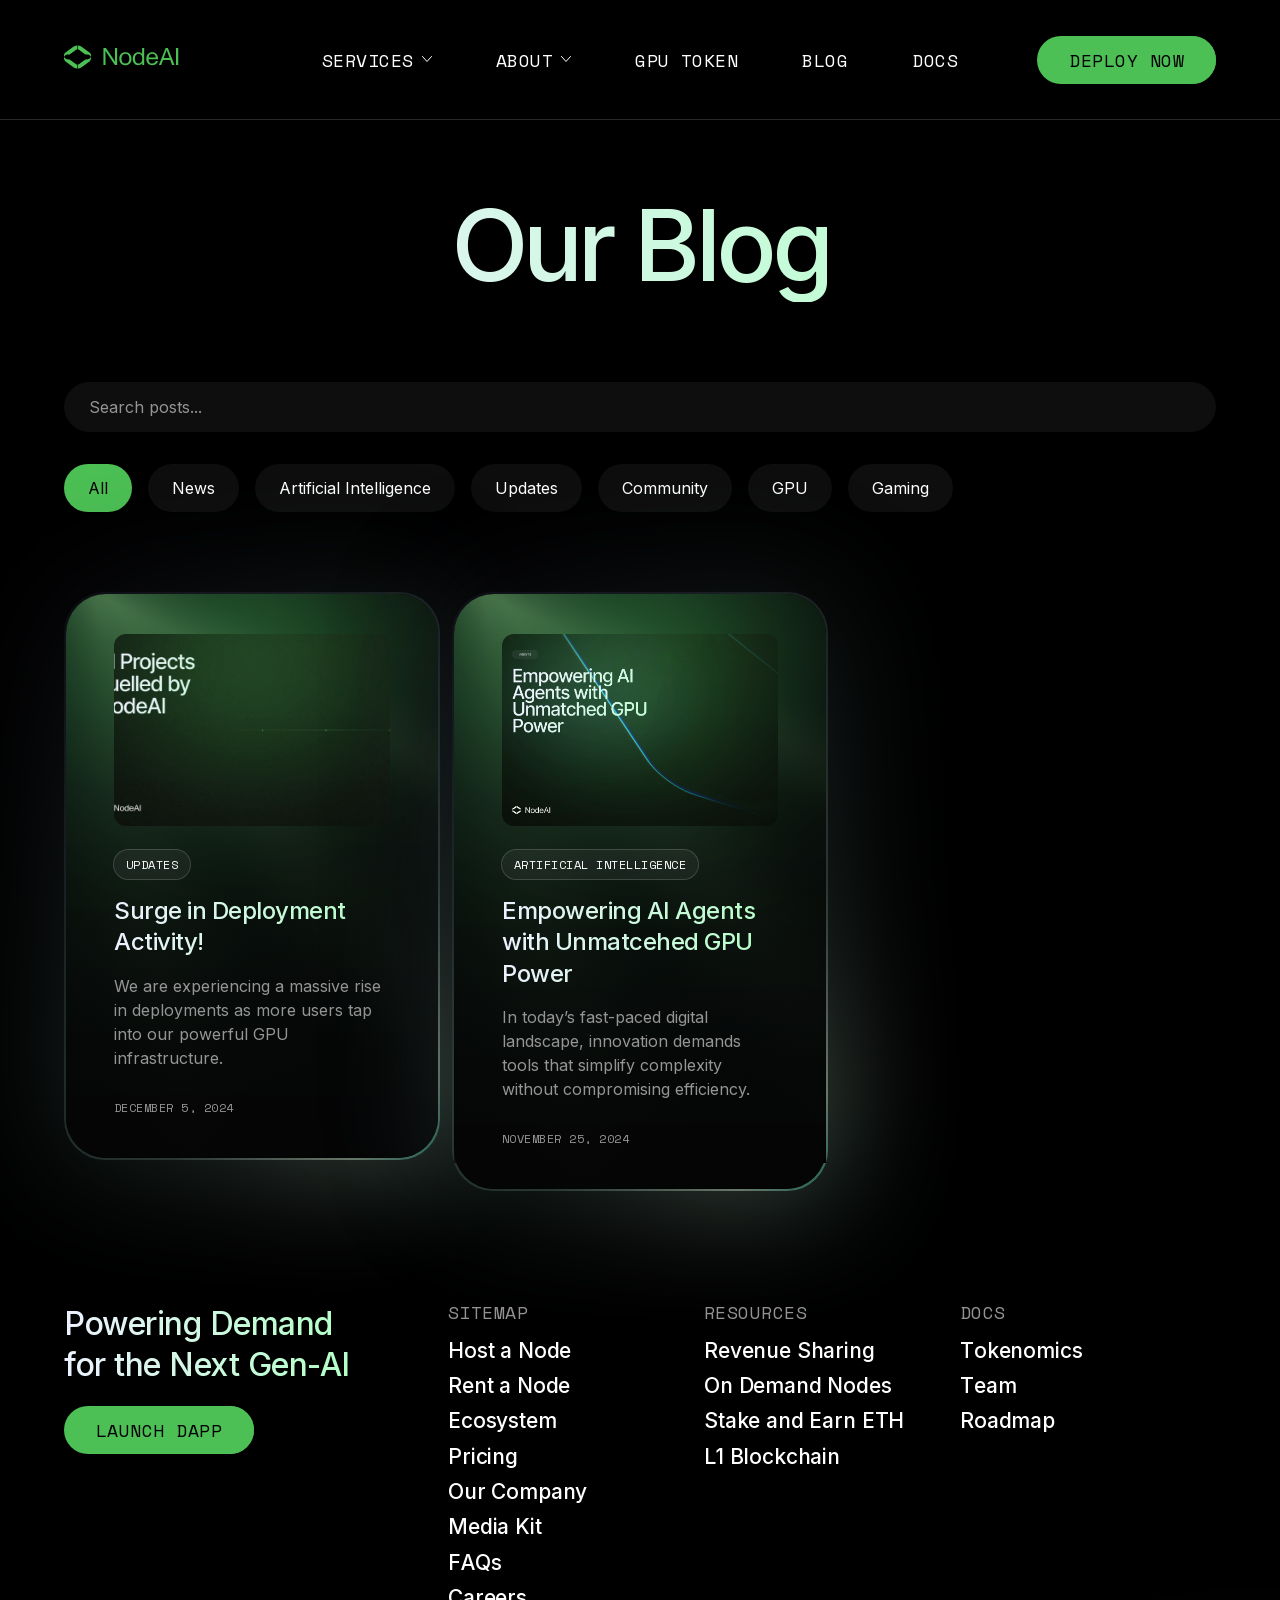
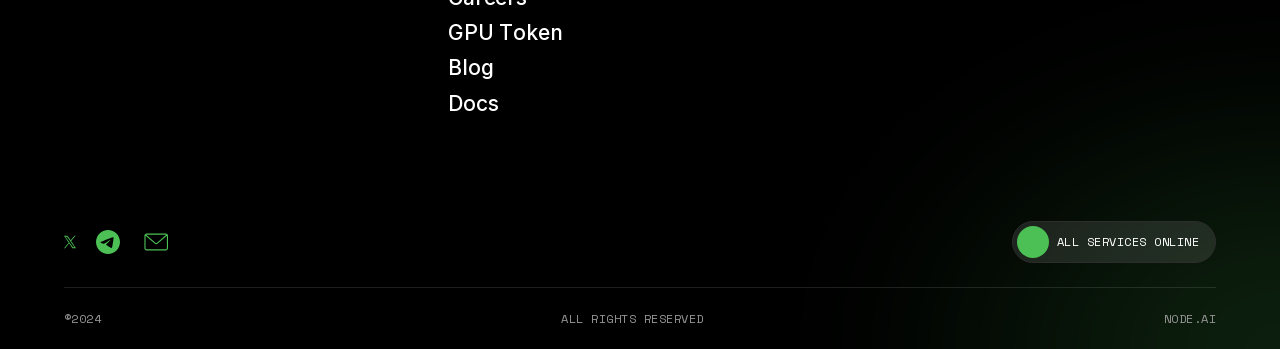
==== blog.html @ 06a589c4 "Initial commit" ====
<!DOCTYPE html><html><head><meta charset="utf-8"><meta name="download_date" content="2026-09-14T11:50:08.577Z"/><meta name="viewport" content="width=device-width, initial-scale=1" class="jsx-3494634195"><meta property="og:image" content="/images/open-graph.png" class="jsx-3494634195"><link rel="apple-touch-icon" sizes="180x180" href="https://www.nodes.ai/images/favicon/apple-touch-icon.png" class="jsx-3494634195"><link rel="icon" type="image/png" sizes="32x32" href="https://www.nodes.ai/images/favicon/favicon-32x32.png" class="jsx-3494634195"><link rel="icon" type="image/png" sizes="16x16" href="https://www.nodes.ai/images/favicon/favicon-16x16.png" class="jsx-3494634195"><link rel="manifest" href="https://www.nodes.ai/nodeai.webmanifest" class="jsx-3494634195"><link rel="mask-icon" href="https://www.nodes.ai/images/favicon/safari-pinned-tab.svg" color="#4CC054" class="jsx-3494634195"><meta name="msapplication-TileColor" content="#ffffff" class="jsx-3494634195"><meta name="theme-color" content="#ffffff" class="jsx-3494634195"><link rel="preload" href="images/light-leak.svg" as="image" class="jsx-3494634195"><script class="jsx-3494634195">
              !function(e,t,n,s,u,a){e.twq||(s=e.twq=function(){s.exe?s.exe.apply(s,arguments):s.queue.push(arguments);
              },s.version='1.1',s.queue=[],u=t.createElement(n),u.async=!0,u.src='https://static.ads-twitter.com/uwt.js',
              a=t.getElementsByTagName(n)[0],a.parentNode.insertBefore(u,a))}(window,document,'script');
              twq('config','opnoc');
            </script><script async="" src="https://www.googletagmanager.com/gtag/js" class="jsx-3494634195"></script><script class="jsx-3494634195">
              window.dataLayer = window.dataLayer || [];
              function gtag(){dataLayer.push(arguments);}
              gtag('js', new Date());
              gtag('config', 'AW-16757973957');
            </script><title>Node AI | Blog</title><link rel="preload" as="image" imagesrcset="/_next/image?url=https%3A%2F%2Fcdn.sanity.io%2Fimages%2F70v0mvvz%2Fproduction%2Fec5d711bbe32bbffa337812f289ac130c83552e4-115x24.svg%3Fh%3D100%26auto%3Dformat&amp;w=256&amp;q=75 1x, /_next/image?url=https%3A%2F%2Fcdn.sanity.io%2Fimages%2F70v0mvvz%2Fproduction%2Fec5d711bbe32bbffa337812f289ac130c83552e4-115x24.svg%3Fh%3D100%26auto%3Dformat&amp;w=640&amp;q=75 2x" fetchpriority="high"><meta name="next-head-count" content="16"><link rel="icon" href="https://www.nodes.ai/images/favicon/favicon.ico"><link rel="preconnect" href="https://fonts.googleapis.com/"><link rel="preconnect" href="https://fonts.gstatic.com/"><meta name="description" content="NodeAI is an advanced platform that effortlessly integrates cutting-edge technology with user-focused design. Our platform simplifies the complexity of AI deployment, allowing clients to launch nodes in minutes and easily access a global network of AI nodes."><meta property="og:title" content="Node AI"><meta property="og:description" content="NodeAI is an advanced platform that effortlessly integrates cutting-edge technology with user-focused design. Our platform simplifies the complexity of AI deployment, allowing clients to launch nodes in minutes and easily access a global network of AI nodes."><meta property="og:type" content="website"><meta property="og:image" content="/og-image.jpg"><meta name="twitter:card" content="summary_large_image"><meta name="twitter:creator" content="@NodeAIETH"><meta name="twitter:title" content="Node AI"><meta name="twitter:description" content="NodeAI is an advanced platform that effortlessly integrates cutting-edge technology with user-focused design. Our platform simplifies the complexity of AI deployment, allowing clients to launch nodes in minutes and easily access a global network of AI nodes."><meta name="twitter:image" content="/twitter-og-image.jpg"><link rel="preconnect" href="https://fonts.gstatic.com/" crossorigin=""><link rel="preload" href="_next/static/media/fc727f226c737876-s.p.woff2" as="font" type="font/woff2" data-next-font="size-adjust"><link rel="preload" href="_next/static/media/e4af272ccee01ff0-s.p.woff2" as="font" type="font/woff2" data-next-font="size-adjust"><link rel="preload" href="_next/static/css/c33d1c57a1c0d06e.css" as="style"><link rel="stylesheet" href="_next/static/css/c33d1c57a1c0d06e.css" data-n-g=""><noscript data-n-css=""></noscript><script defer="" nomodule="" src="_next/static/chunks/polyfills-c67a75d1b6f99dc8.js"></script><script src="_next/static/chunks/webpack-83b232bcb188aac8.js" defer=""></script><script src="_next/static/chunks/framework-4a30a7841eb414dc.js" defer=""></script><script src="_next/static/chunks/main-e6d278d576e3680b.js" defer=""></script><script src="_next/static/chunks/pages/app-843b3c879b2cf89c-fvbk62.js" defer=""></script><script src="_next/static/chunks/94726e6d-e4040d01e1fd6b2f.js" defer=""></script><script src="_next/static/chunks/8316-5490521a69c9c3af.js" defer=""></script><script src="_next/static/chunks/8060-98b98983b8e1f0e6.js" defer=""></script><script src="_next/static/chunks/1524-cde4c5fca5a0aa24.js" defer=""></script><script src="_next/static/chunks/5011-eb1ac08d6658ba29.js" defer=""></script><script src="_next/static/chunks/pages/blog-8db5f6a9a41643f4.js" defer=""></script><script src="_next/static/4eioCv7aw1Ep0ua4uWzWT/buildManifest-1ydslxf.js" defer=""></script><script src="_next/static/4eioCv7aw1Ep0ua4uWzWT/ssgManifest-4pxh3m.js" defer=""></script><style id="__jsx-3494634195">html: {scrollbar-gutter:stable;background-color:#040404}body: {background-color:#040404}:root{--font-family-sans:'__Inter_a13d3b', '__Inter_Fallback_a13d3b';--font-family-mono:'__Space_Mono_33c22e', '__Space_Mono_Fallback_33c22e'}</style><style data-href="https://fonts.googleapis.com/css2?family=Inter:wght@500;700;800&amp;family=Space+Mono&amp;display=swap">@font-face{font-family:'Inter';font-style:normal;font-weight:500;font-display:swap;src:url(https://fonts.gstatic.com/s/inter/v20/UcCO3FwrK3iLTeHuS_nVMrMxCp50SjIw2boKoduKmMEVuI6fMZs.woff) format('woff')}@font-face{font-family:'Inter';font-style:normal;font-weight:700;font-display:swap;src:url(https://fonts.gstatic.com/s/inter/v20/UcCO3FwrK3iLTeHuS_nVMrMxCp50SjIw2boKoduKmMEVuFuYMZs.woff) format('woff')}@font-face{font-family:'Inter';font-style:normal;font-weight:800;font-display:swap;src:url(https://fonts.gstatic.com/s/inter/v20/UcCO3FwrK3iLTeHuS_nVMrMxCp50SjIw2boKoduKmMEVuDyYMZs.woff) format('woff')}@font-face{font-family:'Space Mono';font-style:normal;font-weight:400;font-display:swap;src:url(https://fonts.gstatic.com/s/spacemono/v17/i7dPIFZifjKcF5UAWdDRUEU.woff) format('woff')}@font-face{font-family:'Inter';font-style:normal;font-weight:500;font-display:swap;src:url(https://fonts.gstatic.com/s/inter/v20/UcC73FwrK3iLTeHuS_nVMrMxCp50SjIa2JL7W0Q5n-wU.woff2) format('woff2');unicode-range:U+0460-052F,U+1C80-1C8A,U+20B4,U+2DE0-2DFF,U+A640-A69F,U+FE2E-FE2F}@font-face{font-family:'Inter';font-style:normal;font-weight:500;font-display:swap;src:url(https://fonts.gstatic.com/s/inter/v20/UcC73FwrK3iLTeHuS_nVMrMxCp50SjIa0ZL7W0Q5n-wU.woff2) format('woff2');unicode-range:U+0301,U+0400-045F,U+0490-0491,U+04B0-04B1,U+2116}@font-face{font-family:'Inter';font-style:normal;font-weight:500;font-display:swap;src:url(https://fonts.gstatic.com/s/inter/v20/UcC73FwrK3iLTeHuS_nVMrMxCp50SjIa2ZL7W0Q5n-wU.woff2) format('woff2');unicode-range:U+1F00-1FFF}@font-face{font-family:'Inter';font-style:normal;font-weight:500;font-display:swap;src:url(https://fonts.gstatic.com/s/inter/v20/UcC73FwrK3iLTeHuS_nVMrMxCp50SjIa1pL7W0Q5n-wU.woff2) format('woff2');unicode-range:U+0370-0377,U+037A-037F,U+0384-038A,U+038C,U+038E-03A1,U+03A3-03FF}@font-face{font-family:'Inter';font-style:normal;font-weight:500;font-display:swap;src:url(https://fonts.gstatic.com/s/inter/v20/UcC73FwrK3iLTeHuS_nVMrMxCp50SjIa2pL7W0Q5n-wU.woff2) format('woff2');unicode-range:U+0102-0103,U+0110-0111,U+0128-0129,U+0168-0169,U+01A0-01A1,U+01AF-01B0,U+0300-0301,U+0303-0304,U+0308-0309,U+0323,U+0329,U+1EA0-1EF9,U+20AB}@font-face{font-family:'Inter';font-style:normal;font-weight:500;font-display:swap;src:url(https://fonts.gstatic.com/s/inter/v20/UcC73FwrK3iLTeHuS_nVMrMxCp50SjIa25L7W0Q5n-wU.woff2) format('woff2');unicode-range:U+0100-02BA,U+02BD-02C5,U+02C7-02CC,U+02CE-02D7,U+02DD-02FF,U+0304,U+0308,U+0329,U+1D00-1DBF,U+1E00-1E9F,U+1EF2-1EFF,U+2020,U+20A0-20AB,U+20AD-20C0,U+2113,U+2C60-2C7F,U+A720-A7FF}@font-face{font-family:'Inter';font-style:normal;font-weight:500;font-display:swap;src:url(https://fonts.gstatic.com/s/inter/v20/UcC73FwrK3iLTeHuS_nVMrMxCp50SjIa1ZL7W0Q5nw.woff2) format('woff2');unicode-range:U+0000-00FF,U+0131,U+0152-0153,U+02BB-02BC,U+02C6,U+02DA,U+02DC,U+0304,U+0308,U+0329,U+2000-206F,U+20AC,U+2122,U+2191,U+2193,U+2212,U+2215,U+FEFF,U+FFFD}@font-face{font-family:'Inter';font-style:normal;font-weight:700;font-display:swap;src:url(https://fonts.gstatic.com/s/inter/v20/UcC73FwrK3iLTeHuS_nVMrMxCp50SjIa2JL7W0Q5n-wU.woff2) format('woff2');unicode-range:U+0460-052F,U+1C80-1C8A,U+20B4,U+2DE0-2DFF,U+A640-A69F,U+FE2E-FE2F}@font-face{font-family:'Inter';font-style:normal;font-weight:700;font-display:swap;src:url(https://fonts.gstatic.com/s/inter/v20/UcC73FwrK3iLTeHuS_nVMrMxCp50SjIa0ZL7W0Q5n-wU.woff2) format('woff2');unicode-range:U+0301,U+0400-045F,U+0490-0491,U+04B0-04B1,U+2116}@font-face{font-family:'Inter';font-style:normal;font-weight:700;font-display:swap;src:url(https://fonts.gstatic.com/s/inter/v20/UcC73FwrK3iLTeHuS_nVMrMxCp50SjIa2ZL7W0Q5n-wU.woff2) format('woff2');unicode-range:U+1F00-1FFF}@font-face{font-family:'Inter';font-style:normal;font-weight:700;font-display:swap;src:url(https://fonts.gstatic.com/s/inter/v20/UcC73FwrK3iLTeHuS_nVMrMxCp50SjIa1pL7W0Q5n-wU.woff2) format('woff2');unicode-range:U+0370-0377,U+037A-037F,U+0384-038A,U+038C,U+038E-03A1,U+03A3-03FF}@font-face{font-family:'Inter';font-style:normal;font-weight:700;font-display:swap;src:url(https://fonts.gstatic.com/s/inter/v20/UcC73FwrK3iLTeHuS_nVMrMxCp50SjIa2pL7W0Q5n-wU.woff2) format('woff2');unicode-range:U+0102-0103,U+0110-0111,U+0128-0129,U+0168-0169,U+01A0-01A1,U+01AF-01B0,U+0300-0301,U+0303-0304,U+0308-0309,U+0323,U+0329,U+1EA0-1EF9,U+20AB}@font-face{font-family:'Inter';font-style:normal;font-weight:700;font-display:swap;src:url(https://fonts.gstatic.com/s/inter/v20/UcC73FwrK3iLTeHuS_nVMrMxCp50SjIa25L7W0Q5n-wU.woff2) format('woff2');unicode-range:U+0100-02BA,U+02BD-02C5,U+02C7-02CC,U+02CE-02D7,U+02DD-02FF,U+0304,U+0308,U+0329,U+1D00-1DBF,U+1E00-1E9F,U+1EF2-1EFF,U+2020,U+20A0-20AB,U+20AD-20C0,U+2113,U+2C60-2C7F,U+A720-A7FF}@font-face{font-family:'Inter';font-style:normal;font-weight:700;font-display:swap;src:url(https://fonts.gstatic.com/s/inter/v20/UcC73FwrK3iLTeHuS_nVMrMxCp50SjIa1ZL7W0Q5nw.woff2) format('woff2');unicode-range:U+0000-00FF,U+0131,U+0152-0153,U+02BB-02BC,U+02C6,U+02DA,U+02DC,U+0304,U+0308,U+0329,U+2000-206F,U+20AC,U+2122,U+2191,U+2193,U+2212,U+2215,U+FEFF,U+FFFD}@font-face{font-family:'Inter';font-style:normal;font-weight:800;font-display:swap;src:url(https://fonts.gstatic.com/s/inter/v20/UcC73FwrK3iLTeHuS_nVMrMxCp50SjIa2JL7W0Q5n-wU.woff2) format('woff2');unicode-range:U+0460-052F,U+1C80-1C8A,U+20B4,U+2DE0-2DFF,U+A640-A69F,U+FE2E-FE2F}@font-face{font-family:'Inter';font-style:normal;font-weight:800;font-display:swap;src:url(https://fonts.gstatic.com/s/inter/v20/UcC73FwrK3iLTeHuS_nVMrMxCp50SjIa0ZL7W0Q5n-wU.woff2) format('woff2');unicode-range:U+0301,U+0400-045F,U+0490-0491,U+04B0-04B1,U+2116}@font-face{font-family:'Inter';font-style:normal;font-weight:800;font-display:swap;src:url(https://fonts.gstatic.com/s/inter/v20/UcC73FwrK3iLTeHuS_nVMrMxCp50SjIa2ZL7W0Q5n-wU.woff2) format('woff2');unicode-range:U+1F00-1FFF}@font-face{font-family:'Inter';font-style:normal;font-weight:800;font-display:swap;src:url(https://fonts.gstatic.com/s/inter/v20/UcC73FwrK3iLTeHuS_nVMrMxCp50SjIa1pL7W0Q5n-wU.woff2) format('woff2');unicode-range:U+0370-0377,U+037A-037F,U+0384-038A,U+038C,U+038E-03A1,U+03A3-03FF}@font-face{font-family:'Inter';font-style:normal;font-weight:800;font-display:swap;src:url(https://fonts.gstatic.com/s/inter/v20/UcC73FwrK3iLTeHuS_nVMrMxCp50SjIa2pL7W0Q5n-wU.woff2) format('woff2');unicode-range:U+0102-0103,U+0110-0111,U+0128-0129,U+0168-0169,U+01A0-01A1,U+01AF-01B0,U+0300-0301,U+0303-0304,U+0308-0309,U+0323,U+0329,U+1EA0-1EF9,U+20AB}@font-face{font-family:'Inter';font-style:normal;font-weight:800;font-display:swap;src:url(https://fonts.gstatic.com/s/inter/v20/UcC73FwrK3iLTeHuS_nVMrMxCp50SjIa25L7W0Q5n-wU.woff2) format('woff2');unicode-range:U+0100-02BA,U+02BD-02C5,U+02C7-02CC,U+02CE-02D7,U+02DD-02FF,U+0304,U+0308,U+0329,U+1D00-1DBF,U+1E00-1E9F,U+1EF2-1EFF,U+2020,U+20A0-20AB,U+20AD-20C0,U+2113,U+2C60-2C7F,U+A720-A7FF}@font-face{font-family:'Inter';font-style:normal;font-weight:800;font-display:swap;src:url(https://fonts.gstatic.com/s/inter/v20/UcC73FwrK3iLTeHuS_nVMrMxCp50SjIa1ZL7W0Q5nw.woff2) format('woff2');unicode-range:U+0000-00FF,U+0131,U+0152-0153,U+02BB-02BC,U+02C6,U+02DA,U+02DC,U+0304,U+0308,U+0329,U+2000-206F,U+20AC,U+2122,U+2191,U+2193,U+2212,U+2215,U+FEFF,U+FFFD}@font-face{font-family:'Space Mono';font-style:normal;font-weight:400;font-display:swap;src:url(https://fonts.gstatic.com/s/spacemono/v17/i7dPIFZifjKcF5UAWdDRYE58RXi4EwSsbg.woff2) format('woff2');unicode-range:U+0102-0103,U+0110-0111,U+0128-0129,U+0168-0169,U+01A0-01A1,U+01AF-01B0,U+0300-0301,U+0303-0304,U+0308-0309,U+0323,U+0329,U+1EA0-1EF9,U+20AB}@font-face{font-family:'Space Mono';font-style:normal;font-weight:400;font-display:swap;src:url(https://fonts.gstatic.com/s/spacemono/v17/i7dPIFZifjKcF5UAWdDRYE98RXi4EwSsbg.woff2) format('woff2');unicode-range:U+0100-02BA,U+02BD-02C5,U+02C7-02CC,U+02CE-02D7,U+02DD-02FF,U+0304,U+0308,U+0329,U+1D00-1DBF,U+1E00-1E9F,U+1EF2-1EFF,U+2020,U+20A0-20AB,U+20AD-20C0,U+2113,U+2C60-2C7F,U+A720-A7FF}@font-face{font-family:'Space Mono';font-style:normal;font-weight:400;font-display:swap;src:url(https://fonts.gstatic.com/s/spacemono/v17/i7dPIFZifjKcF5UAWdDRYEF8RXi4EwQ.woff2) format('woff2');unicode-range:U+0000-00FF,U+0131,U+0152-0153,U+02BB-02BC,U+02C6,U+02DA,U+02DC,U+0304,U+0308,U+0329,U+2000-206F,U+20AC,U+2122,U+2191,U+2193,U+2212,U+2215,U+FEFF,U+FFFD}</style></head><body class="z-10 bg-black text-off-white min-h-screen antialiased"><div id="__next"><div class="jsx-3494634195 relative z-1"><div class="z-50 min-h-screen flex flex-col w-full h-full relative"><header class="fixed top-0 z-20 flex w-full h-header md:h-header-lg pointer-events-auto border-b border-grey-100 backdrop-blur-xl"><div id="header-overlay" class="absolute top-0 left-0 z-10 w-full h-full 
                bg-opacity-70 transition-opacity 
                  duration-200 backdrop-blur-xl"></div><div class="grid grid-cols-12 gap-3 w-full max-w-1920 m-auto px-4 md:px-16 w-full z-10"><div class="flex col-span-12 lg:items-center lg:justify-center"><a class="z-10 w-auto lg:flex-1" aria-label="Home" href="index.html"><h1 class="inline-flex items-center gap-2 h-full"><img alt="NodeAI" fetchpriority="high" width="200" height="200" decoding="async" data-nimg="1" class="w-auto h-5 sm:h-6 inline-block transition duration-200 delay-500" style="color:transparent" src="_next/image.url_https_3A_2F_2Fcdn.sanity.io_2Fimages_2F70v0mvvz_2Fproduction_2Fec5d711bbe32bbffa337812f289ac130c83552e4-115x24.svg_3Fh_3D100_26auto_3Dformat_w_640_q_75.svg"><span class="sr-only">NodeAI</span></h1></a><div id="mobile-nav-bg" class="fixed inset-0 w-full h-screen bg-mobile-nav pointer-events-none lg:hidden -translate-y-full"></div><nav style="opacity:0;pointer-events:none" class="fixed inset-0 z-20 flex items-start justify-center
                           lg:items-center lg:justify-center lg:static
                           text-black lg:text-white
                           transition lg:bg-transparent lg:flex-1 lg:flex 
                           px-4 md:px-16 lg:px-0 group/nav 
                           h-screen lg:h-auto
                          
                           " aria-label="Main navigation"><ul class="flex flex-col items-start justify-start w-full h-full lg:flex-row lg:items-center lg:justify-center  pt-header-lg lg:pt-0 gap-y-4 lg:gap-y-0 lg:gap-x-10  xl:gap-x-16"><li class="relative flex-shrink-0 z-20 
                                lg:pointer-events-auto overflow-hidden
                                lg:overflow-visible"><div class="relative group"><div class="nav-item h-10 lg:h-auto lg:group-hover/nav:text-grey  lg:group-hover:text-white
                                        text-black lg:text-white
                                      "><div class="flex items-center gap-2 text-38 mono-large 
                                        lg:text-sm transition-colors duration-300 ease-out-expo
                                        lg:group-hover/link:text-white" aria-label="Services"><div class="overflow-hidden relative h-full"><span class="sr-only">Services</span><div class="flex"><span class="inline-block transition-transform duration-200 transform translate-y-0" style="transition-delay:0ms">S</span><span class="inline-block transition-transform duration-200 transform translate-y-0" style="transition-delay:10ms">e</span><span class="inline-block transition-transform duration-200 transform translate-y-0" style="transition-delay:20ms">r</span><span class="inline-block transition-transform duration-200 transform translate-y-0" style="transition-delay:30ms">v</span><span class="inline-block transition-transform duration-200 transform translate-y-0" style="transition-delay:40ms">i</span><span class="inline-block transition-transform duration-200 transform translate-y-0" style="transition-delay:50ms">c</span><span class="inline-block transition-transform duration-200 transform translate-y-0" style="transition-delay:60ms">e</span><span class="inline-block transition-transform duration-200 transform translate-y-0" style="transition-delay:70ms">s</span></div><div class="flex absolute top-full"><span class="inline-block transition-transform duration-200 transform translate-y-0" style="transition-delay:0ms">S</span><span class="inline-block transition-transform duration-200 transform translate-y-0" style="transition-delay:10ms">e</span><span class="inline-block transition-transform duration-200 transform translate-y-0" style="transition-delay:20ms">r</span><span class="inline-block transition-transform duration-200 transform translate-y-0" style="transition-delay:30ms">v</span><span class="inline-block transition-transform duration-200 transform translate-y-0" style="transition-delay:40ms">i</span><span class="inline-block transition-transform duration-200 transform translate-y-0" style="transition-delay:50ms">c</span><span class="inline-block transition-transform duration-200 transform translate-y-0" style="transition-delay:60ms">e</span><span class="inline-block transition-transform duration-200 transform translate-y-0" style="transition-delay:70ms">s</span></div></div><svg width="10" height="7" viewBox="0 0 10 7" fill="none" xmlns="http://www.w3.org/2000/svg" class="transform transition-transform
                                                      duration-300 
                                                      md:group-hover:rotate-180 
                                                      lg:group-hover/link:text-white 
                                                      rotate-0"><path d="M0.5 0.5L5 5.5L9.5 0.5" stroke="currentColor" stroke-linecap="round"></path></svg></div></div><div class="lg:absolute lg:top-0 lg:left-0 
                                                lg:py-10 lg:pointer-events-none 
                                                lg:group-hover:pointer-events-auto 
                                                static overflow-hidden lg:overflow-visible 
                                                pointer-events-none z-30 
                                                " style="height:0px"><ul class="flex flex-col items-start justify-center 
                                          h-auto gap-4 lg:bg-black bg-opacity-10 
                                          p-4 lg:p-5 pt-3 lg:opacity-0 
                                          lg:group-hover:opacity-100 
                                          transition-opacity lg:duration-300 
                                          transform border-grey-100 
                                          lg:border rounded-lg backdrop-blur-xl 
                                          opacity-0 delay-0 duration-0"><li class="relative transition-colors  duration-300 overflow-hidden"><a class="flex transition duration-700 
                                                  ease-out-expo transform 
                                                  lg:translate-y-0 
                                                  mono-large text-21 lg:text-sm 
                                                  whitespace-nowrap 
                                                  lg:hover:text-white 
                                                  translate-y-full" aria-label="Host a Node" style="transition-delay:250ms" href="host.html"><div class="overflow-hidden relative h-full"><span class="sr-only">Host a Node</span><div class="flex"><span class="inline-block transition-transform duration-200 transform translate-y-0" style="transition-delay:0ms">H</span><span class="inline-block transition-transform duration-200 transform translate-y-0" style="transition-delay:10ms">o</span><span class="inline-block transition-transform duration-200 transform translate-y-0" style="transition-delay:20ms">s</span><span class="inline-block transition-transform duration-200 transform translate-y-0" style="transition-delay:30ms">t</span><span class="inline-block transition-transform duration-200 transform translate-y-0" style="transition-delay:40ms">&nbsp;</span><span class="inline-block transition-transform duration-200 transform translate-y-0" style="transition-delay:50ms">a</span><span class="inline-block transition-transform duration-200 transform translate-y-0" style="transition-delay:60ms">&nbsp;</span><span class="inline-block transition-transform duration-200 transform translate-y-0" style="transition-delay:70ms">N</span><span class="inline-block transition-transform duration-200 transform translate-y-0" style="transition-delay:80ms">o</span><span class="inline-block transition-transform duration-200 transform translate-y-0" style="transition-delay:90ms">d</span><span class="inline-block transition-transform duration-200 transform translate-y-0" style="transition-delay:100ms">e</span></div><div class="flex absolute top-full"><span class="inline-block transition-transform duration-200 transform translate-y-0" style="transition-delay:0ms">H</span><span class="inline-block transition-transform duration-200 transform translate-y-0" style="transition-delay:10ms">o</span><span class="inline-block transition-transform duration-200 transform translate-y-0" style="transition-delay:20ms">s</span><span class="inline-block transition-transform duration-200 transform translate-y-0" style="transition-delay:30ms">t</span><span class="inline-block transition-transform duration-200 transform translate-y-0" style="transition-delay:40ms">&nbsp;</span><span class="inline-block transition-transform duration-200 transform translate-y-0" style="transition-delay:50ms">a</span><span class="inline-block transition-transform duration-200 transform translate-y-0" style="transition-delay:60ms">&nbsp;</span><span class="inline-block transition-transform duration-200 transform translate-y-0" style="transition-delay:70ms">N</span><span class="inline-block transition-transform duration-200 transform translate-y-0" style="transition-delay:80ms">o</span><span class="inline-block transition-transform duration-200 transform translate-y-0" style="transition-delay:90ms">d</span><span class="inline-block transition-transform duration-200 transform translate-y-0" style="transition-delay:100ms">e</span></div></div></a></li><li class="relative transition-colors  duration-300 overflow-hidden"><a class="flex transition duration-700 
                                                  ease-out-expo transform 
                                                  lg:translate-y-0 
                                                  mono-large text-21 lg:text-sm 
                                                  whitespace-nowrap 
                                                  lg:hover:text-white 
                                                  translate-y-full" aria-label="Rent a Node" style="transition-delay:200ms" href="rent.html"><div class="overflow-hidden relative h-full"><span class="sr-only">Rent a Node</span><div class="flex"><span class="inline-block transition-transform duration-200 transform translate-y-0" style="transition-delay:0ms">R</span><span class="inline-block transition-transform duration-200 transform translate-y-0" style="transition-delay:10ms">e</span><span class="inline-block transition-transform duration-200 transform translate-y-0" style="transition-delay:20ms">n</span><span class="inline-block transition-transform duration-200 transform translate-y-0" style="transition-delay:30ms">t</span><span class="inline-block transition-transform duration-200 transform translate-y-0" style="transition-delay:40ms">&nbsp;</span><span class="inline-block transition-transform duration-200 transform translate-y-0" style="transition-delay:50ms">a</span><span class="inline-block transition-transform duration-200 transform translate-y-0" style="transition-delay:60ms">&nbsp;</span><span class="inline-block transition-transform duration-200 transform translate-y-0" style="transition-delay:70ms">N</span><span class="inline-block transition-transform duration-200 transform translate-y-0" style="transition-delay:80ms">o</span><span class="inline-block transition-transform duration-200 transform translate-y-0" style="transition-delay:90ms">d</span><span class="inline-block transition-transform duration-200 transform translate-y-0" style="transition-delay:100ms">e</span></div><div class="flex absolute top-full"><span class="inline-block transition-transform duration-200 transform translate-y-0" style="transition-delay:0ms">R</span><span class="inline-block transition-transform duration-200 transform translate-y-0" style="transition-delay:10ms">e</span><span class="inline-block transition-transform duration-200 transform translate-y-0" style="transition-delay:20ms">n</span><span class="inline-block transition-transform duration-200 transform translate-y-0" style="transition-delay:30ms">t</span><span class="inline-block transition-transform duration-200 transform translate-y-0" style="transition-delay:40ms">&nbsp;</span><span class="inline-block transition-transform duration-200 transform translate-y-0" style="transition-delay:50ms">a</span><span class="inline-block transition-transform duration-200 transform translate-y-0" style="transition-delay:60ms">&nbsp;</span><span class="inline-block transition-transform duration-200 transform translate-y-0" style="transition-delay:70ms">N</span><span class="inline-block transition-transform duration-200 transform translate-y-0" style="transition-delay:80ms">o</span><span class="inline-block transition-transform duration-200 transform translate-y-0" style="transition-delay:90ms">d</span><span class="inline-block transition-transform duration-200 transform translate-y-0" style="transition-delay:100ms">e</span></div></div></a></li><li class="relative transition-colors  duration-300 overflow-hidden"><a class="flex transition duration-700 
                                                  ease-out-expo transform 
                                                  lg:translate-y-0 
                                                  mono-large text-21 lg:text-sm 
                                                  whitespace-nowrap 
                                                  lg:hover:text-white 
                                                  translate-y-full" aria-label="Ecosystem" style="transition-delay:150ms" href="ecosystem.html"><div class="overflow-hidden relative h-full"><span class="sr-only">Ecosystem</span><div class="flex"><span class="inline-block transition-transform duration-200 transform translate-y-0" style="transition-delay:0ms">E</span><span class="inline-block transition-transform duration-200 transform translate-y-0" style="transition-delay:10ms">c</span><span class="inline-block transition-transform duration-200 transform translate-y-0" style="transition-delay:20ms">o</span><span class="inline-block transition-transform duration-200 transform translate-y-0" style="transition-delay:30ms">s</span><span class="inline-block transition-transform duration-200 transform translate-y-0" style="transition-delay:40ms">y</span><span class="inline-block transition-transform duration-200 transform translate-y-0" style="transition-delay:50ms">s</span><span class="inline-block transition-transform duration-200 transform translate-y-0" style="transition-delay:60ms">t</span><span class="inline-block transition-transform duration-200 transform translate-y-0" style="transition-delay:70ms">e</span><span class="inline-block transition-transform duration-200 transform translate-y-0" style="transition-delay:80ms">m</span></div><div class="flex absolute top-full"><span class="inline-block transition-transform duration-200 transform translate-y-0" style="transition-delay:0ms">E</span><span class="inline-block transition-transform duration-200 transform translate-y-0" style="transition-delay:10ms">c</span><span class="inline-block transition-transform duration-200 transform translate-y-0" style="transition-delay:20ms">o</span><span class="inline-block transition-transform duration-200 transform translate-y-0" style="transition-delay:30ms">s</span><span class="inline-block transition-transform duration-200 transform translate-y-0" style="transition-delay:40ms">y</span><span class="inline-block transition-transform duration-200 transform translate-y-0" style="transition-delay:50ms">s</span><span class="inline-block transition-transform duration-200 transform translate-y-0" style="transition-delay:60ms">t</span><span class="inline-block transition-transform duration-200 transform translate-y-0" style="transition-delay:70ms">e</span><span class="inline-block transition-transform duration-200 transform translate-y-0" style="transition-delay:80ms">m</span></div></div></a></li><li class="relative transition-colors  duration-300 overflow-hidden"><a class="flex transition duration-700 
                                                  ease-out-expo transform 
                                                  lg:translate-y-0 
                                                  mono-large text-21 lg:text-sm 
                                                  whitespace-nowrap 
                                                  lg:hover:text-white 
                                                  translate-y-full" aria-label="Pricing" style="transition-delay:100ms" href="pricing.html"><div class="overflow-hidden relative h-full"><span class="sr-only">Pricing</span><div class="flex"><span class="inline-block transition-transform duration-200 transform translate-y-0" style="transition-delay:0ms">P</span><span class="inline-block transition-transform duration-200 transform translate-y-0" style="transition-delay:10ms">r</span><span class="inline-block transition-transform duration-200 transform translate-y-0" style="transition-delay:20ms">i</span><span class="inline-block transition-transform duration-200 transform translate-y-0" style="transition-delay:30ms">c</span><span class="inline-block transition-transform duration-200 transform translate-y-0" style="transition-delay:40ms">i</span><span class="inline-block transition-transform duration-200 transform translate-y-0" style="transition-delay:50ms">n</span><span class="inline-block transition-transform duration-200 transform translate-y-0" style="transition-delay:60ms">g</span></div><div class="flex absolute top-full"><span class="inline-block transition-transform duration-200 transform translate-y-0" style="transition-delay:0ms">P</span><span class="inline-block transition-transform duration-200 transform translate-y-0" style="transition-delay:10ms">r</span><span class="inline-block transition-transform duration-200 transform translate-y-0" style="transition-delay:20ms">i</span><span class="inline-block transition-transform duration-200 transform translate-y-0" style="transition-delay:30ms">c</span><span class="inline-block transition-transform duration-200 transform translate-y-0" style="transition-delay:40ms">i</span><span class="inline-block transition-transform duration-200 transform translate-y-0" style="transition-delay:50ms">n</span><span class="inline-block transition-transform duration-200 transform translate-y-0" style="transition-delay:60ms">g</span></div></div></a></li></ul></div></div></li><li class="relative flex-shrink-0 z-20 
                                lg:pointer-events-auto overflow-hidden
                                lg:overflow-visible"><div class="relative group"><div class="nav-item h-10 lg:h-auto lg:group-hover/nav:text-grey  lg:group-hover:text-white
                                        text-black lg:text-white
                                      "><div class="flex items-center gap-2 text-38 mono-large 
                                        lg:text-sm transition-colors duration-300 ease-out-expo
                                        lg:group-hover/link:text-white" aria-label="About"><div class="overflow-hidden relative h-full"><span class="sr-only">About</span><div class="flex"><span class="inline-block transition-transform duration-200 transform translate-y-0" style="transition-delay:0ms">A</span><span class="inline-block transition-transform duration-200 transform translate-y-0" style="transition-delay:10ms">b</span><span class="inline-block transition-transform duration-200 transform translate-y-0" style="transition-delay:20ms">o</span><span class="inline-block transition-transform duration-200 transform translate-y-0" style="transition-delay:30ms">u</span><span class="inline-block transition-transform duration-200 transform translate-y-0" style="transition-delay:40ms">t</span></div><div class="flex absolute top-full"><span class="inline-block transition-transform duration-200 transform translate-y-0" style="transition-delay:0ms">A</span><span class="inline-block transition-transform duration-200 transform translate-y-0" style="transition-delay:10ms">b</span><span class="inline-block transition-transform duration-200 transform translate-y-0" style="transition-delay:20ms">o</span><span class="inline-block transition-transform duration-200 transform translate-y-0" style="transition-delay:30ms">u</span><span class="inline-block transition-transform duration-200 transform translate-y-0" style="transition-delay:40ms">t</span></div></div><svg width="10" height="7" viewBox="0 0 10 7" fill="none" xmlns="http://www.w3.org/2000/svg" class="transform transition-transform
                                                      duration-300 
                                                      md:group-hover:rotate-180 
                                                      lg:group-hover/link:text-white 
                                                      rotate-0"><path d="M0.5 0.5L5 5.5L9.5 0.5" stroke="currentColor" stroke-linecap="round"></path></svg></div></div><div class="lg:absolute lg:top-0 lg:left-0 
                                                lg:py-10 lg:pointer-events-none 
                                                lg:group-hover:pointer-events-auto 
                                                static overflow-hidden lg:overflow-visible 
                                                pointer-events-none z-30 
                                                " style="height:0px"><ul class="flex flex-col items-start justify-center 
                                          h-auto gap-4 lg:bg-black bg-opacity-10 
                                          p-4 lg:p-5 pt-3 lg:opacity-0 
                                          lg:group-hover:opacity-100 
                                          transition-opacity lg:duration-300 
                                          transform border-grey-100 
                                          lg:border rounded-lg backdrop-blur-xl 
                                          opacity-0 delay-0 duration-0"><li class="relative transition-colors  duration-300 overflow-hidden"><a class="flex transition duration-700 
                                                  ease-out-expo transform 
                                                  lg:translate-y-0 
                                                  mono-large text-21 lg:text-sm 
                                                  whitespace-nowrap 
                                                  lg:hover:text-white 
                                                  translate-y-full" aria-label="Our Company" style="transition-delay:250ms" href="https://docs.nodes.ai/docs/intro/overview"><div class="overflow-hidden relative h-full"><span class="sr-only">Our Company</span><div class="flex"><span class="inline-block transition-transform duration-200 transform translate-y-0" style="transition-delay:0ms">O</span><span class="inline-block transition-transform duration-200 transform translate-y-0" style="transition-delay:10ms">u</span><span class="inline-block transition-transform duration-200 transform translate-y-0" style="transition-delay:20ms">r</span><span class="inline-block transition-transform duration-200 transform translate-y-0" style="transition-delay:30ms">&nbsp;</span><span class="inline-block transition-transform duration-200 transform translate-y-0" style="transition-delay:40ms">C</span><span class="inline-block transition-transform duration-200 transform translate-y-0" style="transition-delay:50ms">o</span><span class="inline-block transition-transform duration-200 transform translate-y-0" style="transition-delay:60ms">m</span><span class="inline-block transition-transform duration-200 transform translate-y-0" style="transition-delay:70ms">p</span><span class="inline-block transition-transform duration-200 transform translate-y-0" style="transition-delay:80ms">a</span><span class="inline-block transition-transform duration-200 transform translate-y-0" style="transition-delay:90ms">n</span><span class="inline-block transition-transform duration-200 transform translate-y-0" style="transition-delay:100ms">y</span></div><div class="flex absolute top-full"><span class="inline-block transition-transform duration-200 transform translate-y-0" style="transition-delay:0ms">O</span><span class="inline-block transition-transform duration-200 transform translate-y-0" style="transition-delay:10ms">u</span><span class="inline-block transition-transform duration-200 transform translate-y-0" style="transition-delay:20ms">r</span><span class="inline-block transition-transform duration-200 transform translate-y-0" style="transition-delay:30ms">&nbsp;</span><span class="inline-block transition-transform duration-200 transform translate-y-0" style="transition-delay:40ms">C</span><span class="inline-block transition-transform duration-200 transform translate-y-0" style="transition-delay:50ms">o</span><span class="inline-block transition-transform duration-200 transform translate-y-0" style="transition-delay:60ms">m</span><span class="inline-block transition-transform duration-200 transform translate-y-0" style="transition-delay:70ms">p</span><span class="inline-block transition-transform duration-200 transform translate-y-0" style="transition-delay:80ms">a</span><span class="inline-block transition-transform duration-200 transform translate-y-0" style="transition-delay:90ms">n</span><span class="inline-block transition-transform duration-200 transform translate-y-0" style="transition-delay:100ms">y</span></div></div></a></li><li class="relative transition-colors  duration-300 overflow-hidden"><a class="flex transition duration-700 
                                                  ease-out-expo transform 
                                                  lg:translate-y-0 
                                                  mono-large text-21 lg:text-sm 
                                                  whitespace-nowrap 
                                                  lg:hover:text-white 
                                                  translate-y-full" aria-label="Media Kit" style="transition-delay:200ms" href="brand.html"><div class="overflow-hidden relative h-full"><span class="sr-only">Media Kit</span><div class="flex"><span class="inline-block transition-transform duration-200 transform translate-y-0" style="transition-delay:0ms">M</span><span class="inline-block transition-transform duration-200 transform translate-y-0" style="transition-delay:10ms">e</span><span class="inline-block transition-transform duration-200 transform translate-y-0" style="transition-delay:20ms">d</span><span class="inline-block transition-transform duration-200 transform translate-y-0" style="transition-delay:30ms">i</span><span class="inline-block transition-transform duration-200 transform translate-y-0" style="transition-delay:40ms">a</span><span class="inline-block transition-transform duration-200 transform translate-y-0" style="transition-delay:50ms">&nbsp;</span><span class="inline-block transition-transform duration-200 transform translate-y-0" style="transition-delay:60ms">K</span><span class="inline-block transition-transform duration-200 transform translate-y-0" style="transition-delay:70ms">i</span><span class="inline-block transition-transform duration-200 transform translate-y-0" style="transition-delay:80ms">t</span></div><div class="flex absolute top-full"><span class="inline-block transition-transform duration-200 transform translate-y-0" style="transition-delay:0ms">M</span><span class="inline-block transition-transform duration-200 transform translate-y-0" style="transition-delay:10ms">e</span><span class="inline-block transition-transform duration-200 transform translate-y-0" style="transition-delay:20ms">d</span><span class="inline-block transition-transform duration-200 transform translate-y-0" style="transition-delay:30ms">i</span><span class="inline-block transition-transform duration-200 transform translate-y-0" style="transition-delay:40ms">a</span><span class="inline-block transition-transform duration-200 transform translate-y-0" style="transition-delay:50ms">&nbsp;</span><span class="inline-block transition-transform duration-200 transform translate-y-0" style="transition-delay:60ms">K</span><span class="inline-block transition-transform duration-200 transform translate-y-0" style="transition-delay:70ms">i</span><span class="inline-block transition-transform duration-200 transform translate-y-0" style="transition-delay:80ms">t</span></div></div></a></li><li class="relative transition-colors  duration-300 overflow-hidden"><a class="flex transition duration-700 
                                                  ease-out-expo transform 
                                                  lg:translate-y-0 
                                                  mono-large text-21 lg:text-sm 
                                                  whitespace-nowrap 
                                                  lg:hover:text-white 
                                                  translate-y-full" aria-label="FAQs" style="transition-delay:150ms" href="faqs.html"><div class="overflow-hidden relative h-full"><span class="sr-only">FAQs</span><div class="flex"><span class="inline-block transition-transform duration-200 transform translate-y-0" style="transition-delay:0ms">F</span><span class="inline-block transition-transform duration-200 transform translate-y-0" style="transition-delay:10ms">A</span><span class="inline-block transition-transform duration-200 transform translate-y-0" style="transition-delay:20ms">Q</span><span class="inline-block transition-transform duration-200 transform translate-y-0" style="transition-delay:30ms">s</span></div><div class="flex absolute top-full"><span class="inline-block transition-transform duration-200 transform translate-y-0" style="transition-delay:0ms">F</span><span class="inline-block transition-transform duration-200 transform translate-y-0" style="transition-delay:10ms">A</span><span class="inline-block transition-transform duration-200 transform translate-y-0" style="transition-delay:20ms">Q</span><span class="inline-block transition-transform duration-200 transform translate-y-0" style="transition-delay:30ms">s</span></div></div></a></li><li class="relative transition-colors  duration-300 overflow-hidden"><a class="flex transition duration-700 
                                                  ease-out-expo transform 
                                                  lg:translate-y-0 
                                                  mono-large text-21 lg:text-sm 
                                                  whitespace-nowrap 
                                                  lg:hover:text-white 
                                                  translate-y-full" aria-label="Careers" style="transition-delay:100ms" href="careers.html"><div class="overflow-hidden relative h-full"><span class="sr-only">Careers</span><div class="flex"><span class="inline-block transition-transform duration-200 transform translate-y-0" style="transition-delay:0ms">C</span><span class="inline-block transition-transform duration-200 transform translate-y-0" style="transition-delay:10ms">a</span><span class="inline-block transition-transform duration-200 transform translate-y-0" style="transition-delay:20ms">r</span><span class="inline-block transition-transform duration-200 transform translate-y-0" style="transition-delay:30ms">e</span><span class="inline-block transition-transform duration-200 transform translate-y-0" style="transition-delay:40ms">e</span><span class="inline-block transition-transform duration-200 transform translate-y-0" style="transition-delay:50ms">r</span><span class="inline-block transition-transform duration-200 transform translate-y-0" style="transition-delay:60ms">s</span></div><div class="flex absolute top-full"><span class="inline-block transition-transform duration-200 transform translate-y-0" style="transition-delay:0ms">C</span><span class="inline-block transition-transform duration-200 transform translate-y-0" style="transition-delay:10ms">a</span><span class="inline-block transition-transform duration-200 transform translate-y-0" style="transition-delay:20ms">r</span><span class="inline-block transition-transform duration-200 transform translate-y-0" style="transition-delay:30ms">e</span><span class="inline-block transition-transform duration-200 transform translate-y-0" style="transition-delay:40ms">e</span><span class="inline-block transition-transform duration-200 transform translate-y-0" style="transition-delay:50ms">r</span><span class="inline-block transition-transform duration-200 transform translate-y-0" style="transition-delay:60ms">s</span></div></div></a></li></ul></div></div></li><li class="relative flex-shrink-0 z-20 
                                lg:pointer-events-auto overflow-hidden
                                lg:overflow-visible"><div class="h-10 lg:h-auto lg:group-hover/nav:text-grey transition duration-300 ease-out-expo"><a class="nav-item block
                                      text-38 mono-large lg:text-sm
                                      lg:hover:text-white" aria-label="GPU Token" href="gpu-token.html"><div class="overflow-hidden relative h-full"><span class="sr-only">GPU Token</span><div class="flex"><span class="inline-block transition-transform duration-200 transform translate-y-0" style="transition-delay:0ms">G</span><span class="inline-block transition-transform duration-200 transform translate-y-0" style="transition-delay:10ms">P</span><span class="inline-block transition-transform duration-200 transform translate-y-0" style="transition-delay:20ms">U</span><span class="inline-block transition-transform duration-200 transform translate-y-0" style="transition-delay:30ms">&nbsp;</span><span class="inline-block transition-transform duration-200 transform translate-y-0" style="transition-delay:40ms">T</span><span class="inline-block transition-transform duration-200 transform translate-y-0" style="transition-delay:50ms">o</span><span class="inline-block transition-transform duration-200 transform translate-y-0" style="transition-delay:60ms">k</span><span class="inline-block transition-transform duration-200 transform translate-y-0" style="transition-delay:70ms">e</span><span class="inline-block transition-transform duration-200 transform translate-y-0" style="transition-delay:80ms">n</span></div><div class="flex absolute top-full"><span class="inline-block transition-transform duration-200 transform translate-y-0" style="transition-delay:0ms">G</span><span class="inline-block transition-transform duration-200 transform translate-y-0" style="transition-delay:10ms">P</span><span class="inline-block transition-transform duration-200 transform translate-y-0" style="transition-delay:20ms">U</span><span class="inline-block transition-transform duration-200 transform translate-y-0" style="transition-delay:30ms">&nbsp;</span><span class="inline-block transition-transform duration-200 transform translate-y-0" style="transition-delay:40ms">T</span><span class="inline-block transition-transform duration-200 transform translate-y-0" style="transition-delay:50ms">o</span><span class="inline-block transition-transform duration-200 transform translate-y-0" style="transition-delay:60ms">k</span><span class="inline-block transition-transform duration-200 transform translate-y-0" style="transition-delay:70ms">e</span><span class="inline-block transition-transform duration-200 transform translate-y-0" style="transition-delay:80ms">n</span></div></div></a></div></li><li class="relative flex-shrink-0 z-20 
                                lg:pointer-events-auto overflow-hidden
                                lg:overflow-visible"><div class="h-10 lg:h-auto lg:group-hover/nav:text-grey transition duration-300 ease-out-expo"><a class="nav-item block
                                      text-38 mono-large lg:text-sm
                                      lg:hover:text-white" aria-label="Blog" href="."><div class="overflow-hidden relative h-full"><span class="sr-only">Blog</span><div class="flex"><span class="inline-block transition-transform duration-200 transform translate-y-0" style="transition-delay:0ms">B</span><span class="inline-block transition-transform duration-200 transform translate-y-0" style="transition-delay:10ms">l</span><span class="inline-block transition-transform duration-200 transform translate-y-0" style="transition-delay:20ms">o</span><span class="inline-block transition-transform duration-200 transform translate-y-0" style="transition-delay:30ms">g</span></div><div class="flex absolute top-full"><span class="inline-block transition-transform duration-200 transform translate-y-0" style="transition-delay:0ms">B</span><span class="inline-block transition-transform duration-200 transform translate-y-0" style="transition-delay:10ms">l</span><span class="inline-block transition-transform duration-200 transform translate-y-0" style="transition-delay:20ms">o</span><span class="inline-block transition-transform duration-200 transform translate-y-0" style="transition-delay:30ms">g</span></div></div></a></div></li><li class="relative flex-shrink-0 z-20 
                                lg:pointer-events-auto overflow-hidden
                                lg:overflow-visible"><div class="h-10 lg:h-auto lg:group-hover/nav:text-grey transition duration-300 ease-out-expo"><a class="nav-item block
                                      text-38 mono-large lg:text-sm
                                      lg:hover:text-white" aria-label="Docs" href="https://docs.nodes.ai/"><div class="overflow-hidden relative h-full"><span class="sr-only">Docs</span><div class="flex"><span class="inline-block transition-transform duration-200 transform translate-y-0" style="transition-delay:0ms">D</span><span class="inline-block transition-transform duration-200 transform translate-y-0" style="transition-delay:10ms">o</span><span class="inline-block transition-transform duration-200 transform translate-y-0" style="transition-delay:20ms">c</span><span class="inline-block transition-transform duration-200 transform translate-y-0" style="transition-delay:30ms">s</span></div><div class="flex absolute top-full"><span class="inline-block transition-transform duration-200 transform translate-y-0" style="transition-delay:0ms">D</span><span class="inline-block transition-transform duration-200 transform translate-y-0" style="transition-delay:10ms">o</span><span class="inline-block transition-transform duration-200 transform translate-y-0" style="transition-delay:20ms">c</span><span class="inline-block transition-transform duration-200 transform translate-y-0" style="transition-delay:30ms">s</span></div></div></a></div></li><li class="flex-shrink-0 relative mt-6 z-50 overflow-hidden lg:hidden"><div class="nav-item h-full"><a class="group " href="https://manage.nodes.ai/"><div class="relative text-green flex"><div class="
          relative flex flex-row items-center justify-center 
          px-4 md:px-8 h-10 md:h-12 gap-4 
          bg-black rounded-full 
          mono-large text-14 md:text-sm
          transition-transform duration-500
          
      "><div class="overflow-hidden relative undefined"><span class="sr-only">Deploy now</span><div class="flex"><span class="inline-block transition-transform duration-200 transform translate-y-0" style="transition-delay:0ms">D</span><span class="inline-block transition-transform duration-200 transform translate-y-0" style="transition-delay:10ms">e</span><span class="inline-block transition-transform duration-200 transform translate-y-0" style="transition-delay:20ms">p</span><span class="inline-block transition-transform duration-200 transform translate-y-0" style="transition-delay:30ms">l</span><span class="inline-block transition-transform duration-200 transform translate-y-0" style="transition-delay:40ms">o</span><span class="inline-block transition-transform duration-200 transform translate-y-0" style="transition-delay:50ms">y</span><span class="inline-block transition-transform duration-200 transform translate-y-0" style="transition-delay:60ms">&nbsp;</span><span class="inline-block transition-transform duration-200 transform translate-y-0" style="transition-delay:70ms">n</span><span class="inline-block transition-transform duration-200 transform translate-y-0" style="transition-delay:80ms">o</span><span class="inline-block transition-transform duration-200 transform translate-y-0" style="transition-delay:90ms">w</span></div><div class="flex absolute top-full"><span class="inline-block transition-transform duration-200 transform translate-y-0" style="transition-delay:0ms">D</span><span class="inline-block transition-transform duration-200 transform translate-y-0" style="transition-delay:10ms">e</span><span class="inline-block transition-transform duration-200 transform translate-y-0" style="transition-delay:20ms">p</span><span class="inline-block transition-transform duration-200 transform translate-y-0" style="transition-delay:30ms">l</span><span class="inline-block transition-transform duration-200 transform translate-y-0" style="transition-delay:40ms">o</span><span class="inline-block transition-transform duration-200 transform translate-y-0" style="transition-delay:50ms">y</span><span class="inline-block transition-transform duration-200 transform translate-y-0" style="transition-delay:60ms">&nbsp;</span><span class="inline-block transition-transform duration-200 transform translate-y-0" style="transition-delay:70ms">n</span><span class="inline-block transition-transform duration-200 transform translate-y-0" style="transition-delay:80ms">o</span><span class="inline-block transition-transform duration-200 transform translate-y-0" style="transition-delay:90ms">w</span></div></div></div><div class="
            md:absolute right-0 md:group-hover:translate-x-12 block top-0
            transform
            -z-20
            transition-transform duration-500
          "><div class="
              flex items-center justify-center 
              w-10 h-10
              md:w-12 md:h-12
              p-3 md:p-0
              bg-black rounded-full
            "><svg width="18" height="18" viewBox="0 0 18 18" fill="none" xmlns="http://www.w3.org/2000/svg"><path d="M10 1L15.2714 7.02449C16.2611 8.15557 16.2611 9.84444 15.2714 10.9755L10 17" stroke="currentColor" stroke-width="2"></path><path d="M17 9H0" stroke="currentColor" stroke-width="2"></path></svg></div></div></div></a></div></li><li class="nav-item-social flex flex-col items-start justify-end w-full 
                             pb-6 gap-y-3 mt-auto h-full lg:hidden"><div class="flex items-center justify-center gap-x-3 text-black"><a class="transition duration-300 h-5 hover:opacity-50" aria-label="Twitter" href="https://twitter.com/NodeAIETH"><svg class="h-full" width="12" height="12.27" viewBox="0 0 1200 1227" fill="none" xmlns="http://www.w3.org/2000/svg"><path d="M714.163 519.284L1160.89 0H1055.03L667.137 450.887L357.328 0H0L468.492 681.821L0 1226.37H105.866L515.491 750.218L842.672 1226.37H1200L714.137 519.284H714.163ZM569.165 687.828L521.697 619.934L144.011 79.6944H306.615L611.412 515.685L658.88 583.579L1055.08 1150.3H892.476L569.165 687.854V687.828Z" fill="currentColor"></path></svg></a><a class="transition duration-300 h-6 hover:opacity-50" aria-label="Telegram" href="https://t.me/nodeaieth"><svg width="21" height="21" viewBox="0 0 21 21" fill="none" xmlns="http://www.w3.org/2000/svg" class="h-full w-full"><path d="M3.80981 10.2036C6.97307 8.82572 9.08192 7.91726 10.1363 7.47837C13.1504 6.2251 13.7759 6.00744 14.1845 6.00006C14.2743 5.99862 14.4743 6.02083 14.6049 6.12636C14.7134 6.21536 14.7439 6.33571 14.7591 6.42022C14.7727 6.50464 14.7913 6.69705 14.7761 6.84724C14.6133 8.56279 13.9064 12.7259 13.5471 14.6474C13.3962 15.4605 13.0961 15.7331 12.8062 15.7597C12.1756 15.8176 11.6976 15.3433 11.0873 14.9434C10.1329 14.3174 9.59382 13.9278 8.66662 13.317C7.59521 12.6112 8.29022 12.2231 8.90052 11.5891C9.05982 11.4232 11.8366 8.8981 11.8891 8.66908C11.8959 8.64043 11.9027 8.53363 11.8383 8.47735C11.7756 8.4209 11.6823 8.44023 11.6145 8.45548C11.5179 8.47718 9.99392 9.48545 7.03749 11.4803C6.60521 11.7776 6.21362 11.9226 5.86101 11.9149C5.47451 11.9066 4.72862 11.6959 4.17428 11.5159C3.4962 11.295 2.95543 11.1782 3.0029 10.8031C3.02663 10.6078 3.29617 10.4079 3.80981 10.2036Z" fill="currentColor"></path><circle cx="10.35" cy="10.35" r="9.85" stroke="currentColor"></circle></svg></a><a class="transition duration-300 h-6 hover:opacity-50" aria-label="Email" href="mailto:hello@nodes.ai"><svg width="32" height="32" viewBox="0 0 32 32" fill="none" xmlns="http://www.w3.org/2000/svg" class="h-full"><path d="M3.55478 4.77246C1.90892 4.77246 0.560547 6.12083 0.560547 7.76669V24.235C0.560547 25.8808 1.90892 27.2292 3.55478 27.2292H29.0058C30.6516 27.2292 32 25.8808 32 24.235V7.76669C32 6.12083 30.6516 4.77246 29.0058 4.77246H3.55478ZM3.55478 6.26958H29.0058C29.2164 6.26958 29.4107 6.31199 29.5906 6.38654L17.3563 17.0184C16.675 17.61 15.861 17.61 15.1808 17.0184L2.96997 6.38654C3.14981 6.31199 3.34419 6.26958 3.55478 6.26958ZM2.08106 7.60295L14.1983 18.1412C15.39 19.1779 17.1469 19.1763 18.3388 18.1412L30.4795 7.60295C30.4853 7.65797 30.5029 7.70982 30.5029 7.76669V24.235C30.5029 25.0773 29.8481 25.7321 29.0058 25.7321H3.55478C2.71243 25.7321 2.05766 25.0773 2.05766 24.235V7.76669C2.05766 7.70982 2.07522 7.65797 2.08106 7.60295Z" fill="currentColor"></path></svg></a></div><div class="text-left text-grey mono-small">©2024 All Rights Reserved</div></li></ul></nav><div class="hidden lg:flex lg:flex-1 lg:justify-end"><a class="group " href="https://manage.nodes.ai/"><div class="relative text-black flex"><div class="
          relative flex flex-row items-center justify-center 
          px-4 md:px-8 h-10 md:h-12 gap-4 
          bg-green rounded-full 
          mono-large text-14 md:text-sm
          transition-transform duration-500
          md:group-hover:-translate-x-12
      "><div class="overflow-hidden relative undefined"><span class="sr-only">Deploy now</span><div class="flex"><span class="inline-block transition-transform duration-200 transform translate-y-0" style="transition-delay:0ms">D</span><span class="inline-block transition-transform duration-200 transform translate-y-0" style="transition-delay:10ms">e</span><span class="inline-block transition-transform duration-200 transform translate-y-0" style="transition-delay:20ms">p</span><span class="inline-block transition-transform duration-200 transform translate-y-0" style="transition-delay:30ms">l</span><span class="inline-block transition-transform duration-200 transform translate-y-0" style="transition-delay:40ms">o</span><span class="inline-block transition-transform duration-200 transform translate-y-0" style="transition-delay:50ms">y</span><span class="inline-block transition-transform duration-200 transform translate-y-0" style="transition-delay:60ms">&nbsp;</span><span class="inline-block transition-transform duration-200 transform translate-y-0" style="transition-delay:70ms">n</span><span class="inline-block transition-transform duration-200 transform translate-y-0" style="transition-delay:80ms">o</span><span class="inline-block transition-transform duration-200 transform translate-y-0" style="transition-delay:90ms">w</span></div><div class="flex absolute top-full"><span class="inline-block transition-transform duration-200 transform translate-y-0" style="transition-delay:0ms">D</span><span class="inline-block transition-transform duration-200 transform translate-y-0" style="transition-delay:10ms">e</span><span class="inline-block transition-transform duration-200 transform translate-y-0" style="transition-delay:20ms">p</span><span class="inline-block transition-transform duration-200 transform translate-y-0" style="transition-delay:30ms">l</span><span class="inline-block transition-transform duration-200 transform translate-y-0" style="transition-delay:40ms">o</span><span class="inline-block transition-transform duration-200 transform translate-y-0" style="transition-delay:50ms">y</span><span class="inline-block transition-transform duration-200 transform translate-y-0" style="transition-delay:60ms">&nbsp;</span><span class="inline-block transition-transform duration-200 transform translate-y-0" style="transition-delay:70ms">n</span><span class="inline-block transition-transform duration-200 transform translate-y-0" style="transition-delay:80ms">o</span><span class="inline-block transition-transform duration-200 transform translate-y-0" style="transition-delay:90ms">w</span></div></div></div><div class="
            md:absolute right-0 block top-0
            transform
            -z-20
            transition-transform duration-500
          "><div class="
              flex items-center justify-center 
              w-10 h-10
              md:w-12 md:h-12
              p-3 md:p-0
              bg-green rounded-full
            "><svg width="18" height="18" viewBox="0 0 18 18" fill="none" xmlns="http://www.w3.org/2000/svg"><path d="M10 1L15.2714 7.02449C16.2611 8.15557 16.2611 9.84444 15.2714 10.9755L10 17" stroke="currentColor" stroke-width="2"></path><path d="M17 9H0" stroke="currentColor" stroke-width="2"></path></svg></div></div></div></a></div><div class="z-50 ml-auto h-full lg:hidden"><button class="p-2" aria-expanded="false" aria-label="Toggle menu"><div class="flex flex-col items-end justify-between h-2 
                              "><span class="block w-10 h-px transition duration-300 
                                bg-white delay-500 
                                origin-right"></span><span class="block w-10 h-px transition duration-300 
                                bg-white scale-x-75 delay-500 
                                origin-right"></span></div></button></div></div></div></header><main class="relative z-10"><div class="pt-header md:pt-header-lg"><div class="grid grid-cols-12 gap-3 w-full max-w-1920 m-auto px-4 md:px-16 "><div class="col-span-12 md:col-span-10 md:col-start-2"><div class="flex flex-col items-start justify-center z-10 w-full mt-4 md:mt-20"><div class="text-left xl:text-center w-full"><h1 class="h1 text-gradient m-auto text-pretty mb-4 xl:mb-20">Our Blog</h1></div></div></div></div><div class="grid grid-cols-12 gap-3 w-full max-w-1920 m-auto px-4 md:px-16 mb-8"><div class="col-span-12"><input type="text" placeholder="Search posts..." class="w-full px-6 py-3 rounded-full bg-grey-400 text-white placeholder-grey border border-grey-400 focus:border-green focus:outline-none transition-colors" value=""></div></div><div class="grid grid-cols-12 gap-3 w-full max-w-1920 m-auto px-4 md:px-16 mb-20"><div class="col-span-12"><div class="flex flex-row items-center justify-start w-full flex-grow gap-4 flex-wrap"><button class="px-6 py-3 rounded-full transition-all duration-300 bg-green text-black">All</button><button class="px-6 py-3 rounded-full transition-all duration-300 bg-grey-400 hover:bg-off-black text-white">News</button><button class="px-6 py-3 rounded-full transition-all duration-300 bg-grey-400 hover:bg-off-black text-white">Artificial Intelligence</button><button class="px-6 py-3 rounded-full transition-all duration-300 bg-grey-400 hover:bg-off-black text-white">Updates</button><button class="px-6 py-3 rounded-full transition-all duration-300 bg-grey-400 hover:bg-off-black text-white">Community</button><button class="px-6 py-3 rounded-full transition-all duration-300 bg-grey-400 hover:bg-off-black text-white">GPU</button><button class="px-6 py-3 rounded-full transition-all duration-300 bg-grey-400 hover:bg-off-black text-white">Gaming</button></div></div></div><div class="grid grid-cols-12 gap-3 w-full max-w-1920 m-auto px-4 md:px-16 "><div class="col-span-12 md:col-span-6 lg:col-span-4 mb-8"><div style="opacity:0;transform:translateY(20px)"><a href="blog/surge-in-deployment-activity!.html"><div class="hit-box group/card relative perspective-1600 preserve-3d h-full w-full flex-shrink-0 flex-grow-0 z-10 hover:z-50 "><div class="relative h-full w-full rounded-card-bg md:rounded-card-bg-lg
        opacity-0 translate-y-28
            transition duration-1000 ease-expo-out transform group-hover/card:-rotate-x-6 group-hover/card:scale-95
        "><div class="flex flex-col col-span-1 items-start justify-start p-px md:p-[2px] rounded-card-bg md:rounded-card-bg-lg w-full relative h-full hover:scale-[1.02] transition-transform duration-300 z-0
          transition duration-1000 ease-expo-out relative

          before:absolute before:content-[''] before:inset-0 before:z-0 before:pointer-events-none
          before:card-border-bg before:rounded-card-bg before:md:rounded-card-bg-lg before:opacity-40
          before:group-hover/card:opacity-60 before:transition before:duration-1000 before:ease-linear
          before:[animation-play-state:running] before:group-hover/card:[animation-play-state:running]
          
          md:after:absolute md:after:content-[''] md:after:inset-0 md:after:z-0 md:after:pointer-events-none
          md:after:card-border-bg md:after:rounded-card-bg md:after:md:rounded-card-bg-lg md:after:blur-3xl
          md:after:group-hover/card:opacity-40 md:after:transition md:after:duration-1000 md:after:ease-linear
          md:after:[animation-play-state:running] md:after:opacity-40 md:after:group-hover/card:[animation-play-state:running] 
        "><div class="h-full w-full flex flex-col items-center justify-start rounded-card md:rounded-card-lg overflow-hidden relative bg-black z-10"><div class="grid grid-pile relative w-full h-full transition ease-out-expo duration-1500 z-10 pointer-events-auto
                opacity-0 translate-y-4 delay-300
              "><div class="inset-0 bg-light-leak pointer-events-none z-0
              transition duration-2000 ease-out-expo
                 opacity-0 delay-300
              "></div><div class="hidden md:block inset-0 green-fade-out pointer-events-none z-20 opacity-[5%] group-hover/card:opacity-20 transition duration-1000 ease-out-expo mix-blend-screen"></div><div class="inset-0 pointer-events-none z-20 transition ease-out-expo duration-1500 mix-blend-screen blur-2xl opacity-50 origin-top-center
                scale-0 delay-100
              "><div class="inset-0 h-1/2 bg-gradient animate-card-spot-light"></div></div><div class="px-6 py-10 md:px-12 z-10"><div class="relative h-48 mb-6 rounded-lg overflow-hidden"><img alt="Surge in Deployment Activity!" loading="lazy" decoding="async" data-nimg="fill" class="object-cover rounded-xl" style="position:absolute;height:100%;width:100%;left:0;top:0;right:0;bottom:0;color:transparent" sizes="100vw" src="_next/image.url_https_3A_2F_2Fcdn.sanity.io_2Fimages_2F70v0mvvz_2Fproduction_2Fb18a1486772781b327ffbcb371ee31fb4b4aecd2-1600x900.jpg_3Fauto_3Dformat_w_3840_q_75.jpg"></div><div class="px-3 py-2 mono-small text-white rounded-full ring-1 ring-white-20 bg-white-05 max-w-fit backdrop-blur-sm">Updates</div><h2 class="h5 text-lg text-gradient my-4">Surge in Deployment Activity!</h2><p class="text-grey mb-6">We are experiencing a massive rise in deployments as more users tap into our powerful GPU infrastructure.</p><time class="mono-small text-grey">December 5, 2024</time></div></div></div></div></div></div></a></div></div><div class="col-span-12 md:col-span-6 lg:col-span-4 mb-8"><div style="opacity:0;transform:translateY(20px)"><a href="blog/empowering-ai-agents-with-unmatcehed-gpu-power.html"><div class="hit-box group/card relative perspective-1600 preserve-3d h-full w-full flex-shrink-0 flex-grow-0 z-10 hover:z-50 "><div class="relative h-full w-full rounded-card-bg md:rounded-card-bg-lg
        opacity-0 translate-y-28
            transition duration-1000 ease-expo-out transform group-hover/card:-rotate-x-6 group-hover/card:scale-95
        "><div class="flex flex-col col-span-1 items-start justify-start p-px md:p-[2px] rounded-card-bg md:rounded-card-bg-lg w-full relative h-full hover:scale-[1.02] transition-transform duration-300 z-0
          transition duration-1000 ease-expo-out relative

          before:absolute before:content-[''] before:inset-0 before:z-0 before:pointer-events-none
          before:card-border-bg before:rounded-card-bg before:md:rounded-card-bg-lg before:opacity-40
          before:group-hover/card:opacity-60 before:transition before:duration-1000 before:ease-linear
          before:[animation-play-state:running] before:group-hover/card:[animation-play-state:running]
          
          md:after:absolute md:after:content-[''] md:after:inset-0 md:after:z-0 md:after:pointer-events-none
          md:after:card-border-bg md:after:rounded-card-bg md:after:md:rounded-card-bg-lg md:after:blur-3xl
          md:after:group-hover/card:opacity-40 md:after:transition md:after:duration-1000 md:after:ease-linear
          md:after:[animation-play-state:running] md:after:opacity-40 md:after:group-hover/card:[animation-play-state:running] 
        "><div class="h-full w-full flex flex-col items-center justify-start rounded-card md:rounded-card-lg overflow-hidden relative bg-black z-10"><div class="grid grid-pile relative w-full h-full transition ease-out-expo duration-1500 z-10 pointer-events-auto
                opacity-0 translate-y-4 delay-300
              "><div class="inset-0 bg-light-leak pointer-events-none z-0
              transition duration-2000 ease-out-expo
                 opacity-0 delay-300
              "></div><div class="hidden md:block inset-0 green-fade-out pointer-events-none z-20 opacity-[5%] group-hover/card:opacity-20 transition duration-1000 ease-out-expo mix-blend-screen"></div><div class="inset-0 pointer-events-none z-20 transition ease-out-expo duration-1500 mix-blend-screen blur-2xl opacity-50 origin-top-center
                scale-0 delay-100
              "><div class="inset-0 h-1/2 bg-gradient animate-card-spot-light"></div></div><div class="px-6 py-10 md:px-12 z-10"><div class="relative h-48 mb-6 rounded-lg overflow-hidden"><img alt="Empowering AI Agents with Unmatcehed GPU Power" loading="lazy" decoding="async" data-nimg="fill" class="object-cover rounded-xl" style="position:absolute;height:100%;width:100%;left:0;top:0;right:0;bottom:0;color:transparent" sizes="100vw" src="_next/image.url_https_3A_2F_2Fcdn.sanity.io_2Fimages_2F70v0mvvz_2Fproduction_2F5134cfbfe7453774b8ac4eb53cb93806d2e26176-2160x1440.jpg_3Fauto_3Dformat_w_3840_q_75.webp"></div><div class="px-3 py-2 mono-small text-white rounded-full ring-1 ring-white-20 bg-white-05 max-w-fit backdrop-blur-sm">Artificial Intelligence</div><h2 class="h5 text-lg text-gradient my-4">Empowering AI Agents with Unmatcehed GPU Power</h2><p class="text-grey mb-6">In today’s fast-paced digital landscape, innovation demands tools that simplify complexity without compromising efficiency.</p><time class="mono-small text-grey">November 25, 2024</time></div></div></div></div></div></div></a></div></div></div></div><footer class="flex flex-col max-w-1920 m-auto gap-y-1 md:gap-y-6 pt-20 px-4 md:px-16 mt-auto mb-0 w-full"><div class="flex flex-col xl:flex-row w-full justify-between items-start text-grey mb-20"><div class="flex flex-col items-start gap-y-5 md:gap-y-5 mb-20 xl:mb-0 flex-shrink-0 mr-10"><div class="text-gradient h5"><p>Powering Demand<br>for the Next Gen-AI</p></div><a class="group " href="https://manage.nodes.ai/"><div class="relative text-black flex"><div class="
          relative flex flex-row items-center justify-center 
          px-4 md:px-8 h-10 md:h-12 gap-4 
          bg-green rounded-full 
          mono-large text-14 md:text-sm
          transition-transform duration-500
          
      "><div class="overflow-hidden relative undefined"><span class="sr-only">Launch DAPP</span><div class="flex"><span class="inline-block transition-transform duration-200 transform translate-y-0" style="transition-delay:0ms">L</span><span class="inline-block transition-transform duration-200 transform translate-y-0" style="transition-delay:10ms">a</span><span class="inline-block transition-transform duration-200 transform translate-y-0" style="transition-delay:20ms">u</span><span class="inline-block transition-transform duration-200 transform translate-y-0" style="transition-delay:30ms">n</span><span class="inline-block transition-transform duration-200 transform translate-y-0" style="transition-delay:40ms">c</span><span class="inline-block transition-transform duration-200 transform translate-y-0" style="transition-delay:50ms">h</span><span class="inline-block transition-transform duration-200 transform translate-y-0" style="transition-delay:60ms">&nbsp;</span><span class="inline-block transition-transform duration-200 transform translate-y-0" style="transition-delay:70ms">D</span><span class="inline-block transition-transform duration-200 transform translate-y-0" style="transition-delay:80ms">A</span><span class="inline-block transition-transform duration-200 transform translate-y-0" style="transition-delay:90ms">P</span><span class="inline-block transition-transform duration-200 transform translate-y-0" style="transition-delay:100ms">P</span></div><div class="flex absolute top-full"><span class="inline-block transition-transform duration-200 transform translate-y-0" style="transition-delay:0ms">L</span><span class="inline-block transition-transform duration-200 transform translate-y-0" style="transition-delay:10ms">a</span><span class="inline-block transition-transform duration-200 transform translate-y-0" style="transition-delay:20ms">u</span><span class="inline-block transition-transform duration-200 transform translate-y-0" style="transition-delay:30ms">n</span><span class="inline-block transition-transform duration-200 transform translate-y-0" style="transition-delay:40ms">c</span><span class="inline-block transition-transform duration-200 transform translate-y-0" style="transition-delay:50ms">h</span><span class="inline-block transition-transform duration-200 transform translate-y-0" style="transition-delay:60ms">&nbsp;</span><span class="inline-block transition-transform duration-200 transform translate-y-0" style="transition-delay:70ms">D</span><span class="inline-block transition-transform duration-200 transform translate-y-0" style="transition-delay:80ms">A</span><span class="inline-block transition-transform duration-200 transform translate-y-0" style="transition-delay:90ms">P</span><span class="inline-block transition-transform duration-200 transform translate-y-0" style="transition-delay:100ms">P</span></div></div></div><div class="
            md:absolute right-0 md:group-hover:translate-x-12 block top-0
            transform
            -z-20
            transition-transform duration-500
          "><div class="
              flex items-center justify-center 
              w-10 h-10
              md:w-12 md:h-12
              p-3 md:p-0
              bg-green rounded-full
            "><svg width="18" height="18" viewBox="0 0 18 18" fill="none" xmlns="http://www.w3.org/2000/svg"><path d="M10 1L15.2714 7.02449C16.2611 8.15557 16.2611 9.84444 15.2714 10.9755L10 17" stroke="currentColor" stroke-width="2"></path><path d="M17 9H0" stroke="currentColor" stroke-width="2"></path></svg></div></div></div></a></div><div class="grid grid-cols-2 lg:grid-cols-3 w-full xl:w-2/3 2xl:w-1/2 gap-y-10"><div class="flex flex-col gap-y-2 md:gap-y-2"><div class="mono-large mb-4 md:mb-2 text-14 md:text-sm">Sitemap</div><div><a class="footer-nav-item" href="host.html"><div class="overflow-hidden relative undefined"><span class="sr-only">Host a Node</span><div class="flex"><span class="inline-block transition-transform duration-200 transform translate-y-0" style="transition-delay:0ms">H</span><span class="inline-block transition-transform duration-200 transform translate-y-0" style="transition-delay:10ms">o</span><span class="inline-block transition-transform duration-200 transform translate-y-0" style="transition-delay:20ms">s</span><span class="inline-block transition-transform duration-200 transform translate-y-0" style="transition-delay:30ms">t</span><span class="inline-block transition-transform duration-200 transform translate-y-0" style="transition-delay:40ms">&nbsp;</span><span class="inline-block transition-transform duration-200 transform translate-y-0" style="transition-delay:50ms">a</span><span class="inline-block transition-transform duration-200 transform translate-y-0" style="transition-delay:60ms">&nbsp;</span><span class="inline-block transition-transform duration-200 transform translate-y-0" style="transition-delay:70ms">N</span><span class="inline-block transition-transform duration-200 transform translate-y-0" style="transition-delay:80ms">o</span><span class="inline-block transition-transform duration-200 transform translate-y-0" style="transition-delay:90ms">d</span><span class="inline-block transition-transform duration-200 transform translate-y-0" style="transition-delay:100ms">e</span></div><div class="flex absolute top-full"><span class="inline-block transition-transform duration-200 transform translate-y-0" style="transition-delay:0ms">H</span><span class="inline-block transition-transform duration-200 transform translate-y-0" style="transition-delay:10ms">o</span><span class="inline-block transition-transform duration-200 transform translate-y-0" style="transition-delay:20ms">s</span><span class="inline-block transition-transform duration-200 transform translate-y-0" style="transition-delay:30ms">t</span><span class="inline-block transition-transform duration-200 transform translate-y-0" style="transition-delay:40ms">&nbsp;</span><span class="inline-block transition-transform duration-200 transform translate-y-0" style="transition-delay:50ms">a</span><span class="inline-block transition-transform duration-200 transform translate-y-0" style="transition-delay:60ms">&nbsp;</span><span class="inline-block transition-transform duration-200 transform translate-y-0" style="transition-delay:70ms">N</span><span class="inline-block transition-transform duration-200 transform translate-y-0" style="transition-delay:80ms">o</span><span class="inline-block transition-transform duration-200 transform translate-y-0" style="transition-delay:90ms">d</span><span class="inline-block transition-transform duration-200 transform translate-y-0" style="transition-delay:100ms">e</span></div></div></a></div><div><a class="footer-nav-item" href="rent.html"><div class="overflow-hidden relative undefined"><span class="sr-only">Rent a Node</span><div class="flex"><span class="inline-block transition-transform duration-200 transform translate-y-0" style="transition-delay:0ms">R</span><span class="inline-block transition-transform duration-200 transform translate-y-0" style="transition-delay:10ms">e</span><span class="inline-block transition-transform duration-200 transform translate-y-0" style="transition-delay:20ms">n</span><span class="inline-block transition-transform duration-200 transform translate-y-0" style="transition-delay:30ms">t</span><span class="inline-block transition-transform duration-200 transform translate-y-0" style="transition-delay:40ms">&nbsp;</span><span class="inline-block transition-transform duration-200 transform translate-y-0" style="transition-delay:50ms">a</span><span class="inline-block transition-transform duration-200 transform translate-y-0" style="transition-delay:60ms">&nbsp;</span><span class="inline-block transition-transform duration-200 transform translate-y-0" style="transition-delay:70ms">N</span><span class="inline-block transition-transform duration-200 transform translate-y-0" style="transition-delay:80ms">o</span><span class="inline-block transition-transform duration-200 transform translate-y-0" style="transition-delay:90ms">d</span><span class="inline-block transition-transform duration-200 transform translate-y-0" style="transition-delay:100ms">e</span></div><div class="flex absolute top-full"><span class="inline-block transition-transform duration-200 transform translate-y-0" style="transition-delay:0ms">R</span><span class="inline-block transition-transform duration-200 transform translate-y-0" style="transition-delay:10ms">e</span><span class="inline-block transition-transform duration-200 transform translate-y-0" style="transition-delay:20ms">n</span><span class="inline-block transition-transform duration-200 transform translate-y-0" style="transition-delay:30ms">t</span><span class="inline-block transition-transform duration-200 transform translate-y-0" style="transition-delay:40ms">&nbsp;</span><span class="inline-block transition-transform duration-200 transform translate-y-0" style="transition-delay:50ms">a</span><span class="inline-block transition-transform duration-200 transform translate-y-0" style="transition-delay:60ms">&nbsp;</span><span class="inline-block transition-transform duration-200 transform translate-y-0" style="transition-delay:70ms">N</span><span class="inline-block transition-transform duration-200 transform translate-y-0" style="transition-delay:80ms">o</span><span class="inline-block transition-transform duration-200 transform translate-y-0" style="transition-delay:90ms">d</span><span class="inline-block transition-transform duration-200 transform translate-y-0" style="transition-delay:100ms">e</span></div></div></a></div><div><a class="footer-nav-item" href="ecosystem.html"><div class="overflow-hidden relative undefined"><span class="sr-only">Ecosystem</span><div class="flex"><span class="inline-block transition-transform duration-200 transform translate-y-0" style="transition-delay:0ms">E</span><span class="inline-block transition-transform duration-200 transform translate-y-0" style="transition-delay:10ms">c</span><span class="inline-block transition-transform duration-200 transform translate-y-0" style="transition-delay:20ms">o</span><span class="inline-block transition-transform duration-200 transform translate-y-0" style="transition-delay:30ms">s</span><span class="inline-block transition-transform duration-200 transform translate-y-0" style="transition-delay:40ms">y</span><span class="inline-block transition-transform duration-200 transform translate-y-0" style="transition-delay:50ms">s</span><span class="inline-block transition-transform duration-200 transform translate-y-0" style="transition-delay:60ms">t</span><span class="inline-block transition-transform duration-200 transform translate-y-0" style="transition-delay:70ms">e</span><span class="inline-block transition-transform duration-200 transform translate-y-0" style="transition-delay:80ms">m</span></div><div class="flex absolute top-full"><span class="inline-block transition-transform duration-200 transform translate-y-0" style="transition-delay:0ms">E</span><span class="inline-block transition-transform duration-200 transform translate-y-0" style="transition-delay:10ms">c</span><span class="inline-block transition-transform duration-200 transform translate-y-0" style="transition-delay:20ms">o</span><span class="inline-block transition-transform duration-200 transform translate-y-0" style="transition-delay:30ms">s</span><span class="inline-block transition-transform duration-200 transform translate-y-0" style="transition-delay:40ms">y</span><span class="inline-block transition-transform duration-200 transform translate-y-0" style="transition-delay:50ms">s</span><span class="inline-block transition-transform duration-200 transform translate-y-0" style="transition-delay:60ms">t</span><span class="inline-block transition-transform duration-200 transform translate-y-0" style="transition-delay:70ms">e</span><span class="inline-block transition-transform duration-200 transform translate-y-0" style="transition-delay:80ms">m</span></div></div></a></div><div><a class="footer-nav-item" href="pricing.html"><div class="overflow-hidden relative undefined"><span class="sr-only">Pricing</span><div class="flex"><span class="inline-block transition-transform duration-200 transform translate-y-0" style="transition-delay:0ms">P</span><span class="inline-block transition-transform duration-200 transform translate-y-0" style="transition-delay:10ms">r</span><span class="inline-block transition-transform duration-200 transform translate-y-0" style="transition-delay:20ms">i</span><span class="inline-block transition-transform duration-200 transform translate-y-0" style="transition-delay:30ms">c</span><span class="inline-block transition-transform duration-200 transform translate-y-0" style="transition-delay:40ms">i</span><span class="inline-block transition-transform duration-200 transform translate-y-0" style="transition-delay:50ms">n</span><span class="inline-block transition-transform duration-200 transform translate-y-0" style="transition-delay:60ms">g</span></div><div class="flex absolute top-full"><span class="inline-block transition-transform duration-200 transform translate-y-0" style="transition-delay:0ms">P</span><span class="inline-block transition-transform duration-200 transform translate-y-0" style="transition-delay:10ms">r</span><span class="inline-block transition-transform duration-200 transform translate-y-0" style="transition-delay:20ms">i</span><span class="inline-block transition-transform duration-200 transform translate-y-0" style="transition-delay:30ms">c</span><span class="inline-block transition-transform duration-200 transform translate-y-0" style="transition-delay:40ms">i</span><span class="inline-block transition-transform duration-200 transform translate-y-0" style="transition-delay:50ms">n</span><span class="inline-block transition-transform duration-200 transform translate-y-0" style="transition-delay:60ms">g</span></div></div></a></div><div><a class="footer-nav-item" href="https://docs.nodes.ai/docs/intro/overview"><div class="overflow-hidden relative undefined"><span class="sr-only">Our Company</span><div class="flex"><span class="inline-block transition-transform duration-200 transform translate-y-0" style="transition-delay:0ms">O</span><span class="inline-block transition-transform duration-200 transform translate-y-0" style="transition-delay:10ms">u</span><span class="inline-block transition-transform duration-200 transform translate-y-0" style="transition-delay:20ms">r</span><span class="inline-block transition-transform duration-200 transform translate-y-0" style="transition-delay:30ms">&nbsp;</span><span class="inline-block transition-transform duration-200 transform translate-y-0" style="transition-delay:40ms">C</span><span class="inline-block transition-transform duration-200 transform translate-y-0" style="transition-delay:50ms">o</span><span class="inline-block transition-transform duration-200 transform translate-y-0" style="transition-delay:60ms">m</span><span class="inline-block transition-transform duration-200 transform translate-y-0" style="transition-delay:70ms">p</span><span class="inline-block transition-transform duration-200 transform translate-y-0" style="transition-delay:80ms">a</span><span class="inline-block transition-transform duration-200 transform translate-y-0" style="transition-delay:90ms">n</span><span class="inline-block transition-transform duration-200 transform translate-y-0" style="transition-delay:100ms">y</span></div><div class="flex absolute top-full"><span class="inline-block transition-transform duration-200 transform translate-y-0" style="transition-delay:0ms">O</span><span class="inline-block transition-transform duration-200 transform translate-y-0" style="transition-delay:10ms">u</span><span class="inline-block transition-transform duration-200 transform translate-y-0" style="transition-delay:20ms">r</span><span class="inline-block transition-transform duration-200 transform translate-y-0" style="transition-delay:30ms">&nbsp;</span><span class="inline-block transition-transform duration-200 transform translate-y-0" style="transition-delay:40ms">C</span><span class="inline-block transition-transform duration-200 transform translate-y-0" style="transition-delay:50ms">o</span><span class="inline-block transition-transform duration-200 transform translate-y-0" style="transition-delay:60ms">m</span><span class="inline-block transition-transform duration-200 transform translate-y-0" style="transition-delay:70ms">p</span><span class="inline-block transition-transform duration-200 transform translate-y-0" style="transition-delay:80ms">a</span><span class="inline-block transition-transform duration-200 transform translate-y-0" style="transition-delay:90ms">n</span><span class="inline-block transition-transform duration-200 transform translate-y-0" style="transition-delay:100ms">y</span></div></div></a></div><div><a class="footer-nav-item" href="brand.html"><div class="overflow-hidden relative undefined"><span class="sr-only">Media Kit</span><div class="flex"><span class="inline-block transition-transform duration-200 transform translate-y-0" style="transition-delay:0ms">M</span><span class="inline-block transition-transform duration-200 transform translate-y-0" style="transition-delay:10ms">e</span><span class="inline-block transition-transform duration-200 transform translate-y-0" style="transition-delay:20ms">d</span><span class="inline-block transition-transform duration-200 transform translate-y-0" style="transition-delay:30ms">i</span><span class="inline-block transition-transform duration-200 transform translate-y-0" style="transition-delay:40ms">a</span><span class="inline-block transition-transform duration-200 transform translate-y-0" style="transition-delay:50ms">&nbsp;</span><span class="inline-block transition-transform duration-200 transform translate-y-0" style="transition-delay:60ms">K</span><span class="inline-block transition-transform duration-200 transform translate-y-0" style="transition-delay:70ms">i</span><span class="inline-block transition-transform duration-200 transform translate-y-0" style="transition-delay:80ms">t</span></div><div class="flex absolute top-full"><span class="inline-block transition-transform duration-200 transform translate-y-0" style="transition-delay:0ms">M</span><span class="inline-block transition-transform duration-200 transform translate-y-0" style="transition-delay:10ms">e</span><span class="inline-block transition-transform duration-200 transform translate-y-0" style="transition-delay:20ms">d</span><span class="inline-block transition-transform duration-200 transform translate-y-0" style="transition-delay:30ms">i</span><span class="inline-block transition-transform duration-200 transform translate-y-0" style="transition-delay:40ms">a</span><span class="inline-block transition-transform duration-200 transform translate-y-0" style="transition-delay:50ms">&nbsp;</span><span class="inline-block transition-transform duration-200 transform translate-y-0" style="transition-delay:60ms">K</span><span class="inline-block transition-transform duration-200 transform translate-y-0" style="transition-delay:70ms">i</span><span class="inline-block transition-transform duration-200 transform translate-y-0" style="transition-delay:80ms">t</span></div></div></a></div><div><a class="footer-nav-item" href="faqs.html"><div class="overflow-hidden relative undefined"><span class="sr-only">FAQs</span><div class="flex"><span class="inline-block transition-transform duration-200 transform translate-y-0" style="transition-delay:0ms">F</span><span class="inline-block transition-transform duration-200 transform translate-y-0" style="transition-delay:10ms">A</span><span class="inline-block transition-transform duration-200 transform translate-y-0" style="transition-delay:20ms">Q</span><span class="inline-block transition-transform duration-200 transform translate-y-0" style="transition-delay:30ms">s</span></div><div class="flex absolute top-full"><span class="inline-block transition-transform duration-200 transform translate-y-0" style="transition-delay:0ms">F</span><span class="inline-block transition-transform duration-200 transform translate-y-0" style="transition-delay:10ms">A</span><span class="inline-block transition-transform duration-200 transform translate-y-0" style="transition-delay:20ms">Q</span><span class="inline-block transition-transform duration-200 transform translate-y-0" style="transition-delay:30ms">s</span></div></div></a></div><div><a class="footer-nav-item" href="careers.html"><div class="overflow-hidden relative undefined"><span class="sr-only">Careers</span><div class="flex"><span class="inline-block transition-transform duration-200 transform translate-y-0" style="transition-delay:0ms">C</span><span class="inline-block transition-transform duration-200 transform translate-y-0" style="transition-delay:10ms">a</span><span class="inline-block transition-transform duration-200 transform translate-y-0" style="transition-delay:20ms">r</span><span class="inline-block transition-transform duration-200 transform translate-y-0" style="transition-delay:30ms">e</span><span class="inline-block transition-transform duration-200 transform translate-y-0" style="transition-delay:40ms">e</span><span class="inline-block transition-transform duration-200 transform translate-y-0" style="transition-delay:50ms">r</span><span class="inline-block transition-transform duration-200 transform translate-y-0" style="transition-delay:60ms">s</span></div><div class="flex absolute top-full"><span class="inline-block transition-transform duration-200 transform translate-y-0" style="transition-delay:0ms">C</span><span class="inline-block transition-transform duration-200 transform translate-y-0" style="transition-delay:10ms">a</span><span class="inline-block transition-transform duration-200 transform translate-y-0" style="transition-delay:20ms">r</span><span class="inline-block transition-transform duration-200 transform translate-y-0" style="transition-delay:30ms">e</span><span class="inline-block transition-transform duration-200 transform translate-y-0" style="transition-delay:40ms">e</span><span class="inline-block transition-transform duration-200 transform translate-y-0" style="transition-delay:50ms">r</span><span class="inline-block transition-transform duration-200 transform translate-y-0" style="transition-delay:60ms">s</span></div></div></a></div><div><a class="footer-nav-item" href="gpu-token.html"><div class="overflow-hidden relative undefined"><span class="sr-only">GPU Token</span><div class="flex"><span class="inline-block transition-transform duration-200 transform translate-y-0" style="transition-delay:0ms">G</span><span class="inline-block transition-transform duration-200 transform translate-y-0" style="transition-delay:10ms">P</span><span class="inline-block transition-transform duration-200 transform translate-y-0" style="transition-delay:20ms">U</span><span class="inline-block transition-transform duration-200 transform translate-y-0" style="transition-delay:30ms">&nbsp;</span><span class="inline-block transition-transform duration-200 transform translate-y-0" style="transition-delay:40ms">T</span><span class="inline-block transition-transform duration-200 transform translate-y-0" style="transition-delay:50ms">o</span><span class="inline-block transition-transform duration-200 transform translate-y-0" style="transition-delay:60ms">k</span><span class="inline-block transition-transform duration-200 transform translate-y-0" style="transition-delay:70ms">e</span><span class="inline-block transition-transform duration-200 transform translate-y-0" style="transition-delay:80ms">n</span></div><div class="flex absolute top-full"><span class="inline-block transition-transform duration-200 transform translate-y-0" style="transition-delay:0ms">G</span><span class="inline-block transition-transform duration-200 transform translate-y-0" style="transition-delay:10ms">P</span><span class="inline-block transition-transform duration-200 transform translate-y-0" style="transition-delay:20ms">U</span><span class="inline-block transition-transform duration-200 transform translate-y-0" style="transition-delay:30ms">&nbsp;</span><span class="inline-block transition-transform duration-200 transform translate-y-0" style="transition-delay:40ms">T</span><span class="inline-block transition-transform duration-200 transform translate-y-0" style="transition-delay:50ms">o</span><span class="inline-block transition-transform duration-200 transform translate-y-0" style="transition-delay:60ms">k</span><span class="inline-block transition-transform duration-200 transform translate-y-0" style="transition-delay:70ms">e</span><span class="inline-block transition-transform duration-200 transform translate-y-0" style="transition-delay:80ms">n</span></div></div></a></div><div><a class="footer-nav-item" href="."><div class="overflow-hidden relative undefined"><span class="sr-only">Blog</span><div class="flex"><span class="inline-block transition-transform duration-200 transform translate-y-0" style="transition-delay:0ms">B</span><span class="inline-block transition-transform duration-200 transform translate-y-0" style="transition-delay:10ms">l</span><span class="inline-block transition-transform duration-200 transform translate-y-0" style="transition-delay:20ms">o</span><span class="inline-block transition-transform duration-200 transform translate-y-0" style="transition-delay:30ms">g</span></div><div class="flex absolute top-full"><span class="inline-block transition-transform duration-200 transform translate-y-0" style="transition-delay:0ms">B</span><span class="inline-block transition-transform duration-200 transform translate-y-0" style="transition-delay:10ms">l</span><span class="inline-block transition-transform duration-200 transform translate-y-0" style="transition-delay:20ms">o</span><span class="inline-block transition-transform duration-200 transform translate-y-0" style="transition-delay:30ms">g</span></div></div></a></div><div><a class="footer-nav-item" href="https://docs.nodes.ai/"><div class="overflow-hidden relative undefined"><span class="sr-only">Docs</span><div class="flex"><span class="inline-block transition-transform duration-200 transform translate-y-0" style="transition-delay:0ms">D</span><span class="inline-block transition-transform duration-200 transform translate-y-0" style="transition-delay:10ms">o</span><span class="inline-block transition-transform duration-200 transform translate-y-0" style="transition-delay:20ms">c</span><span class="inline-block transition-transform duration-200 transform translate-y-0" style="transition-delay:30ms">s</span></div><div class="flex absolute top-full"><span class="inline-block transition-transform duration-200 transform translate-y-0" style="transition-delay:0ms">D</span><span class="inline-block transition-transform duration-200 transform translate-y-0" style="transition-delay:10ms">o</span><span class="inline-block transition-transform duration-200 transform translate-y-0" style="transition-delay:20ms">c</span><span class="inline-block transition-transform duration-200 transform translate-y-0" style="transition-delay:30ms">s</span></div></div></a></div></div><div class="flex flex-col gap-y-2 md:gap-y-2 items-start"><div class="mono-large mb-4 md:mb-2 text-14 md:text-sm">Resources</div><a class="footer-nav-item" href="https://docs.nodes.ai/docs/features/revenue-sharing"><div class="overflow-hidden relative undefined"><span class="sr-only">Revenue Sharing</span><div class="flex"><span class="inline-block transition-transform duration-200 transform translate-y-0" style="transition-delay:0ms">R</span><span class="inline-block transition-transform duration-200 transform translate-y-0" style="transition-delay:10ms">e</span><span class="inline-block transition-transform duration-200 transform translate-y-0" style="transition-delay:20ms">v</span><span class="inline-block transition-transform duration-200 transform translate-y-0" style="transition-delay:30ms">e</span><span class="inline-block transition-transform duration-200 transform translate-y-0" style="transition-delay:40ms">n</span><span class="inline-block transition-transform duration-200 transform translate-y-0" style="transition-delay:50ms">u</span><span class="inline-block transition-transform duration-200 transform translate-y-0" style="transition-delay:60ms">e</span><span class="inline-block transition-transform duration-200 transform translate-y-0" style="transition-delay:70ms">&nbsp;</span><span class="inline-block transition-transform duration-200 transform translate-y-0" style="transition-delay:80ms">S</span><span class="inline-block transition-transform duration-200 transform translate-y-0" style="transition-delay:90ms">h</span><span class="inline-block transition-transform duration-200 transform translate-y-0" style="transition-delay:100ms">a</span><span class="inline-block transition-transform duration-200 transform translate-y-0" style="transition-delay:110ms">r</span><span class="inline-block transition-transform duration-200 transform translate-y-0" style="transition-delay:120ms">i</span><span class="inline-block transition-transform duration-200 transform translate-y-0" style="transition-delay:130ms">n</span><span class="inline-block transition-transform duration-200 transform translate-y-0" style="transition-delay:140ms">g</span></div><div class="flex absolute top-full"><span class="inline-block transition-transform duration-200 transform translate-y-0" style="transition-delay:0ms">R</span><span class="inline-block transition-transform duration-200 transform translate-y-0" style="transition-delay:10ms">e</span><span class="inline-block transition-transform duration-200 transform translate-y-0" style="transition-delay:20ms">v</span><span class="inline-block transition-transform duration-200 transform translate-y-0" style="transition-delay:30ms">e</span><span class="inline-block transition-transform duration-200 transform translate-y-0" style="transition-delay:40ms">n</span><span class="inline-block transition-transform duration-200 transform translate-y-0" style="transition-delay:50ms">u</span><span class="inline-block transition-transform duration-200 transform translate-y-0" style="transition-delay:60ms">e</span><span class="inline-block transition-transform duration-200 transform translate-y-0" style="transition-delay:70ms">&nbsp;</span><span class="inline-block transition-transform duration-200 transform translate-y-0" style="transition-delay:80ms">S</span><span class="inline-block transition-transform duration-200 transform translate-y-0" style="transition-delay:90ms">h</span><span class="inline-block transition-transform duration-200 transform translate-y-0" style="transition-delay:100ms">a</span><span class="inline-block transition-transform duration-200 transform translate-y-0" style="transition-delay:110ms">r</span><span class="inline-block transition-transform duration-200 transform translate-y-0" style="transition-delay:120ms">i</span><span class="inline-block transition-transform duration-200 transform translate-y-0" style="transition-delay:130ms">n</span><span class="inline-block transition-transform duration-200 transform translate-y-0" style="transition-delay:140ms">g</span></div></div></a><a class="footer-nav-item" href="https://docs.nodes.ai/docs/features/on-demand-nodes"><div class="overflow-hidden relative undefined"><span class="sr-only">On Demand Nodes</span><div class="flex"><span class="inline-block transition-transform duration-200 transform translate-y-0" style="transition-delay:0ms">O</span><span class="inline-block transition-transform duration-200 transform translate-y-0" style="transition-delay:10ms">n</span><span class="inline-block transition-transform duration-200 transform translate-y-0" style="transition-delay:20ms">&nbsp;</span><span class="inline-block transition-transform duration-200 transform translate-y-0" style="transition-delay:30ms">D</span><span class="inline-block transition-transform duration-200 transform translate-y-0" style="transition-delay:40ms">e</span><span class="inline-block transition-transform duration-200 transform translate-y-0" style="transition-delay:50ms">m</span><span class="inline-block transition-transform duration-200 transform translate-y-0" style="transition-delay:60ms">a</span><span class="inline-block transition-transform duration-200 transform translate-y-0" style="transition-delay:70ms">n</span><span class="inline-block transition-transform duration-200 transform translate-y-0" style="transition-delay:80ms">d</span><span class="inline-block transition-transform duration-200 transform translate-y-0" style="transition-delay:90ms">&nbsp;</span><span class="inline-block transition-transform duration-200 transform translate-y-0" style="transition-delay:100ms">N</span><span class="inline-block transition-transform duration-200 transform translate-y-0" style="transition-delay:110ms">o</span><span class="inline-block transition-transform duration-200 transform translate-y-0" style="transition-delay:120ms">d</span><span class="inline-block transition-transform duration-200 transform translate-y-0" style="transition-delay:130ms">e</span><span class="inline-block transition-transform duration-200 transform translate-y-0" style="transition-delay:140ms">s</span></div><div class="flex absolute top-full"><span class="inline-block transition-transform duration-200 transform translate-y-0" style="transition-delay:0ms">O</span><span class="inline-block transition-transform duration-200 transform translate-y-0" style="transition-delay:10ms">n</span><span class="inline-block transition-transform duration-200 transform translate-y-0" style="transition-delay:20ms">&nbsp;</span><span class="inline-block transition-transform duration-200 transform translate-y-0" style="transition-delay:30ms">D</span><span class="inline-block transition-transform duration-200 transform translate-y-0" style="transition-delay:40ms">e</span><span class="inline-block transition-transform duration-200 transform translate-y-0" style="transition-delay:50ms">m</span><span class="inline-block transition-transform duration-200 transform translate-y-0" style="transition-delay:60ms">a</span><span class="inline-block transition-transform duration-200 transform translate-y-0" style="transition-delay:70ms">n</span><span class="inline-block transition-transform duration-200 transform translate-y-0" style="transition-delay:80ms">d</span><span class="inline-block transition-transform duration-200 transform translate-y-0" style="transition-delay:90ms">&nbsp;</span><span class="inline-block transition-transform duration-200 transform translate-y-0" style="transition-delay:100ms">N</span><span class="inline-block transition-transform duration-200 transform translate-y-0" style="transition-delay:110ms">o</span><span class="inline-block transition-transform duration-200 transform translate-y-0" style="transition-delay:120ms">d</span><span class="inline-block transition-transform duration-200 transform translate-y-0" style="transition-delay:130ms">e</span><span class="inline-block transition-transform duration-200 transform translate-y-0" style="transition-delay:140ms">s</span></div></div></a><a class="footer-nav-item" href="https://docs.nodes.ai/docs/features/stake-and-earn"><div class="overflow-hidden relative undefined"><span class="sr-only">Stake and Earn ETH</span><div class="flex"><span class="inline-block transition-transform duration-200 transform translate-y-0" style="transition-delay:0ms">S</span><span class="inline-block transition-transform duration-200 transform translate-y-0" style="transition-delay:10ms">t</span><span class="inline-block transition-transform duration-200 transform translate-y-0" style="transition-delay:20ms">a</span><span class="inline-block transition-transform duration-200 transform translate-y-0" style="transition-delay:30ms">k</span><span class="inline-block transition-transform duration-200 transform translate-y-0" style="transition-delay:40ms">e</span><span class="inline-block transition-transform duration-200 transform translate-y-0" style="transition-delay:50ms">&nbsp;</span><span class="inline-block transition-transform duration-200 transform translate-y-0" style="transition-delay:60ms">a</span><span class="inline-block transition-transform duration-200 transform translate-y-0" style="transition-delay:70ms">n</span><span class="inline-block transition-transform duration-200 transform translate-y-0" style="transition-delay:80ms">d</span><span class="inline-block transition-transform duration-200 transform translate-y-0" style="transition-delay:90ms">&nbsp;</span><span class="inline-block transition-transform duration-200 transform translate-y-0" style="transition-delay:100ms">E</span><span class="inline-block transition-transform duration-200 transform translate-y-0" style="transition-delay:110ms">a</span><span class="inline-block transition-transform duration-200 transform translate-y-0" style="transition-delay:120ms">r</span><span class="inline-block transition-transform duration-200 transform translate-y-0" style="transition-delay:130ms">n</span><span class="inline-block transition-transform duration-200 transform translate-y-0" style="transition-delay:140ms">&nbsp;</span><span class="inline-block transition-transform duration-200 transform translate-y-0" style="transition-delay:150ms">E</span><span class="inline-block transition-transform duration-200 transform translate-y-0" style="transition-delay:160ms">T</span><span class="inline-block transition-transform duration-200 transform translate-y-0" style="transition-delay:170ms">H</span></div><div class="flex absolute top-full"><span class="inline-block transition-transform duration-200 transform translate-y-0" style="transition-delay:0ms">S</span><span class="inline-block transition-transform duration-200 transform translate-y-0" style="transition-delay:10ms">t</span><span class="inline-block transition-transform duration-200 transform translate-y-0" style="transition-delay:20ms">a</span><span class="inline-block transition-transform duration-200 transform translate-y-0" style="transition-delay:30ms">k</span><span class="inline-block transition-transform duration-200 transform translate-y-0" style="transition-delay:40ms">e</span><span class="inline-block transition-transform duration-200 transform translate-y-0" style="transition-delay:50ms">&nbsp;</span><span class="inline-block transition-transform duration-200 transform translate-y-0" style="transition-delay:60ms">a</span><span class="inline-block transition-transform duration-200 transform translate-y-0" style="transition-delay:70ms">n</span><span class="inline-block transition-transform duration-200 transform translate-y-0" style="transition-delay:80ms">d</span><span class="inline-block transition-transform duration-200 transform translate-y-0" style="transition-delay:90ms">&nbsp;</span><span class="inline-block transition-transform duration-200 transform translate-y-0" style="transition-delay:100ms">E</span><span class="inline-block transition-transform duration-200 transform translate-y-0" style="transition-delay:110ms">a</span><span class="inline-block transition-transform duration-200 transform translate-y-0" style="transition-delay:120ms">r</span><span class="inline-block transition-transform duration-200 transform translate-y-0" style="transition-delay:130ms">n</span><span class="inline-block transition-transform duration-200 transform translate-y-0" style="transition-delay:140ms">&nbsp;</span><span class="inline-block transition-transform duration-200 transform translate-y-0" style="transition-delay:150ms">E</span><span class="inline-block transition-transform duration-200 transform translate-y-0" style="transition-delay:160ms">T</span><span class="inline-block transition-transform duration-200 transform translate-y-0" style="transition-delay:170ms">H</span></div></div></a><a class="footer-nav-item" href="https://docs.nodes.ai/docs/features/layer-1-blockchain"><div class="overflow-hidden relative undefined"><span class="sr-only">L1 Blockchain</span><div class="flex"><span class="inline-block transition-transform duration-200 transform translate-y-0" style="transition-delay:0ms">L</span><span class="inline-block transition-transform duration-200 transform translate-y-0" style="transition-delay:10ms">1</span><span class="inline-block transition-transform duration-200 transform translate-y-0" style="transition-delay:20ms">&nbsp;</span><span class="inline-block transition-transform duration-200 transform translate-y-0" style="transition-delay:30ms">B</span><span class="inline-block transition-transform duration-200 transform translate-y-0" style="transition-delay:40ms">l</span><span class="inline-block transition-transform duration-200 transform translate-y-0" style="transition-delay:50ms">o</span><span class="inline-block transition-transform duration-200 transform translate-y-0" style="transition-delay:60ms">c</span><span class="inline-block transition-transform duration-200 transform translate-y-0" style="transition-delay:70ms">k</span><span class="inline-block transition-transform duration-200 transform translate-y-0" style="transition-delay:80ms">c</span><span class="inline-block transition-transform duration-200 transform translate-y-0" style="transition-delay:90ms">h</span><span class="inline-block transition-transform duration-200 transform translate-y-0" style="transition-delay:100ms">a</span><span class="inline-block transition-transform duration-200 transform translate-y-0" style="transition-delay:110ms">i</span><span class="inline-block transition-transform duration-200 transform translate-y-0" style="transition-delay:120ms">n</span></div><div class="flex absolute top-full"><span class="inline-block transition-transform duration-200 transform translate-y-0" style="transition-delay:0ms">L</span><span class="inline-block transition-transform duration-200 transform translate-y-0" style="transition-delay:10ms">1</span><span class="inline-block transition-transform duration-200 transform translate-y-0" style="transition-delay:20ms">&nbsp;</span><span class="inline-block transition-transform duration-200 transform translate-y-0" style="transition-delay:30ms">B</span><span class="inline-block transition-transform duration-200 transform translate-y-0" style="transition-delay:40ms">l</span><span class="inline-block transition-transform duration-200 transform translate-y-0" style="transition-delay:50ms">o</span><span class="inline-block transition-transform duration-200 transform translate-y-0" style="transition-delay:60ms">c</span><span class="inline-block transition-transform duration-200 transform translate-y-0" style="transition-delay:70ms">k</span><span class="inline-block transition-transform duration-200 transform translate-y-0" style="transition-delay:80ms">c</span><span class="inline-block transition-transform duration-200 transform translate-y-0" style="transition-delay:90ms">h</span><span class="inline-block transition-transform duration-200 transform translate-y-0" style="transition-delay:100ms">a</span><span class="inline-block transition-transform duration-200 transform translate-y-0" style="transition-delay:110ms">i</span><span class="inline-block transition-transform duration-200 transform translate-y-0" style="transition-delay:120ms">n</span></div></div></a></div><div class="flex flex-col gap-y-2 md:gap-y-2 items-start"><div class="mono-large mb-4 md:mb-2 text-14 md:text-sm">Docs</div><a class="footer-nav-item" href="https://docs.nodes.ai/docs/intro/tokenomics"><div class="overflow-hidden relative undefined"><span class="sr-only">Tokenomics</span><div class="flex"><span class="inline-block transition-transform duration-200 transform translate-y-0" style="transition-delay:0ms">T</span><span class="inline-block transition-transform duration-200 transform translate-y-0" style="transition-delay:10ms">o</span><span class="inline-block transition-transform duration-200 transform translate-y-0" style="transition-delay:20ms">k</span><span class="inline-block transition-transform duration-200 transform translate-y-0" style="transition-delay:30ms">e</span><span class="inline-block transition-transform duration-200 transform translate-y-0" style="transition-delay:40ms">n</span><span class="inline-block transition-transform duration-200 transform translate-y-0" style="transition-delay:50ms">o</span><span class="inline-block transition-transform duration-200 transform translate-y-0" style="transition-delay:60ms">m</span><span class="inline-block transition-transform duration-200 transform translate-y-0" style="transition-delay:70ms">i</span><span class="inline-block transition-transform duration-200 transform translate-y-0" style="transition-delay:80ms">c</span><span class="inline-block transition-transform duration-200 transform translate-y-0" style="transition-delay:90ms">s</span></div><div class="flex absolute top-full"><span class="inline-block transition-transform duration-200 transform translate-y-0" style="transition-delay:0ms">T</span><span class="inline-block transition-transform duration-200 transform translate-y-0" style="transition-delay:10ms">o</span><span class="inline-block transition-transform duration-200 transform translate-y-0" style="transition-delay:20ms">k</span><span class="inline-block transition-transform duration-200 transform translate-y-0" style="transition-delay:30ms">e</span><span class="inline-block transition-transform duration-200 transform translate-y-0" style="transition-delay:40ms">n</span><span class="inline-block transition-transform duration-200 transform translate-y-0" style="transition-delay:50ms">o</span><span class="inline-block transition-transform duration-200 transform translate-y-0" style="transition-delay:60ms">m</span><span class="inline-block transition-transform duration-200 transform translate-y-0" style="transition-delay:70ms">i</span><span class="inline-block transition-transform duration-200 transform translate-y-0" style="transition-delay:80ms">c</span><span class="inline-block transition-transform duration-200 transform translate-y-0" style="transition-delay:90ms">s</span></div></div></a><a class="footer-nav-item" href="https://docs.nodes.ai/docs/intro/team"><div class="overflow-hidden relative undefined"><span class="sr-only">Team</span><div class="flex"><span class="inline-block transition-transform duration-200 transform translate-y-0" style="transition-delay:0ms">T</span><span class="inline-block transition-transform duration-200 transform translate-y-0" style="transition-delay:10ms">e</span><span class="inline-block transition-transform duration-200 transform translate-y-0" style="transition-delay:20ms">a</span><span class="inline-block transition-transform duration-200 transform translate-y-0" style="transition-delay:30ms">m</span></div><div class="flex absolute top-full"><span class="inline-block transition-transform duration-200 transform translate-y-0" style="transition-delay:0ms">T</span><span class="inline-block transition-transform duration-200 transform translate-y-0" style="transition-delay:10ms">e</span><span class="inline-block transition-transform duration-200 transform translate-y-0" style="transition-delay:20ms">a</span><span class="inline-block transition-transform duration-200 transform translate-y-0" style="transition-delay:30ms">m</span></div></div></a><a class="footer-nav-item" href="https://docs.nodes.ai/docs/intro/roadmap"><div class="overflow-hidden relative undefined"><span class="sr-only">Roadmap</span><div class="flex"><span class="inline-block transition-transform duration-200 transform translate-y-0" style="transition-delay:0ms">R</span><span class="inline-block transition-transform duration-200 transform translate-y-0" style="transition-delay:10ms">o</span><span class="inline-block transition-transform duration-200 transform translate-y-0" style="transition-delay:20ms">a</span><span class="inline-block transition-transform duration-200 transform translate-y-0" style="transition-delay:30ms">d</span><span class="inline-block transition-transform duration-200 transform translate-y-0" style="transition-delay:40ms">m</span><span class="inline-block transition-transform duration-200 transform translate-y-0" style="transition-delay:50ms">a</span><span class="inline-block transition-transform duration-200 transform translate-y-0" style="transition-delay:60ms">p</span></div><div class="flex absolute top-full"><span class="inline-block transition-transform duration-200 transform translate-y-0" style="transition-delay:0ms">R</span><span class="inline-block transition-transform duration-200 transform translate-y-0" style="transition-delay:10ms">o</span><span class="inline-block transition-transform duration-200 transform translate-y-0" style="transition-delay:20ms">a</span><span class="inline-block transition-transform duration-200 transform translate-y-0" style="transition-delay:30ms">d</span><span class="inline-block transition-transform duration-200 transform translate-y-0" style="transition-delay:40ms">m</span><span class="inline-block transition-transform duration-200 transform translate-y-0" style="transition-delay:50ms">a</span><span class="inline-block transition-transform duration-200 transform translate-y-0" style="transition-delay:60ms">p</span></div></div></a></div></div></div><div class="flex flex-col xl:flex-row w-full xl:justify-between items-start xl:items-center mb-4 md:mb-0"><div class="flex flex-row items-center gap-x-4 text-green mb-6 xl:mb-0"><a class="h-6 transition duration-300 hover:opacity-50" aria-label="Twitter" href="https://twitter.com/NodeAIETH"><svg class="h-full" width="12" height="12.27" viewBox="0 0 1200 1227" fill="none" xmlns="http://www.w3.org/2000/svg"><path d="M714.163 519.284L1160.89 0H1055.03L667.137 450.887L357.328 0H0L468.492 681.821L0 1226.37H105.866L515.491 750.218L842.672 1226.37H1200L714.137 519.284H714.163ZM569.165 687.828L521.697 619.934L144.011 79.6944H306.615L611.412 515.685L658.88 583.579L1055.08 1150.3H892.476L569.165 687.854V687.828Z" fill="currentColor"></path></svg></a><a class="h-6 transition duration-300 hover:opacity-50" aria-label="Telegram" href="https://t.me/nodeaieth"><svg width="32" height="32" viewBox="0 0 32 32" fill="none" xmlns="http://www.w3.org/2000/svg" class="h-full"><g clip-path="url(#clip0_584_3234)"><path d="M16 0C11.7575 0 7.685 1.68675 4.6875 4.68625C1.68691 7.68694 0.000831175 11.7565 0 16C0 20.2417 1.6875 24.3142 4.6875 27.3137C7.685 30.3132 11.7575 32 16 32C20.2425 32 24.315 30.3132 27.3125 27.3137C30.3125 24.3142 32 20.2417 32 16C32 11.7583 30.3125 7.68575 27.3125 4.68625C24.315 1.68675 20.2425 0 16 0Z" fill="#4CC054"></path><path d="M7.24311 15.8311C11.9081 13.7991 15.0181 12.4593 16.5731 11.8121C21.0181 9.96381 21.9406 9.64281 22.5431 9.63193C22.6756 9.62981 22.9706 9.66256 23.1631 9.81818C23.3231 9.94943 23.3681 10.1269 23.3906 10.2516C23.4106 10.3761 23.4381 10.6598 23.4156 10.8813C23.1756 13.4113 22.1331 19.5508 21.6031 22.3846C21.3806 23.5836 20.9381 23.9856 20.5106 24.0248C19.5806 24.1103 18.8756 23.4108 17.9756 22.8211C16.5681 21.8978 15.7731 21.3233 14.4056 20.4226C12.8256 19.3816 13.8506 18.8093 14.7506 17.8743C14.9856 17.6296 19.0806 13.9058 19.1581 13.5681C19.1681 13.5258 19.1781 13.3683 19.0831 13.2853C18.9906 13.2021 18.8531 13.2306 18.7531 13.2531C18.6106 13.2851 16.3631 14.7721 12.0031 17.7138C11.3656 18.1523 10.7881 18.3661 10.2681 18.3548C9.69811 18.3426 8.59811 18.0318 7.78061 17.7663C6.78061 17.4406 5.98311 17.2683 6.05311 16.7151C6.08811 16.4271 6.48561 16.1323 7.24311 15.8311Z" fill="#000"></path></g><defs><clipPath id="clip0_584_3234"><rect width="32" height="32" fill="#fff"></rect></clipPath></defs></svg></a><a class="h-6 transition duration-300 hover:opacity-50" aria-label="Email" href="mailto:hello@nodes.ai"><svg width="32" height="32" viewBox="0 0 32 32" fill="none" xmlns="http://www.w3.org/2000/svg" class="h-full"><path d="M3.55478 4.77246C1.90892 4.77246 0.560547 6.12083 0.560547 7.76669V24.235C0.560547 25.8808 1.90892 27.2292 3.55478 27.2292H29.0058C30.6516 27.2292 32 25.8808 32 24.235V7.76669C32 6.12083 30.6516 4.77246 29.0058 4.77246H3.55478ZM3.55478 6.26958H29.0058C29.2164 6.26958 29.4107 6.31199 29.5906 6.38654L17.3563 17.0184C16.675 17.61 15.861 17.61 15.1808 17.0184L2.96997 6.38654C3.14981 6.31199 3.34419 6.26958 3.55478 6.26958ZM2.08106 7.60295L14.1983 18.1412C15.39 19.1779 17.1469 19.1763 18.3388 18.1412L30.4795 7.60295C30.4853 7.65797 30.5029 7.70982 30.5029 7.76669V24.235C30.5029 25.0773 29.8481 25.7321 29.0058 25.7321H3.55478C2.71243 25.7321 2.05766 25.0773 2.05766 24.235V7.76669C2.05766 7.70982 2.07522 7.65797 2.08106 7.60295Z" fill="currentColor"></path></svg></a></div><div class="
      group  
      mono-small
      flex flex-row items-center justify-start
      border rounded-full
      h-10
      relative
      box-content
      transition-border transition-color transition-background-color duration-200
      hover:bg-white-10
      is-active text-white border-grey-50 bg-white-10
    "><div class=" h-full pr-4 transform w-10 transition-width duration-200 delay-100 "></div><div class=" w-8 h-8 absolute left-1 transform scale-100 transition-transform duration-200 delay-0 bg-green rounded-full "></div><div class=" h-full pl-1 pr-4 flex flex-row items-center justify-start ">All Services Online</div></div></div><div class="flex flex-row w-full justify-between items-center mono-small text-grey border-t border-grey border-opacity-20 py-6"><div>©2024</div><div>All Rights Reserved</div><div>node.ai</div></div></footer></main><div class="overflow-hidden absolute h-screen max-h-2xl w-full left-0 bottom-0 -z-10 pointer-events-none"><div class="-z-10 bg-gradient rounded-full w-full h-full transform translate-x-1/2 translate-y-1/2 blur-3xl opacity-20"></div></div></div></div><div style="position:fixed;width:100%;height:100vh;overflow:hidden;pointer-events:none;top:0;left:0;right:0" id="ScrollRig-canvas"><div style="width:100%;height:100%"><canvas style="display:block"></canvas></div></div><noscript><style>
          .ScrollRig-visibilityHidden,
          .ScrollRig-transparentColor {
            visibility: unset;
            color: unset;
          }
          </style></noscript></div><script id="__NEXT_DATA__" type="application/json">{"props":{"pageProps":{"posts":[{"_id":"487c5297-4ae4-41a1-b71f-15221acf45ba","category":"Updates","categorySlug":"updates","excerpt":"We are experiencing a massive rise in deployments as more users tap into our powerful GPU infrastructure.","mainImage":{"_type":"image","alt":"AI Projects Fueled by NodeAI","asset":{"_ref":"image-b18a1486772781b327ffbcb371ee31fb4b4aecd2-1600x900-jpg","_type":"reference"}},"minutesToRead":2,"publishedAt":"2024-12-05T00:15:00.000Z","slug":{"_type":"slug","current":"surge-in-deployment-activity!"},"title":"Surge in Deployment Activity!"},{"_id":"c6e3afdf-9960-4e9a-a495-dd0ce34250ed","category":"Artificial Intelligence","categorySlug":"artificial-intelligence","excerpt":"In today’s fast-paced digital landscape, innovation demands tools that simplify complexity without compromising efficiency.","mainImage":{"_type":"image","alt":"AI Agents","asset":{"_ref":"image-5134cfbfe7453774b8ac4eb53cb93806d2e26176-2160x1440-jpg","_type":"reference"}},"minutesToRead":4,"publishedAt":"2024-11-25T16:30:00.000Z","slug":{"_type":"slug","current":"empowering-ai-agents-with-unmatcehed-gpu-power"},"title":"Empowering AI Agents with Unmatcehed GPU Power"}],"categories":[{"_id":"30d80328-5032-4422-a9f0-27e3489ba6a8","description":"News related to the GPU industry","slug":{"_type":"slug","current":"news"},"title":"News"},{"_id":"3eee19da-70b0-4146-b9ff-4969e98df8d1","description":"AI category","slug":{"_type":"slug","current":"artificial-intelligence"},"title":"Artificial Intelligence"},{"_id":"b0d9c637-967a-43af-a448-a3c64ae41440","description":"Updates from the team","slug":{"_type":"slug","current":"updates"},"title":"Updates"},{"_id":"b8bd3520-3428-4433-bb6b-fad924ccdf95","description":"Blog posts written by community members","slug":{"_type":"slug","current":"community"},"title":"Community"},{"_id":"ba4e1715-09d4-4b31-a6b7-37680f5701e6","description":null,"slug":{"_type":"slug","current":"gpu"},"title":"GPU"},{"_id":"ea5dd695-42ff-4c79-9c0f-b9d0eba08641","description":null,"slug":{"_type":"slug","current":"gaming"},"title":"Gaming"}],"draftMode":false,"token":"","navigation":{"_createdAt":"2024-05-06T15:51:05Z","_id":"navigation","_rev":"707zynEHXsqJCdrKZUMZXT","_type":"navigation","_updatedAt":"2024-12-11T23:56:50Z","footer":{"cta":{"_type":"cta","text":"Launch DAPP","url":"https://manage.nodes.ai/"},"heading":[{"_key":"461a7907fa72","_type":"block","children":[{"_key":"709c3526d2070","_type":"span","marks":[],"text":"Powering Demand\nfor the Next Gen-AI"}],"markDefs":[],"style":"normal"}],"secondaryMenu":[{"_key":"bb4e9ce7d3aa","heading":"Resources","subitems":[{"_key":"f708bddee1fb","_type":"subitem","text":"Revenue Sharing","url":"https://docs.nodes.ai/docs/features/revenue-sharing"},{"_key":"5f32d7d7d1d9","_type":"subitem","text":"On Demand Nodes","url":"https://docs.nodes.ai/docs/features/on-demand-nodes"},{"_key":"8c59beeabbe5","_type":"subitem","text":"Stake and Earn ETH","url":"https://docs.nodes.ai/docs/features/stake-and-earn"},{"_key":"9f1d9f3dbbf3","_type":"subitem","text":"L1 Blockchain","url":"https://docs.nodes.ai/docs/features/layer-1-blockchain"}]},{"_key":"645d2aad8ee6","heading":"Docs","subitems":[{"_key":"c170c3e26c0f","_type":"subitem","text":"Tokenomics","url":"https://docs.nodes.ai/docs/intro/tokenomics"},{"_key":"5b2ab3521184","_type":"subitem","text":"Team","url":"https://docs.nodes.ai/docs/intro/team"},{"_key":"2123a1a697bc","_type":"subitem","text":"Roadmap","url":"https://docs.nodes.ai/docs/intro/roadmap"}]}]},"logo":{"_type":"image","asset":{"_ref":"image-ec5d711bbe32bbffa337812f289ac130c83552e4-115x24-svg","_type":"reference"}},"main":[{"_key":"464fbdb3dfa0","page":{"_type":"cta","text":"Services","url":"/services"},"subitems":[{"_key":"14ff5f09b375","_type":"subitem","text":"Host a Node","url":"/host"},{"_key":"aadcc2ac6470","_type":"subitem","text":"Rent a Node","url":"/rent"},{"_key":"75488b122ad5","_type":"subitem","text":"Ecosystem","url":"/ecosystem"},{"_key":"81d57f506ab0","_type":"subitem","text":"Pricing","url":"/pricing"}]},{"_key":"975ebbe7c250","page":{"_type":"cta","text":"About"},"subitems":[{"_key":"3a1a9bc40d37","_type":"subitem","text":"Our Company","url":"https://docs.nodes.ai/docs/intro/overview"},{"_key":"02d4d3d8486a","_type":"subitem","text":"Media Kit","url":"/brand"},{"_key":"e3e87bb90c16","_type":"subitem","text":"FAQs","url":"/faqs"},{"_key":"9e80aba2c35a","_type":"subitem","text":"Careers","url":"/careers"}]},{"_key":"561f9291c880","page":{"_type":"cta","text":"GPU Token","url":"/gpu-token"}},{"_key":"c6d3a70c5c09","page":{"_type":"cta","text":"Blog","url":"/blog"}},{"_key":"f7716029ebd8","page":{"_type":"cta","text":"Docs","url":"https://docs.nodes.ai/"}}],"mainCta":{"_type":"cta","text":"Deploy now","url":"https://manage.nodes.ai/"}}},"__N_SSG":true},"page":"/blog","query":{},"buildId":"4eioCv7aw1Ep0ua4uWzWT","isFallback":false,"isExperimentalCompile":false,"gsp":true,"scriptLoader":[]}</script></body>
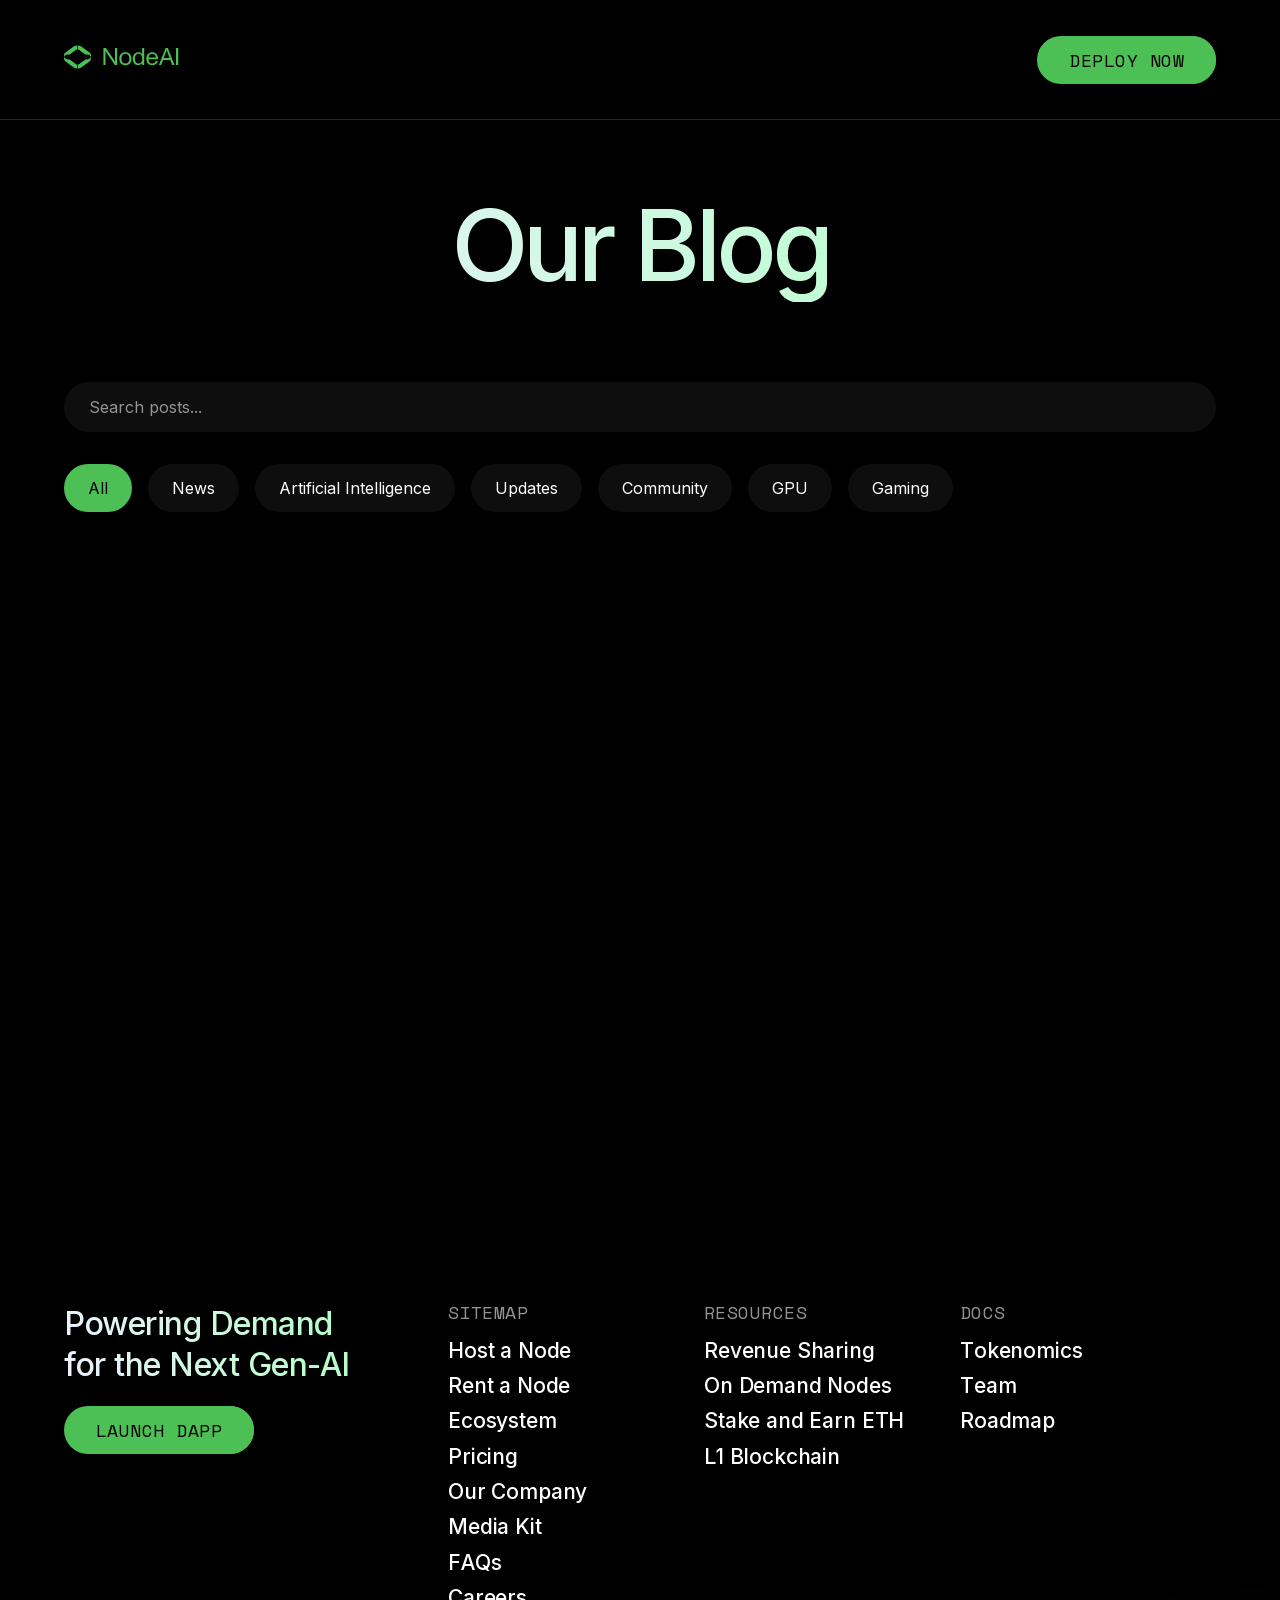
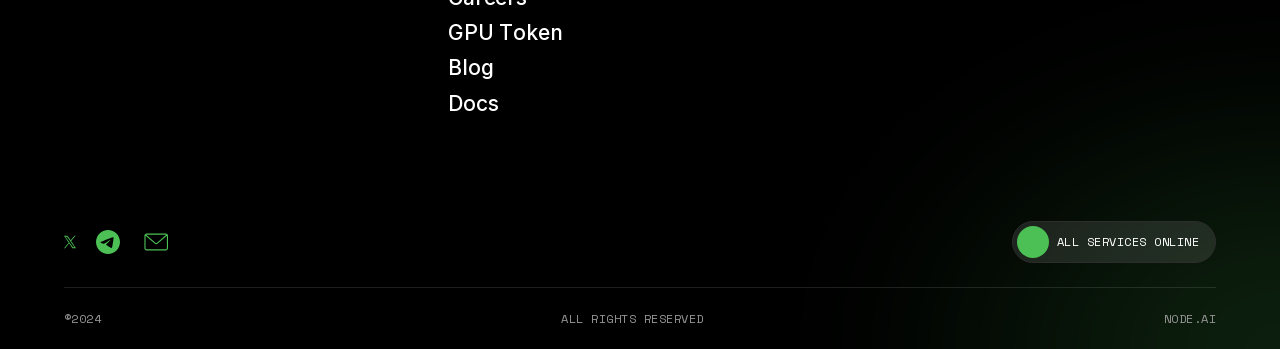
==== commit fb9896d7: "Fix blank/black screen by removing broken Next.js client hydration scripts" ====
--- a/blog.html
+++ b/blog.html
@@ -8,7 +8,7 @@
               function gtag(){dataLayer.push(arguments);}
               gtag('js', new Date());
               gtag('config', 'AW-16757973957');
-            </script><title>Node AI | Blog</title><link rel="preload" as="image" imagesrcset="/_next/image?url=https%3A%2F%2Fcdn.sanity.io%2Fimages%2F70v0mvvz%2Fproduction%2Fec5d711bbe32bbffa337812f289ac130c83552e4-115x24.svg%3Fh%3D100%26auto%3Dformat&amp;w=256&amp;q=75 1x, /_next/image?url=https%3A%2F%2Fcdn.sanity.io%2Fimages%2F70v0mvvz%2Fproduction%2Fec5d711bbe32bbffa337812f289ac130c83552e4-115x24.svg%3Fh%3D100%26auto%3Dformat&amp;w=640&amp;q=75 2x" fetchpriority="high"><meta name="next-head-count" content="16"><link rel="icon" href="https://www.nodes.ai/images/favicon/favicon.ico"><link rel="preconnect" href="https://fonts.googleapis.com/"><link rel="preconnect" href="https://fonts.gstatic.com/"><meta name="description" content="NodeAI is an advanced platform that effortlessly integrates cutting-edge technology with user-focused design. Our platform simplifies the complexity of AI deployment, allowing clients to launch nodes in minutes and easily access a global network of AI nodes."><meta property="og:title" content="Node AI"><meta property="og:description" content="NodeAI is an advanced platform that effortlessly integrates cutting-edge technology with user-focused design. Our platform simplifies the complexity of AI deployment, allowing clients to launch nodes in minutes and easily access a global network of AI nodes."><meta property="og:type" content="website"><meta property="og:image" content="/og-image.jpg"><meta name="twitter:card" content="summary_large_image"><meta name="twitter:creator" content="@NodeAIETH"><meta name="twitter:title" content="Node AI"><meta name="twitter:description" content="NodeAI is an advanced platform that effortlessly integrates cutting-edge technology with user-focused design. Our platform simplifies the complexity of AI deployment, allowing clients to launch nodes in minutes and easily access a global network of AI nodes."><meta name="twitter:image" content="/twitter-og-image.jpg"><link rel="preconnect" href="https://fonts.gstatic.com/" crossorigin=""><link rel="preload" href="_next/static/media/fc727f226c737876-s.p.woff2" as="font" type="font/woff2" data-next-font="size-adjust"><link rel="preload" href="_next/static/media/e4af272ccee01ff0-s.p.woff2" as="font" type="font/woff2" data-next-font="size-adjust"><link rel="preload" href="_next/static/css/c33d1c57a1c0d06e.css" as="style"><link rel="stylesheet" href="_next/static/css/c33d1c57a1c0d06e.css" data-n-g=""><noscript data-n-css=""></noscript><script defer="" nomodule="" src="_next/static/chunks/polyfills-c67a75d1b6f99dc8.js"></script><script src="_next/static/chunks/webpack-83b232bcb188aac8.js" defer=""></script><script src="_next/static/chunks/framework-4a30a7841eb414dc.js" defer=""></script><script src="_next/static/chunks/main-e6d278d576e3680b.js" defer=""></script><script src="_next/static/chunks/pages/app-843b3c879b2cf89c-fvbk62.js" defer=""></script><script src="_next/static/chunks/94726e6d-e4040d01e1fd6b2f.js" defer=""></script><script src="_next/static/chunks/8316-5490521a69c9c3af.js" defer=""></script><script src="_next/static/chunks/8060-98b98983b8e1f0e6.js" defer=""></script><script src="_next/static/chunks/1524-cde4c5fca5a0aa24.js" defer=""></script><script src="_next/static/chunks/5011-eb1ac08d6658ba29.js" defer=""></script><script src="_next/static/chunks/pages/blog-8db5f6a9a41643f4.js" defer=""></script><script src="_next/static/4eioCv7aw1Ep0ua4uWzWT/buildManifest-1ydslxf.js" defer=""></script><script src="_next/static/4eioCv7aw1Ep0ua4uWzWT/ssgManifest-4pxh3m.js" defer=""></script><style id="__jsx-3494634195">html: {scrollbar-gutter:stable;background-color:#040404}body: {background-color:#040404}:root{--font-family-sans:'__Inter_a13d3b', '__Inter_Fallback_a13d3b';--font-family-mono:'__Space_Mono_33c22e', '__Space_Mono_Fallback_33c22e'}</style><style data-href="https://fonts.googleapis.com/css2?family=Inter:wght@500;700;800&amp;family=Space+Mono&amp;display=swap">@font-face{font-family:'Inter';font-style:normal;font-weight:500;font-display:swap;src:url(https://fonts.gstatic.com/s/inter/v20/UcCO3FwrK3iLTeHuS_nVMrMxCp50SjIw2boKoduKmMEVuI6fMZs.woff) format('woff')}@font-face{font-family:'Inter';font-style:normal;font-weight:700;font-display:swap;src:url(https://fonts.gstatic.com/s/inter/v20/UcCO3FwrK3iLTeHuS_nVMrMxCp50SjIw2boKoduKmMEVuFuYMZs.woff) format('woff')}@font-face{font-family:'Inter';font-style:normal;font-weight:800;font-display:swap;src:url(https://fonts.gstatic.com/s/inter/v20/UcCO3FwrK3iLTeHuS_nVMrMxCp50SjIw2boKoduKmMEVuDyYMZs.woff) format('woff')}@font-face{font-family:'Space Mono';font-style:normal;font-weight:400;font-display:swap;src:url(https://fonts.gstatic.com/s/spacemono/v17/i7dPIFZifjKcF5UAWdDRUEU.woff) format('woff')}@font-face{font-family:'Inter';font-style:normal;font-weight:500;font-display:swap;src:url(https://fonts.gstatic.com/s/inter/v20/UcC73FwrK3iLTeHuS_nVMrMxCp50SjIa2JL7W0Q5n-wU.woff2) format('woff2');unicode-range:U+0460-052F,U+1C80-1C8A,U+20B4,U+2DE0-2DFF,U+A640-A69F,U+FE2E-FE2F}@font-face{font-family:'Inter';font-style:normal;font-weight:500;font-display:swap;src:url(https://fonts.gstatic.com/s/inter/v20/UcC73FwrK3iLTeHuS_nVMrMxCp50SjIa0ZL7W0Q5n-wU.woff2) format('woff2');unicode-range:U+0301,U+0400-045F,U+0490-0491,U+04B0-04B1,U+2116}@font-face{font-family:'Inter';font-style:normal;font-weight:500;font-display:swap;src:url(https://fonts.gstatic.com/s/inter/v20/UcC73FwrK3iLTeHuS_nVMrMxCp50SjIa2ZL7W0Q5n-wU.woff2) format('woff2');unicode-range:U+1F00-1FFF}@font-face{font-family:'Inter';font-style:normal;font-weight:500;font-display:swap;src:url(https://fonts.gstatic.com/s/inter/v20/UcC73FwrK3iLTeHuS_nVMrMxCp50SjIa1pL7W0Q5n-wU.woff2) format('woff2');unicode-range:U+0370-0377,U+037A-037F,U+0384-038A,U+038C,U+038E-03A1,U+03A3-03FF}@font-face{font-family:'Inter';font-style:normal;font-weight:500;font-display:swap;src:url(https://fonts.gstatic.com/s/inter/v20/UcC73FwrK3iLTeHuS_nVMrMxCp50SjIa2pL7W0Q5n-wU.woff2) format('woff2');unicode-range:U+0102-0103,U+0110-0111,U+0128-0129,U+0168-0169,U+01A0-01A1,U+01AF-01B0,U+0300-0301,U+0303-0304,U+0308-0309,U+0323,U+0329,U+1EA0-1EF9,U+20AB}@font-face{font-family:'Inter';font-style:normal;font-weight:500;font-display:swap;src:url(https://fonts.gstatic.com/s/inter/v20/UcC73FwrK3iLTeHuS_nVMrMxCp50SjIa25L7W0Q5n-wU.woff2) format('woff2');unicode-range:U+0100-02BA,U+02BD-02C5,U+02C7-02CC,U+02CE-02D7,U+02DD-02FF,U+0304,U+0308,U+0329,U+1D00-1DBF,U+1E00-1E9F,U+1EF2-1EFF,U+2020,U+20A0-20AB,U+20AD-20C0,U+2113,U+2C60-2C7F,U+A720-A7FF}@font-face{font-family:'Inter';font-style:normal;font-weight:500;font-display:swap;src:url(https://fonts.gstatic.com/s/inter/v20/UcC73FwrK3iLTeHuS_nVMrMxCp50SjIa1ZL7W0Q5nw.woff2) format('woff2');unicode-range:U+0000-00FF,U+0131,U+0152-0153,U+02BB-02BC,U+02C6,U+02DA,U+02DC,U+0304,U+0308,U+0329,U+2000-206F,U+20AC,U+2122,U+2191,U+2193,U+2212,U+2215,U+FEFF,U+FFFD}@font-face{font-family:'Inter';font-style:normal;font-weight:700;font-display:swap;src:url(https://fonts.gstatic.com/s/inter/v20/UcC73FwrK3iLTeHuS_nVMrMxCp50SjIa2JL7W0Q5n-wU.woff2) format('woff2');unicode-range:U+0460-052F,U+1C80-1C8A,U+20B4,U+2DE0-2DFF,U+A640-A69F,U+FE2E-FE2F}@font-face{font-family:'Inter';font-style:normal;font-weight:700;font-display:swap;src:url(https://fonts.gstatic.com/s/inter/v20/UcC73FwrK3iLTeHuS_nVMrMxCp50SjIa0ZL7W0Q5n-wU.woff2) format('woff2');unicode-range:U+0301,U+0400-045F,U+0490-0491,U+04B0-04B1,U+2116}@font-face{font-family:'Inter';font-style:normal;font-weight:700;font-display:swap;src:url(https://fonts.gstatic.com/s/inter/v20/UcC73FwrK3iLTeHuS_nVMrMxCp50SjIa2ZL7W0Q5n-wU.woff2) format('woff2');unicode-range:U+1F00-1FFF}@font-face{font-family:'Inter';font-style:normal;font-weight:700;font-display:swap;src:url(https://fonts.gstatic.com/s/inter/v20/UcC73FwrK3iLTeHuS_nVMrMxCp50SjIa1pL7W0Q5n-wU.woff2) format('woff2');unicode-range:U+0370-0377,U+037A-037F,U+0384-038A,U+038C,U+038E-03A1,U+03A3-03FF}@font-face{font-family:'Inter';font-style:normal;font-weight:700;font-display:swap;src:url(https://fonts.gstatic.com/s/inter/v20/UcC73FwrK3iLTeHuS_nVMrMxCp50SjIa2pL7W0Q5n-wU.woff2) format('woff2');unicode-range:U+0102-0103,U+0110-0111,U+0128-0129,U+0168-0169,U+01A0-01A1,U+01AF-01B0,U+0300-0301,U+0303-0304,U+0308-0309,U+0323,U+0329,U+1EA0-1EF9,U+20AB}@font-face{font-family:'Inter';font-style:normal;font-weight:700;font-display:swap;src:url(https://fonts.gstatic.com/s/inter/v20/UcC73FwrK3iLTeHuS_nVMrMxCp50SjIa25L7W0Q5n-wU.woff2) format('woff2');unicode-range:U+0100-02BA,U+02BD-02C5,U+02C7-02CC,U+02CE-02D7,U+02DD-02FF,U+0304,U+0308,U+0329,U+1D00-1DBF,U+1E00-1E9F,U+1EF2-1EFF,U+2020,U+20A0-20AB,U+20AD-20C0,U+2113,U+2C60-2C7F,U+A720-A7FF}@font-face{font-family:'Inter';font-style:normal;font-weight:700;font-display:swap;src:url(https://fonts.gstatic.com/s/inter/v20/UcC73FwrK3iLTeHuS_nVMrMxCp50SjIa1ZL7W0Q5nw.woff2) format('woff2');unicode-range:U+0000-00FF,U+0131,U+0152-0153,U+02BB-02BC,U+02C6,U+02DA,U+02DC,U+0304,U+0308,U+0329,U+2000-206F,U+20AC,U+2122,U+2191,U+2193,U+2212,U+2215,U+FEFF,U+FFFD}@font-face{font-family:'Inter';font-style:normal;font-weight:800;font-display:swap;src:url(https://fonts.gstatic.com/s/inter/v20/UcC73FwrK3iLTeHuS_nVMrMxCp50SjIa2JL7W0Q5n-wU.woff2) format('woff2');unicode-range:U+0460-052F,U+1C80-1C8A,U+20B4,U+2DE0-2DFF,U+A640-A69F,U+FE2E-FE2F}@font-face{font-family:'Inter';font-style:normal;font-weight:800;font-display:swap;src:url(https://fonts.gstatic.com/s/inter/v20/UcC73FwrK3iLTeHuS_nVMrMxCp50SjIa0ZL7W0Q5n-wU.woff2) format('woff2');unicode-range:U+0301,U+0400-045F,U+0490-0491,U+04B0-04B1,U+2116}@font-face{font-family:'Inter';font-style:normal;font-weight:800;font-display:swap;src:url(https://fonts.gstatic.com/s/inter/v20/UcC73FwrK3iLTeHuS_nVMrMxCp50SjIa2ZL7W0Q5n-wU.woff2) format('woff2');unicode-range:U+1F00-1FFF}@font-face{font-family:'Inter';font-style:normal;font-weight:800;font-display:swap;src:url(https://fonts.gstatic.com/s/inter/v20/UcC73FwrK3iLTeHuS_nVMrMxCp50SjIa1pL7W0Q5n-wU.woff2) format('woff2');unicode-range:U+0370-0377,U+037A-037F,U+0384-038A,U+038C,U+038E-03A1,U+03A3-03FF}@font-face{font-family:'Inter';font-style:normal;font-weight:800;font-display:swap;src:url(https://fonts.gstatic.com/s/inter/v20/UcC73FwrK3iLTeHuS_nVMrMxCp50SjIa2pL7W0Q5n-wU.woff2) format('woff2');unicode-range:U+0102-0103,U+0110-0111,U+0128-0129,U+0168-0169,U+01A0-01A1,U+01AF-01B0,U+0300-0301,U+0303-0304,U+0308-0309,U+0323,U+0329,U+1EA0-1EF9,U+20AB}@font-face{font-family:'Inter';font-style:normal;font-weight:800;font-display:swap;src:url(https://fonts.gstatic.com/s/inter/v20/UcC73FwrK3iLTeHuS_nVMrMxCp50SjIa25L7W0Q5n-wU.woff2) format('woff2');unicode-range:U+0100-02BA,U+02BD-02C5,U+02C7-02CC,U+02CE-02D7,U+02DD-02FF,U+0304,U+0308,U+0329,U+1D00-1DBF,U+1E00-1E9F,U+1EF2-1EFF,U+2020,U+20A0-20AB,U+20AD-20C0,U+2113,U+2C60-2C7F,U+A720-A7FF}@font-face{font-family:'Inter';font-style:normal;font-weight:800;font-display:swap;src:url(https://fonts.gstatic.com/s/inter/v20/UcC73FwrK3iLTeHuS_nVMrMxCp50SjIa1ZL7W0Q5nw.woff2) format('woff2');unicode-range:U+0000-00FF,U+0131,U+0152-0153,U+02BB-02BC,U+02C6,U+02DA,U+02DC,U+0304,U+0308,U+0329,U+2000-206F,U+20AC,U+2122,U+2191,U+2193,U+2212,U+2215,U+FEFF,U+FFFD}@font-face{font-family:'Space Mono';font-style:normal;font-weight:400;font-display:swap;src:url(https://fonts.gstatic.com/s/spacemono/v17/i7dPIFZifjKcF5UAWdDRYE58RXi4EwSsbg.woff2) format('woff2');unicode-range:U+0102-0103,U+0110-0111,U+0128-0129,U+0168-0169,U+01A0-01A1,U+01AF-01B0,U+0300-0301,U+0303-0304,U+0308-0309,U+0323,U+0329,U+1EA0-1EF9,U+20AB}@font-face{font-family:'Space Mono';font-style:normal;font-weight:400;font-display:swap;src:url(https://fonts.gstatic.com/s/spacemono/v17/i7dPIFZifjKcF5UAWdDRYE98RXi4EwSsbg.woff2) format('woff2');unicode-range:U+0100-02BA,U+02BD-02C5,U+02C7-02CC,U+02CE-02D7,U+02DD-02FF,U+0304,U+0308,U+0329,U+1D00-1DBF,U+1E00-1E9F,U+1EF2-1EFF,U+2020,U+20A0-20AB,U+20AD-20C0,U+2113,U+2C60-2C7F,U+A720-A7FF}@font-face{font-family:'Space Mono';font-style:normal;font-weight:400;font-display:swap;src:url(https://fonts.gstatic.com/s/spacemono/v17/i7dPIFZifjKcF5UAWdDRYEF8RXi4EwQ.woff2) format('woff2');unicode-range:U+0000-00FF,U+0131,U+0152-0153,U+02BB-02BC,U+02C6,U+02DA,U+02DC,U+0304,U+0308,U+0329,U+2000-206F,U+20AC,U+2122,U+2191,U+2193,U+2212,U+2215,U+FEFF,U+FFFD}</style></head><body class="z-10 bg-black text-off-white min-h-screen antialiased"><div id="__next"><div class="jsx-3494634195 relative z-1"><div class="z-50 min-h-screen flex flex-col w-full h-full relative"><header class="fixed top-0 z-20 flex w-full h-header md:h-header-lg pointer-events-auto border-b border-grey-100 backdrop-blur-xl"><div id="header-overlay" class="absolute top-0 left-0 z-10 w-full h-full 
+            </script><title>Node AI | Blog</title><link rel="preload" as="image" imagesrcset="/_next/image?url=https%3A%2F%2Fcdn.sanity.io%2Fimages%2F70v0mvvz%2Fproduction%2Fec5d711bbe32bbffa337812f289ac130c83552e4-115x24.svg%3Fh%3D100%26auto%3Dformat&amp;w=256&amp;q=75 1x, /_next/image?url=https%3A%2F%2Fcdn.sanity.io%2Fimages%2F70v0mvvz%2Fproduction%2Fec5d711bbe32bbffa337812f289ac130c83552e4-115x24.svg%3Fh%3D100%26auto%3Dformat&amp;w=640&amp;q=75 2x" fetchpriority="high"><meta name="next-head-count" content="16"><link rel="icon" href="https://www.nodes.ai/images/favicon/favicon.ico"><link rel="preconnect" href="https://fonts.googleapis.com/"><link rel="preconnect" href="https://fonts.gstatic.com/"><meta name="description" content="NodeAI is an advanced platform that effortlessly integrates cutting-edge technology with user-focused design. Our platform simplifies the complexity of AI deployment, allowing clients to launch nodes in minutes and easily access a global network of AI nodes."><meta property="og:title" content="Node AI"><meta property="og:description" content="NodeAI is an advanced platform that effortlessly integrates cutting-edge technology with user-focused design. Our platform simplifies the complexity of AI deployment, allowing clients to launch nodes in minutes and easily access a global network of AI nodes."><meta property="og:type" content="website"><meta property="og:image" content="/og-image.jpg"><meta name="twitter:card" content="summary_large_image"><meta name="twitter:creator" content="@NodeAIETH"><meta name="twitter:title" content="Node AI"><meta name="twitter:description" content="NodeAI is an advanced platform that effortlessly integrates cutting-edge technology with user-focused design. Our platform simplifies the complexity of AI deployment, allowing clients to launch nodes in minutes and easily access a global network of AI nodes."><meta name="twitter:image" content="/twitter-og-image.jpg"><link rel="preconnect" href="https://fonts.gstatic.com/" crossorigin=""><link rel="preload" href="_next/static/media/fc727f226c737876-s.p.woff2" as="font" type="font/woff2" data-next-font="size-adjust"><link rel="preload" href="_next/static/media/e4af272ccee01ff0-s.p.woff2" as="font" type="font/woff2" data-next-font="size-adjust"><link rel="preload" href="_next/static/css/c33d1c57a1c0d06e.css" as="style"><link rel="stylesheet" href="_next/static/css/c33d1c57a1c0d06e.css" data-n-g=""><noscript data-n-css=""></noscript><style id="__jsx-3494634195">html: {scrollbar-gutter:stable;background-color:#040404}body: {background-color:#040404}:root{--font-family-sans:'__Inter_a13d3b', '__Inter_Fallback_a13d3b';--font-family-mono:'__Space_Mono_33c22e', '__Space_Mono_Fallback_33c22e'}</style><style data-href="https://fonts.googleapis.com/css2?family=Inter:wght@500;700;800&amp;family=Space+Mono&amp;display=swap">@font-face{font-family:'Inter';font-style:normal;font-weight:500;font-display:swap;src:url(https://fonts.gstatic.com/s/inter/v20/UcCO3FwrK3iLTeHuS_nVMrMxCp50SjIw2boKoduKmMEVuI6fMZs.woff) format('woff')}@font-face{font-family:'Inter';font-style:normal;font-weight:700;font-display:swap;src:url(https://fonts.gstatic.com/s/inter/v20/UcCO3FwrK3iLTeHuS_nVMrMxCp50SjIw2boKoduKmMEVuFuYMZs.woff) format('woff')}@font-face{font-family:'Inter';font-style:normal;font-weight:800;font-display:swap;src:url(https://fonts.gstatic.com/s/inter/v20/UcCO3FwrK3iLTeHuS_nVMrMxCp50SjIw2boKoduKmMEVuDyYMZs.woff) format('woff')}@font-face{font-family:'Space Mono';font-style:normal;font-weight:400;font-display:swap;src:url(https://fonts.gstatic.com/s/spacemono/v17/i7dPIFZifjKcF5UAWdDRUEU.woff) format('woff')}@font-face{font-family:'Inter';font-style:normal;font-weight:500;font-display:swap;src:url(https://fonts.gstatic.com/s/inter/v20/UcC73FwrK3iLTeHuS_nVMrMxCp50SjIa2JL7W0Q5n-wU.woff2) format('woff2');unicode-range:U+0460-052F,U+1C80-1C8A,U+20B4,U+2DE0-2DFF,U+A640-A69F,U+FE2E-FE2F}@font-face{font-family:'Inter';font-style:normal;font-weight:500;font-display:swap;src:url(https://fonts.gstatic.com/s/inter/v20/UcC73FwrK3iLTeHuS_nVMrMxCp50SjIa0ZL7W0Q5n-wU.woff2) format('woff2');unicode-range:U+0301,U+0400-045F,U+0490-0491,U+04B0-04B1,U+2116}@font-face{font-family:'Inter';font-style:normal;font-weight:500;font-display:swap;src:url(https://fonts.gstatic.com/s/inter/v20/UcC73FwrK3iLTeHuS_nVMrMxCp50SjIa2ZL7W0Q5n-wU.woff2) format('woff2');unicode-range:U+1F00-1FFF}@font-face{font-family:'Inter';font-style:normal;font-weight:500;font-display:swap;src:url(https://fonts.gstatic.com/s/inter/v20/UcC73FwrK3iLTeHuS_nVMrMxCp50SjIa1pL7W0Q5n-wU.woff2) format('woff2');unicode-range:U+0370-0377,U+037A-037F,U+0384-038A,U+038C,U+038E-03A1,U+03A3-03FF}@font-face{font-family:'Inter';font-style:normal;font-weight:500;font-display:swap;src:url(https://fonts.gstatic.com/s/inter/v20/UcC73FwrK3iLTeHuS_nVMrMxCp50SjIa2pL7W0Q5n-wU.woff2) format('woff2');unicode-range:U+0102-0103,U+0110-0111,U+0128-0129,U+0168-0169,U+01A0-01A1,U+01AF-01B0,U+0300-0301,U+0303-0304,U+0308-0309,U+0323,U+0329,U+1EA0-1EF9,U+20AB}@font-face{font-family:'Inter';font-style:normal;font-weight:500;font-display:swap;src:url(https://fonts.gstatic.com/s/inter/v20/UcC73FwrK3iLTeHuS_nVMrMxCp50SjIa25L7W0Q5n-wU.woff2) format('woff2');unicode-range:U+0100-02BA,U+02BD-02C5,U+02C7-02CC,U+02CE-02D7,U+02DD-02FF,U+0304,U+0308,U+0329,U+1D00-1DBF,U+1E00-1E9F,U+1EF2-1EFF,U+2020,U+20A0-20AB,U+20AD-20C0,U+2113,U+2C60-2C7F,U+A720-A7FF}@font-face{font-family:'Inter';font-style:normal;font-weight:500;font-display:swap;src:url(https://fonts.gstatic.com/s/inter/v20/UcC73FwrK3iLTeHuS_nVMrMxCp50SjIa1ZL7W0Q5nw.woff2) format('woff2');unicode-range:U+0000-00FF,U+0131,U+0152-0153,U+02BB-02BC,U+02C6,U+02DA,U+02DC,U+0304,U+0308,U+0329,U+2000-206F,U+20AC,U+2122,U+2191,U+2193,U+2212,U+2215,U+FEFF,U+FFFD}@font-face{font-family:'Inter';font-style:normal;font-weight:700;font-display:swap;src:url(https://fonts.gstatic.com/s/inter/v20/UcC73FwrK3iLTeHuS_nVMrMxCp50SjIa2JL7W0Q5n-wU.woff2) format('woff2');unicode-range:U+0460-052F,U+1C80-1C8A,U+20B4,U+2DE0-2DFF,U+A640-A69F,U+FE2E-FE2F}@font-face{font-family:'Inter';font-style:normal;font-weight:700;font-display:swap;src:url(https://fonts.gstatic.com/s/inter/v20/UcC73FwrK3iLTeHuS_nVMrMxCp50SjIa0ZL7W0Q5n-wU.woff2) format('woff2');unicode-range:U+0301,U+0400-045F,U+0490-0491,U+04B0-04B1,U+2116}@font-face{font-family:'Inter';font-style:normal;font-weight:700;font-display:swap;src:url(https://fonts.gstatic.com/s/inter/v20/UcC73FwrK3iLTeHuS_nVMrMxCp50SjIa2ZL7W0Q5n-wU.woff2) format('woff2');unicode-range:U+1F00-1FFF}@font-face{font-family:'Inter';font-style:normal;font-weight:700;font-display:swap;src:url(https://fonts.gstatic.com/s/inter/v20/UcC73FwrK3iLTeHuS_nVMrMxCp50SjIa1pL7W0Q5n-wU.woff2) format('woff2');unicode-range:U+0370-0377,U+037A-037F,U+0384-038A,U+038C,U+038E-03A1,U+03A3-03FF}@font-face{font-family:'Inter';font-style:normal;font-weight:700;font-display:swap;src:url(https://fonts.gstatic.com/s/inter/v20/UcC73FwrK3iLTeHuS_nVMrMxCp50SjIa2pL7W0Q5n-wU.woff2) format('woff2');unicode-range:U+0102-0103,U+0110-0111,U+0128-0129,U+0168-0169,U+01A0-01A1,U+01AF-01B0,U+0300-0301,U+0303-0304,U+0308-0309,U+0323,U+0329,U+1EA0-1EF9,U+20AB}@font-face{font-family:'Inter';font-style:normal;font-weight:700;font-display:swap;src:url(https://fonts.gstatic.com/s/inter/v20/UcC73FwrK3iLTeHuS_nVMrMxCp50SjIa25L7W0Q5n-wU.woff2) format('woff2');unicode-range:U+0100-02BA,U+02BD-02C5,U+02C7-02CC,U+02CE-02D7,U+02DD-02FF,U+0304,U+0308,U+0329,U+1D00-1DBF,U+1E00-1E9F,U+1EF2-1EFF,U+2020,U+20A0-20AB,U+20AD-20C0,U+2113,U+2C60-2C7F,U+A720-A7FF}@font-face{font-family:'Inter';font-style:normal;font-weight:700;font-display:swap;src:url(https://fonts.gstatic.com/s/inter/v20/UcC73FwrK3iLTeHuS_nVMrMxCp50SjIa1ZL7W0Q5nw.woff2) format('woff2');unicode-range:U+0000-00FF,U+0131,U+0152-0153,U+02BB-02BC,U+02C6,U+02DA,U+02DC,U+0304,U+0308,U+0329,U+2000-206F,U+20AC,U+2122,U+2191,U+2193,U+2212,U+2215,U+FEFF,U+FFFD}@font-face{font-family:'Inter';font-style:normal;font-weight:800;font-display:swap;src:url(https://fonts.gstatic.com/s/inter/v20/UcC73FwrK3iLTeHuS_nVMrMxCp50SjIa2JL7W0Q5n-wU.woff2) format('woff2');unicode-range:U+0460-052F,U+1C80-1C8A,U+20B4,U+2DE0-2DFF,U+A640-A69F,U+FE2E-FE2F}@font-face{font-family:'Inter';font-style:normal;font-weight:800;font-display:swap;src:url(https://fonts.gstatic.com/s/inter/v20/UcC73FwrK3iLTeHuS_nVMrMxCp50SjIa0ZL7W0Q5n-wU.woff2) format('woff2');unicode-range:U+0301,U+0400-045F,U+0490-0491,U+04B0-04B1,U+2116}@font-face{font-family:'Inter';font-style:normal;font-weight:800;font-display:swap;src:url(https://fonts.gstatic.com/s/inter/v20/UcC73FwrK3iLTeHuS_nVMrMxCp50SjIa2ZL7W0Q5n-wU.woff2) format('woff2');unicode-range:U+1F00-1FFF}@font-face{font-family:'Inter';font-style:normal;font-weight:800;font-display:swap;src:url(https://fonts.gstatic.com/s/inter/v20/UcC73FwrK3iLTeHuS_nVMrMxCp50SjIa1pL7W0Q5n-wU.woff2) format('woff2');unicode-range:U+0370-0377,U+037A-037F,U+0384-038A,U+038C,U+038E-03A1,U+03A3-03FF}@font-face{font-family:'Inter';font-style:normal;font-weight:800;font-display:swap;src:url(https://fonts.gstatic.com/s/inter/v20/UcC73FwrK3iLTeHuS_nVMrMxCp50SjIa2pL7W0Q5n-wU.woff2) format('woff2');unicode-range:U+0102-0103,U+0110-0111,U+0128-0129,U+0168-0169,U+01A0-01A1,U+01AF-01B0,U+0300-0301,U+0303-0304,U+0308-0309,U+0323,U+0329,U+1EA0-1EF9,U+20AB}@font-face{font-family:'Inter';font-style:normal;font-weight:800;font-display:swap;src:url(https://fonts.gstatic.com/s/inter/v20/UcC73FwrK3iLTeHuS_nVMrMxCp50SjIa25L7W0Q5n-wU.woff2) format('woff2');unicode-range:U+0100-02BA,U+02BD-02C5,U+02C7-02CC,U+02CE-02D7,U+02DD-02FF,U+0304,U+0308,U+0329,U+1D00-1DBF,U+1E00-1E9F,U+1EF2-1EFF,U+2020,U+20A0-20AB,U+20AD-20C0,U+2113,U+2C60-2C7F,U+A720-A7FF}@font-face{font-family:'Inter';font-style:normal;font-weight:800;font-display:swap;src:url(https://fonts.gstatic.com/s/inter/v20/UcC73FwrK3iLTeHuS_nVMrMxCp50SjIa1ZL7W0Q5nw.woff2) format('woff2');unicode-range:U+0000-00FF,U+0131,U+0152-0153,U+02BB-02BC,U+02C6,U+02DA,U+02DC,U+0304,U+0308,U+0329,U+2000-206F,U+20AC,U+2122,U+2191,U+2193,U+2212,U+2215,U+FEFF,U+FFFD}@font-face{font-family:'Space Mono';font-style:normal;font-weight:400;font-display:swap;src:url(https://fonts.gstatic.com/s/spacemono/v17/i7dPIFZifjKcF5UAWdDRYE58RXi4EwSsbg.woff2) format('woff2');unicode-range:U+0102-0103,U+0110-0111,U+0128-0129,U+0168-0169,U+01A0-01A1,U+01AF-01B0,U+0300-0301,U+0303-0304,U+0308-0309,U+0323,U+0329,U+1EA0-1EF9,U+20AB}@font-face{font-family:'Space Mono';font-style:normal;font-weight:400;font-display:swap;src:url(https://fonts.gstatic.com/s/spacemono/v17/i7dPIFZifjKcF5UAWdDRYE98RXi4EwSsbg.woff2) format('woff2');unicode-range:U+0100-02BA,U+02BD-02C5,U+02C7-02CC,U+02CE-02D7,U+02DD-02FF,U+0304,U+0308,U+0329,U+1D00-1DBF,U+1E00-1E9F,U+1EF2-1EFF,U+2020,U+20A0-20AB,U+20AD-20C0,U+2113,U+2C60-2C7F,U+A720-A7FF}@font-face{font-family:'Space Mono';font-style:normal;font-weight:400;font-display:swap;src:url(https://fonts.gstatic.com/s/spacemono/v17/i7dPIFZifjKcF5UAWdDRYEF8RXi4EwQ.woff2) format('woff2');unicode-range:U+0000-00FF,U+0131,U+0152-0153,U+02BB-02BC,U+02C6,U+02DA,U+02DC,U+0304,U+0308,U+0329,U+2000-206F,U+20AC,U+2122,U+2191,U+2193,U+2212,U+2215,U+FEFF,U+FFFD}</style></head><body class="z-10 bg-black text-off-white min-h-screen antialiased"><div id="__next"><div class="jsx-3494634195 relative z-1"><div class="z-50 min-h-screen flex flex-col w-full h-full relative"><header class="fixed top-0 z-20 flex w-full h-header md:h-header-lg pointer-events-auto border-b border-grey-100 backdrop-blur-xl"><div id="header-overlay" class="absolute top-0 left-0 z-10 w-full h-full 
                 bg-opacity-70 transition-opacity 
                   duration-200 backdrop-blur-xl"></div><div class="grid grid-cols-12 gap-3 w-full max-w-1920 m-auto px-4 md:px-16 w-full z-10"><div class="flex col-span-12 lg:items-center lg:justify-center"><a class="z-10 w-auto lg:flex-1" aria-label="Home" href="index.html"><h1 class="inline-flex items-center gap-2 h-full"><img alt="NodeAI" fetchpriority="high" width="200" height="200" decoding="async" data-nimg="1" class="w-auto h-5 sm:h-6 inline-block transition duration-200 delay-500" style="color:transparent" src="_next/image.url_https_3A_2F_2Fcdn.sanity.io_2Fimages_2F70v0mvvz_2Fproduction_2Fec5d711bbe32bbffa337812f289ac130c83552e4-115x24.svg_3Fh_3D100_26auto_3Dformat_w_640_q_75.svg"><span class="sr-only">NodeAI</span></h1></a><div id="mobile-nav-bg" class="fixed inset-0 w-full h-screen bg-mobile-nav pointer-events-none lg:hidden -translate-y-full"></div><nav style="opacity:0;pointer-events:none" class="fixed inset-0 z-20 flex items-start justify-center
                            lg:items-center lg:justify-center lg:static
@@ -242,4 +242,4 @@
             visibility: unset;
             color: unset;
           }
-          </style></noscript></div><script id="__NEXT_DATA__" type="application/json">{"props":{"pageProps":{"posts":[{"_id":"487c5297-4ae4-41a1-b71f-15221acf45ba","category":"Updates","categorySlug":"updates","excerpt":"We are experiencing a massive rise in deployments as more users tap into our powerful GPU infrastructure.","mainImage":{"_type":"image","alt":"AI Projects Fueled by NodeAI","asset":{"_ref":"image-b18a1486772781b327ffbcb371ee31fb4b4aecd2-1600x900-jpg","_type":"reference"}},"minutesToRead":2,"publishedAt":"2024-12-05T00:15:00.000Z","slug":{"_type":"slug","current":"surge-in-deployment-activity!"},"title":"Surge in Deployment Activity!"},{"_id":"c6e3afdf-9960-4e9a-a495-dd0ce34250ed","category":"Artificial Intelligence","categorySlug":"artificial-intelligence","excerpt":"In today’s fast-paced digital landscape, innovation demands tools that simplify complexity without compromising efficiency.","mainImage":{"_type":"image","alt":"AI Agents","asset":{"_ref":"image-5134cfbfe7453774b8ac4eb53cb93806d2e26176-2160x1440-jpg","_type":"reference"}},"minutesToRead":4,"publishedAt":"2024-11-25T16:30:00.000Z","slug":{"_type":"slug","current":"empowering-ai-agents-with-unmatcehed-gpu-power"},"title":"Empowering AI Agents with Unmatcehed GPU Power"}],"categories":[{"_id":"30d80328-5032-4422-a9f0-27e3489ba6a8","description":"News related to the GPU industry","slug":{"_type":"slug","current":"news"},"title":"News"},{"_id":"3eee19da-70b0-4146-b9ff-4969e98df8d1","description":"AI category","slug":{"_type":"slug","current":"artificial-intelligence"},"title":"Artificial Intelligence"},{"_id":"b0d9c637-967a-43af-a448-a3c64ae41440","description":"Updates from the team","slug":{"_type":"slug","current":"updates"},"title":"Updates"},{"_id":"b8bd3520-3428-4433-bb6b-fad924ccdf95","description":"Blog posts written by community members","slug":{"_type":"slug","current":"community"},"title":"Community"},{"_id":"ba4e1715-09d4-4b31-a6b7-37680f5701e6","description":null,"slug":{"_type":"slug","current":"gpu"},"title":"GPU"},{"_id":"ea5dd695-42ff-4c79-9c0f-b9d0eba08641","description":null,"slug":{"_type":"slug","current":"gaming"},"title":"Gaming"}],"draftMode":false,"token":"","navigation":{"_createdAt":"2024-05-06T15:51:05Z","_id":"navigation","_rev":"707zynEHXsqJCdrKZUMZXT","_type":"navigation","_updatedAt":"2024-12-11T23:56:50Z","footer":{"cta":{"_type":"cta","text":"Launch DAPP","url":"https://manage.nodes.ai/"},"heading":[{"_key":"461a7907fa72","_type":"block","children":[{"_key":"709c3526d2070","_type":"span","marks":[],"text":"Powering Demand\nfor the Next Gen-AI"}],"markDefs":[],"style":"normal"}],"secondaryMenu":[{"_key":"bb4e9ce7d3aa","heading":"Resources","subitems":[{"_key":"f708bddee1fb","_type":"subitem","text":"Revenue Sharing","url":"https://docs.nodes.ai/docs/features/revenue-sharing"},{"_key":"5f32d7d7d1d9","_type":"subitem","text":"On Demand Nodes","url":"https://docs.nodes.ai/docs/features/on-demand-nodes"},{"_key":"8c59beeabbe5","_type":"subitem","text":"Stake and Earn ETH","url":"https://docs.nodes.ai/docs/features/stake-and-earn"},{"_key":"9f1d9f3dbbf3","_type":"subitem","text":"L1 Blockchain","url":"https://docs.nodes.ai/docs/features/layer-1-blockchain"}]},{"_key":"645d2aad8ee6","heading":"Docs","subitems":[{"_key":"c170c3e26c0f","_type":"subitem","text":"Tokenomics","url":"https://docs.nodes.ai/docs/intro/tokenomics"},{"_key":"5b2ab3521184","_type":"subitem","text":"Team","url":"https://docs.nodes.ai/docs/intro/team"},{"_key":"2123a1a697bc","_type":"subitem","text":"Roadmap","url":"https://docs.nodes.ai/docs/intro/roadmap"}]}]},"logo":{"_type":"image","asset":{"_ref":"image-ec5d711bbe32bbffa337812f289ac130c83552e4-115x24-svg","_type":"reference"}},"main":[{"_key":"464fbdb3dfa0","page":{"_type":"cta","text":"Services","url":"/services"},"subitems":[{"_key":"14ff5f09b375","_type":"subitem","text":"Host a Node","url":"/host"},{"_key":"aadcc2ac6470","_type":"subitem","text":"Rent a Node","url":"/rent"},{"_key":"75488b122ad5","_type":"subitem","text":"Ecosystem","url":"/ecosystem"},{"_key":"81d57f506ab0","_type":"subitem","text":"Pricing","url":"/pricing"}]},{"_key":"975ebbe7c250","page":{"_type":"cta","text":"About"},"subitems":[{"_key":"3a1a9bc40d37","_type":"subitem","text":"Our Company","url":"https://docs.nodes.ai/docs/intro/overview"},{"_key":"02d4d3d8486a","_type":"subitem","text":"Media Kit","url":"/brand"},{"_key":"e3e87bb90c16","_type":"subitem","text":"FAQs","url":"/faqs"},{"_key":"9e80aba2c35a","_type":"subitem","text":"Careers","url":"/careers"}]},{"_key":"561f9291c880","page":{"_type":"cta","text":"GPU Token","url":"/gpu-token"}},{"_key":"c6d3a70c5c09","page":{"_type":"cta","text":"Blog","url":"/blog"}},{"_key":"f7716029ebd8","page":{"_type":"cta","text":"Docs","url":"https://docs.nodes.ai/"}}],"mainCta":{"_type":"cta","text":"Deploy now","url":"https://manage.nodes.ai/"}}},"__N_SSG":true},"page":"/blog","query":{},"buildId":"4eioCv7aw1Ep0ua4uWzWT","isFallback":false,"isExperimentalCompile":false,"gsp":true,"scriptLoader":[]}</script></body>+          </style></noscript></div></body>
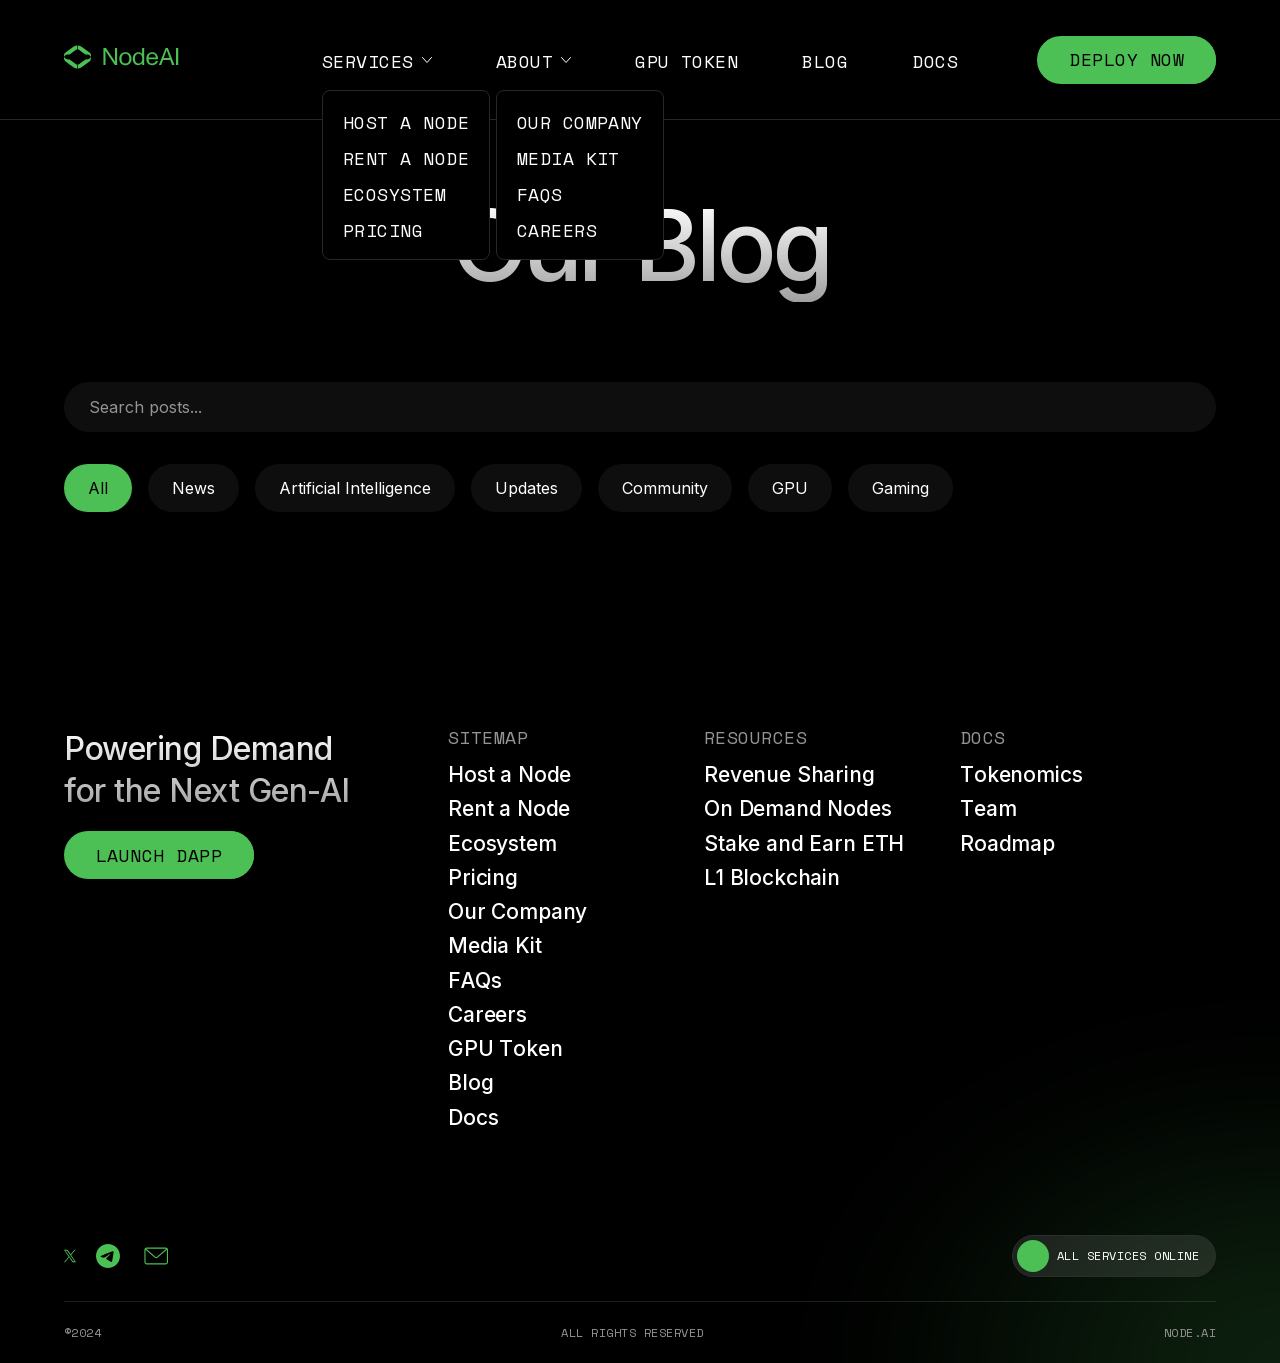
==== commit b4a7490f: "Restore header navigation, improve layout spacing, and fix visual styling" ====
--- a/blog.html
+++ b/blog.html
@@ -8,7 +8,7 @@
               function gtag(){dataLayer.push(arguments);}
               gtag('js', new Date());
               gtag('config', 'AW-16757973957');
-            </script><title>Node AI | Blog</title><link rel="preload" as="image" imagesrcset="/_next/image?url=https%3A%2F%2Fcdn.sanity.io%2Fimages%2F70v0mvvz%2Fproduction%2Fec5d711bbe32bbffa337812f289ac130c83552e4-115x24.svg%3Fh%3D100%26auto%3Dformat&amp;w=256&amp;q=75 1x, /_next/image?url=https%3A%2F%2Fcdn.sanity.io%2Fimages%2F70v0mvvz%2Fproduction%2Fec5d711bbe32bbffa337812f289ac130c83552e4-115x24.svg%3Fh%3D100%26auto%3Dformat&amp;w=640&amp;q=75 2x" fetchpriority="high"><meta name="next-head-count" content="16"><link rel="icon" href="https://www.nodes.ai/images/favicon/favicon.ico"><link rel="preconnect" href="https://fonts.googleapis.com/"><link rel="preconnect" href="https://fonts.gstatic.com/"><meta name="description" content="NodeAI is an advanced platform that effortlessly integrates cutting-edge technology with user-focused design. Our platform simplifies the complexity of AI deployment, allowing clients to launch nodes in minutes and easily access a global network of AI nodes."><meta property="og:title" content="Node AI"><meta property="og:description" content="NodeAI is an advanced platform that effortlessly integrates cutting-edge technology with user-focused design. Our platform simplifies the complexity of AI deployment, allowing clients to launch nodes in minutes and easily access a global network of AI nodes."><meta property="og:type" content="website"><meta property="og:image" content="/og-image.jpg"><meta name="twitter:card" content="summary_large_image"><meta name="twitter:creator" content="@NodeAIETH"><meta name="twitter:title" content="Node AI"><meta name="twitter:description" content="NodeAI is an advanced platform that effortlessly integrates cutting-edge technology with user-focused design. Our platform simplifies the complexity of AI deployment, allowing clients to launch nodes in minutes and easily access a global network of AI nodes."><meta name="twitter:image" content="/twitter-og-image.jpg"><link rel="preconnect" href="https://fonts.gstatic.com/" crossorigin=""><link rel="preload" href="_next/static/media/fc727f226c737876-s.p.woff2" as="font" type="font/woff2" data-next-font="size-adjust"><link rel="preload" href="_next/static/media/e4af272ccee01ff0-s.p.woff2" as="font" type="font/woff2" data-next-font="size-adjust"><link rel="preload" href="_next/static/css/c33d1c57a1c0d06e.css" as="style"><link rel="stylesheet" href="_next/static/css/c33d1c57a1c0d06e.css" data-n-g=""><noscript data-n-css=""></noscript><style id="__jsx-3494634195">html: {scrollbar-gutter:stable;background-color:#040404}body: {background-color:#040404}:root{--font-family-sans:'__Inter_a13d3b', '__Inter_Fallback_a13d3b';--font-family-mono:'__Space_Mono_33c22e', '__Space_Mono_Fallback_33c22e'}</style><style data-href="https://fonts.googleapis.com/css2?family=Inter:wght@500;700;800&amp;family=Space+Mono&amp;display=swap">@font-face{font-family:'Inter';font-style:normal;font-weight:500;font-display:swap;src:url(https://fonts.gstatic.com/s/inter/v20/UcCO3FwrK3iLTeHuS_nVMrMxCp50SjIw2boKoduKmMEVuI6fMZs.woff) format('woff')}@font-face{font-family:'Inter';font-style:normal;font-weight:700;font-display:swap;src:url(https://fonts.gstatic.com/s/inter/v20/UcCO3FwrK3iLTeHuS_nVMrMxCp50SjIw2boKoduKmMEVuFuYMZs.woff) format('woff')}@font-face{font-family:'Inter';font-style:normal;font-weight:800;font-display:swap;src:url(https://fonts.gstatic.com/s/inter/v20/UcCO3FwrK3iLTeHuS_nVMrMxCp50SjIw2boKoduKmMEVuDyYMZs.woff) format('woff')}@font-face{font-family:'Space Mono';font-style:normal;font-weight:400;font-display:swap;src:url(https://fonts.gstatic.com/s/spacemono/v17/i7dPIFZifjKcF5UAWdDRUEU.woff) format('woff')}@font-face{font-family:'Inter';font-style:normal;font-weight:500;font-display:swap;src:url(https://fonts.gstatic.com/s/inter/v20/UcC73FwrK3iLTeHuS_nVMrMxCp50SjIa2JL7W0Q5n-wU.woff2) format('woff2');unicode-range:U+0460-052F,U+1C80-1C8A,U+20B4,U+2DE0-2DFF,U+A640-A69F,U+FE2E-FE2F}@font-face{font-family:'Inter';font-style:normal;font-weight:500;font-display:swap;src:url(https://fonts.gstatic.com/s/inter/v20/UcC73FwrK3iLTeHuS_nVMrMxCp50SjIa0ZL7W0Q5n-wU.woff2) format('woff2');unicode-range:U+0301,U+0400-045F,U+0490-0491,U+04B0-04B1,U+2116}@font-face{font-family:'Inter';font-style:normal;font-weight:500;font-display:swap;src:url(https://fonts.gstatic.com/s/inter/v20/UcC73FwrK3iLTeHuS_nVMrMxCp50SjIa2ZL7W0Q5n-wU.woff2) format('woff2');unicode-range:U+1F00-1FFF}@font-face{font-family:'Inter';font-style:normal;font-weight:500;font-display:swap;src:url(https://fonts.gstatic.com/s/inter/v20/UcC73FwrK3iLTeHuS_nVMrMxCp50SjIa1pL7W0Q5n-wU.woff2) format('woff2');unicode-range:U+0370-0377,U+037A-037F,U+0384-038A,U+038C,U+038E-03A1,U+03A3-03FF}@font-face{font-family:'Inter';font-style:normal;font-weight:500;font-display:swap;src:url(https://fonts.gstatic.com/s/inter/v20/UcC73FwrK3iLTeHuS_nVMrMxCp50SjIa2pL7W0Q5n-wU.woff2) format('woff2');unicode-range:U+0102-0103,U+0110-0111,U+0128-0129,U+0168-0169,U+01A0-01A1,U+01AF-01B0,U+0300-0301,U+0303-0304,U+0308-0309,U+0323,U+0329,U+1EA0-1EF9,U+20AB}@font-face{font-family:'Inter';font-style:normal;font-weight:500;font-display:swap;src:url(https://fonts.gstatic.com/s/inter/v20/UcC73FwrK3iLTeHuS_nVMrMxCp50SjIa25L7W0Q5n-wU.woff2) format('woff2');unicode-range:U+0100-02BA,U+02BD-02C5,U+02C7-02CC,U+02CE-02D7,U+02DD-02FF,U+0304,U+0308,U+0329,U+1D00-1DBF,U+1E00-1E9F,U+1EF2-1EFF,U+2020,U+20A0-20AB,U+20AD-20C0,U+2113,U+2C60-2C7F,U+A720-A7FF}@font-face{font-family:'Inter';font-style:normal;font-weight:500;font-display:swap;src:url(https://fonts.gstatic.com/s/inter/v20/UcC73FwrK3iLTeHuS_nVMrMxCp50SjIa1ZL7W0Q5nw.woff2) format('woff2');unicode-range:U+0000-00FF,U+0131,U+0152-0153,U+02BB-02BC,U+02C6,U+02DA,U+02DC,U+0304,U+0308,U+0329,U+2000-206F,U+20AC,U+2122,U+2191,U+2193,U+2212,U+2215,U+FEFF,U+FFFD}@font-face{font-family:'Inter';font-style:normal;font-weight:700;font-display:swap;src:url(https://fonts.gstatic.com/s/inter/v20/UcC73FwrK3iLTeHuS_nVMrMxCp50SjIa2JL7W0Q5n-wU.woff2) format('woff2');unicode-range:U+0460-052F,U+1C80-1C8A,U+20B4,U+2DE0-2DFF,U+A640-A69F,U+FE2E-FE2F}@font-face{font-family:'Inter';font-style:normal;font-weight:700;font-display:swap;src:url(https://fonts.gstatic.com/s/inter/v20/UcC73FwrK3iLTeHuS_nVMrMxCp50SjIa0ZL7W0Q5n-wU.woff2) format('woff2');unicode-range:U+0301,U+0400-045F,U+0490-0491,U+04B0-04B1,U+2116}@font-face{font-family:'Inter';font-style:normal;font-weight:700;font-display:swap;src:url(https://fonts.gstatic.com/s/inter/v20/UcC73FwrK3iLTeHuS_nVMrMxCp50SjIa2ZL7W0Q5n-wU.woff2) format('woff2');unicode-range:U+1F00-1FFF}@font-face{font-family:'Inter';font-style:normal;font-weight:700;font-display:swap;src:url(https://fonts.gstatic.com/s/inter/v20/UcC73FwrK3iLTeHuS_nVMrMxCp50SjIa1pL7W0Q5n-wU.woff2) format('woff2');unicode-range:U+0370-0377,U+037A-037F,U+0384-038A,U+038C,U+038E-03A1,U+03A3-03FF}@font-face{font-family:'Inter';font-style:normal;font-weight:700;font-display:swap;src:url(https://fonts.gstatic.com/s/inter/v20/UcC73FwrK3iLTeHuS_nVMrMxCp50SjIa2pL7W0Q5n-wU.woff2) format('woff2');unicode-range:U+0102-0103,U+0110-0111,U+0128-0129,U+0168-0169,U+01A0-01A1,U+01AF-01B0,U+0300-0301,U+0303-0304,U+0308-0309,U+0323,U+0329,U+1EA0-1EF9,U+20AB}@font-face{font-family:'Inter';font-style:normal;font-weight:700;font-display:swap;src:url(https://fonts.gstatic.com/s/inter/v20/UcC73FwrK3iLTeHuS_nVMrMxCp50SjIa25L7W0Q5n-wU.woff2) format('woff2');unicode-range:U+0100-02BA,U+02BD-02C5,U+02C7-02CC,U+02CE-02D7,U+02DD-02FF,U+0304,U+0308,U+0329,U+1D00-1DBF,U+1E00-1E9F,U+1EF2-1EFF,U+2020,U+20A0-20AB,U+20AD-20C0,U+2113,U+2C60-2C7F,U+A720-A7FF}@font-face{font-family:'Inter';font-style:normal;font-weight:700;font-display:swap;src:url(https://fonts.gstatic.com/s/inter/v20/UcC73FwrK3iLTeHuS_nVMrMxCp50SjIa1ZL7W0Q5nw.woff2) format('woff2');unicode-range:U+0000-00FF,U+0131,U+0152-0153,U+02BB-02BC,U+02C6,U+02DA,U+02DC,U+0304,U+0308,U+0329,U+2000-206F,U+20AC,U+2122,U+2191,U+2193,U+2212,U+2215,U+FEFF,U+FFFD}@font-face{font-family:'Inter';font-style:normal;font-weight:800;font-display:swap;src:url(https://fonts.gstatic.com/s/inter/v20/UcC73FwrK3iLTeHuS_nVMrMxCp50SjIa2JL7W0Q5n-wU.woff2) format('woff2');unicode-range:U+0460-052F,U+1C80-1C8A,U+20B4,U+2DE0-2DFF,U+A640-A69F,U+FE2E-FE2F}@font-face{font-family:'Inter';font-style:normal;font-weight:800;font-display:swap;src:url(https://fonts.gstatic.com/s/inter/v20/UcC73FwrK3iLTeHuS_nVMrMxCp50SjIa0ZL7W0Q5n-wU.woff2) format('woff2');unicode-range:U+0301,U+0400-045F,U+0490-0491,U+04B0-04B1,U+2116}@font-face{font-family:'Inter';font-style:normal;font-weight:800;font-display:swap;src:url(https://fonts.gstatic.com/s/inter/v20/UcC73FwrK3iLTeHuS_nVMrMxCp50SjIa2ZL7W0Q5n-wU.woff2) format('woff2');unicode-range:U+1F00-1FFF}@font-face{font-family:'Inter';font-style:normal;font-weight:800;font-display:swap;src:url(https://fonts.gstatic.com/s/inter/v20/UcC73FwrK3iLTeHuS_nVMrMxCp50SjIa1pL7W0Q5n-wU.woff2) format('woff2');unicode-range:U+0370-0377,U+037A-037F,U+0384-038A,U+038C,U+038E-03A1,U+03A3-03FF}@font-face{font-family:'Inter';font-style:normal;font-weight:800;font-display:swap;src:url(https://fonts.gstatic.com/s/inter/v20/UcC73FwrK3iLTeHuS_nVMrMxCp50SjIa2pL7W0Q5n-wU.woff2) format('woff2');unicode-range:U+0102-0103,U+0110-0111,U+0128-0129,U+0168-0169,U+01A0-01A1,U+01AF-01B0,U+0300-0301,U+0303-0304,U+0308-0309,U+0323,U+0329,U+1EA0-1EF9,U+20AB}@font-face{font-family:'Inter';font-style:normal;font-weight:800;font-display:swap;src:url(https://fonts.gstatic.com/s/inter/v20/UcC73FwrK3iLTeHuS_nVMrMxCp50SjIa25L7W0Q5n-wU.woff2) format('woff2');unicode-range:U+0100-02BA,U+02BD-02C5,U+02C7-02CC,U+02CE-02D7,U+02DD-02FF,U+0304,U+0308,U+0329,U+1D00-1DBF,U+1E00-1E9F,U+1EF2-1EFF,U+2020,U+20A0-20AB,U+20AD-20C0,U+2113,U+2C60-2C7F,U+A720-A7FF}@font-face{font-family:'Inter';font-style:normal;font-weight:800;font-display:swap;src:url(https://fonts.gstatic.com/s/inter/v20/UcC73FwrK3iLTeHuS_nVMrMxCp50SjIa1ZL7W0Q5nw.woff2) format('woff2');unicode-range:U+0000-00FF,U+0131,U+0152-0153,U+02BB-02BC,U+02C6,U+02DA,U+02DC,U+0304,U+0308,U+0329,U+2000-206F,U+20AC,U+2122,U+2191,U+2193,U+2212,U+2215,U+FEFF,U+FFFD}@font-face{font-family:'Space Mono';font-style:normal;font-weight:400;font-display:swap;src:url(https://fonts.gstatic.com/s/spacemono/v17/i7dPIFZifjKcF5UAWdDRYE58RXi4EwSsbg.woff2) format('woff2');unicode-range:U+0102-0103,U+0110-0111,U+0128-0129,U+0168-0169,U+01A0-01A1,U+01AF-01B0,U+0300-0301,U+0303-0304,U+0308-0309,U+0323,U+0329,U+1EA0-1EF9,U+20AB}@font-face{font-family:'Space Mono';font-style:normal;font-weight:400;font-display:swap;src:url(https://fonts.gstatic.com/s/spacemono/v17/i7dPIFZifjKcF5UAWdDRYE98RXi4EwSsbg.woff2) format('woff2');unicode-range:U+0100-02BA,U+02BD-02C5,U+02C7-02CC,U+02CE-02D7,U+02DD-02FF,U+0304,U+0308,U+0329,U+1D00-1DBF,U+1E00-1E9F,U+1EF2-1EFF,U+2020,U+20A0-20AB,U+20AD-20C0,U+2113,U+2C60-2C7F,U+A720-A7FF}@font-face{font-family:'Space Mono';font-style:normal;font-weight:400;font-display:swap;src:url(https://fonts.gstatic.com/s/spacemono/v17/i7dPIFZifjKcF5UAWdDRYEF8RXi4EwQ.woff2) format('woff2');unicode-range:U+0000-00FF,U+0131,U+0152-0153,U+02BB-02BC,U+02C6,U+02DA,U+02DC,U+0304,U+0308,U+0329,U+2000-206F,U+20AC,U+2122,U+2191,U+2193,U+2212,U+2215,U+FEFF,U+FFFD}</style></head><body class="z-10 bg-black text-off-white min-h-screen antialiased"><div id="__next"><div class="jsx-3494634195 relative z-1"><div class="z-50 min-h-screen flex flex-col w-full h-full relative"><header class="fixed top-0 z-20 flex w-full h-header md:h-header-lg pointer-events-auto border-b border-grey-100 backdrop-blur-xl"><div id="header-overlay" class="absolute top-0 left-0 z-10 w-full h-full 
+            </script><title>Node AI | Blog</title><link rel="preload" as="image" imagesrcset="/_next/image?url=https%3A%2F%2Fcdn.sanity.io%2Fimages%2F70v0mvvz%2Fproduction%2Fec5d711bbe32bbffa337812f289ac130c83552e4-115x24.svg%3Fh%3D100%26auto%3Dformat&amp;w=256&amp;q=75 1x, /_next/image?url=https%3A%2F%2Fcdn.sanity.io%2Fimages%2F70v0mvvz%2Fproduction%2Fec5d711bbe32bbffa337812f289ac130c83552e4-115x24.svg%3Fh%3D100%26auto%3Dformat&amp;w=640&amp;q=75 2x" fetchpriority="high"><meta name="next-head-count" content="16"><link rel="icon" href="https://www.nodes.ai/images/favicon/favicon.ico"><link rel="preconnect" href="https://fonts.googleapis.com/"><link rel="preconnect" href="https://fonts.gstatic.com/"><meta name="description" content="NodeAI is an advanced platform that effortlessly integrates cutting-edge technology with user-focused design. Our platform simplifies the complexity of AI deployment, allowing clients to launch nodes in minutes and easily access a global network of AI nodes."><meta property="og:title" content="Node AI"><meta property="og:description" content="NodeAI is an advanced platform that effortlessly integrates cutting-edge technology with user-focused design. Our platform simplifies the complexity of AI deployment, allowing clients to launch nodes in minutes and easily access a global network of AI nodes."><meta property="og:type" content="website"><meta property="og:image" content="/og-image.jpg"><meta name="twitter:card" content="summary_large_image"><meta name="twitter:creator" content="@NodeAIETH"><meta name="twitter:title" content="Node AI"><meta name="twitter:description" content="NodeAI is an advanced platform that effortlessly integrates cutting-edge technology with user-focused design. Our platform simplifies the complexity of AI deployment, allowing clients to launch nodes in minutes and easily access a global network of AI nodes."><meta name="twitter:image" content="/twitter-og-image.jpg"><link rel="preconnect" href="https://fonts.gstatic.com/" crossorigin=""><link rel="preload" href="_next/static/media/fc727f226c737876-s.p.woff2" as="font" type="font/woff2" data-next-font="size-adjust"><link rel="preload" href="_next/static/media/e4af272ccee01ff0-s.p.woff2" as="font" type="font/woff2" data-next-font="size-adjust"><link rel="preload" href="_next/static/css/c33d1c57a1c0d06e.css" as="style"><link rel="stylesheet" href="_next/static/css/c33d1c57a1c0d06e.css" data-n-g=""><noscript data-n-css=""></noscript><style id="__jsx-3494634195">html: {scrollbar-gutter:stable;background-color:#040404}body: {background-color:#040404}:root{--font-family-sans:'__Inter_a13d3b', '__Inter_Fallback_a13d3b';--font-family-mono:'__Space_Mono_33c22e', '__Space_Mono_Fallback_33c22e'}</style><style data-href="https://fonts.googleapis.com/css2?family=Inter:wght@500;700;800&amp;family=Space+Mono&amp;display=swap">@font-face{font-family:'Inter';font-style:normal;font-weight:500;font-display:swap;src:url(https://fonts.gstatic.com/s/inter/v20/UcCO3FwrK3iLTeHuS_nVMrMxCp50SjIw2boKoduKmMEVuI6fMZs.woff) format('woff')}@font-face{font-family:'Inter';font-style:normal;font-weight:700;font-display:swap;src:url(https://fonts.gstatic.com/s/inter/v20/UcCO3FwrK3iLTeHuS_nVMrMxCp50SjIw2boKoduKmMEVuFuYMZs.woff) format('woff')}@font-face{font-family:'Inter';font-style:normal;font-weight:800;font-display:swap;src:url(https://fonts.gstatic.com/s/inter/v20/UcCO3FwrK3iLTeHuS_nVMrMxCp50SjIw2boKoduKmMEVuDyYMZs.woff) format('woff')}@font-face{font-family:'Space Mono';font-style:normal;font-weight:400;font-display:swap;src:url(https://fonts.gstatic.com/s/spacemono/v17/i7dPIFZifjKcF5UAWdDRUEU.woff) format('woff')}@font-face{font-family:'Inter';font-style:normal;font-weight:500;font-display:swap;src:url(https://fonts.gstatic.com/s/inter/v20/UcC73FwrK3iLTeHuS_nVMrMxCp50SjIa2JL7W0Q5n-wU.woff2) format('woff2');unicode-range:U+0460-052F,U+1C80-1C8A,U+20B4,U+2DE0-2DFF,U+A640-A69F,U+FE2E-FE2F}@font-face{font-family:'Inter';font-style:normal;font-weight:500;font-display:swap;src:url(https://fonts.gstatic.com/s/inter/v20/UcC73FwrK3iLTeHuS_nVMrMxCp50SjIa0ZL7W0Q5n-wU.woff2) format('woff2');unicode-range:U+0301,U+0400-045F,U+0490-0491,U+04B0-04B1,U+2116}@font-face{font-family:'Inter';font-style:normal;font-weight:500;font-display:swap;src:url(https://fonts.gstatic.com/s/inter/v20/UcC73FwrK3iLTeHuS_nVMrMxCp50SjIa2ZL7W0Q5n-wU.woff2) format('woff2');unicode-range:U+1F00-1FFF}@font-face{font-family:'Inter';font-style:normal;font-weight:500;font-display:swap;src:url(https://fonts.gstatic.com/s/inter/v20/UcC73FwrK3iLTeHuS_nVMrMxCp50SjIa1pL7W0Q5n-wU.woff2) format('woff2');unicode-range:U+0370-0377,U+037A-037F,U+0384-038A,U+038C,U+038E-03A1,U+03A3-03FF}@font-face{font-family:'Inter';font-style:normal;font-weight:500;font-display:swap;src:url(https://fonts.gstatic.com/s/inter/v20/UcC73FwrK3iLTeHuS_nVMrMxCp50SjIa2pL7W0Q5n-wU.woff2) format('woff2');unicode-range:U+0102-0103,U+0110-0111,U+0128-0129,U+0168-0169,U+01A0-01A1,U+01AF-01B0,U+0300-0301,U+0303-0304,U+0308-0309,U+0323,U+0329,U+1EA0-1EF9,U+20AB}@font-face{font-family:'Inter';font-style:normal;font-weight:500;font-display:swap;src:url(https://fonts.gstatic.com/s/inter/v20/UcC73FwrK3iLTeHuS_nVMrMxCp50SjIa25L7W0Q5n-wU.woff2) format('woff2');unicode-range:U+0100-02BA,U+02BD-02C5,U+02C7-02CC,U+02CE-02D7,U+02DD-02FF,U+0304,U+0308,U+0329,U+1D00-1DBF,U+1E00-1E9F,U+1EF2-1EFF,U+2020,U+20A0-20AB,U+20AD-20C0,U+2113,U+2C60-2C7F,U+A720-A7FF}@font-face{font-family:'Inter';font-style:normal;font-weight:500;font-display:swap;src:url(https://fonts.gstatic.com/s/inter/v20/UcC73FwrK3iLTeHuS_nVMrMxCp50SjIa1ZL7W0Q5nw.woff2) format('woff2');unicode-range:U+0000-00FF,U+0131,U+0152-0153,U+02BB-02BC,U+02C6,U+02DA,U+02DC,U+0304,U+0308,U+0329,U+2000-206F,U+20AC,U+2122,U+2191,U+2193,U+2212,U+2215,U+FEFF,U+FFFD}@font-face{font-family:'Inter';font-style:normal;font-weight:700;font-display:swap;src:url(https://fonts.gstatic.com/s/inter/v20/UcC73FwrK3iLTeHuS_nVMrMxCp50SjIa2JL7W0Q5n-wU.woff2) format('woff2');unicode-range:U+0460-052F,U+1C80-1C8A,U+20B4,U+2DE0-2DFF,U+A640-A69F,U+FE2E-FE2F}@font-face{font-family:'Inter';font-style:normal;font-weight:700;font-display:swap;src:url(https://fonts.gstatic.com/s/inter/v20/UcC73FwrK3iLTeHuS_nVMrMxCp50SjIa0ZL7W0Q5n-wU.woff2) format('woff2');unicode-range:U+0301,U+0400-045F,U+0490-0491,U+04B0-04B1,U+2116}@font-face{font-family:'Inter';font-style:normal;font-weight:700;font-display:swap;src:url(https://fonts.gstatic.com/s/inter/v20/UcC73FwrK3iLTeHuS_nVMrMxCp50SjIa2ZL7W0Q5n-wU.woff2) format('woff2');unicode-range:U+1F00-1FFF}@font-face{font-family:'Inter';font-style:normal;font-weight:700;font-display:swap;src:url(https://fonts.gstatic.com/s/inter/v20/UcC73FwrK3iLTeHuS_nVMrMxCp50SjIa1pL7W0Q5n-wU.woff2) format('woff2');unicode-range:U+0370-0377,U+037A-037F,U+0384-038A,U+038C,U+038E-03A1,U+03A3-03FF}@font-face{font-family:'Inter';font-style:normal;font-weight:700;font-display:swap;src:url(https://fonts.gstatic.com/s/inter/v20/UcC73FwrK3iLTeHuS_nVMrMxCp50SjIa2pL7W0Q5n-wU.woff2) format('woff2');unicode-range:U+0102-0103,U+0110-0111,U+0128-0129,U+0168-0169,U+01A0-01A1,U+01AF-01B0,U+0300-0301,U+0303-0304,U+0308-0309,U+0323,U+0329,U+1EA0-1EF9,U+20AB}@font-face{font-family:'Inter';font-style:normal;font-weight:700;font-display:swap;src:url(https://fonts.gstatic.com/s/inter/v20/UcC73FwrK3iLTeHuS_nVMrMxCp50SjIa25L7W0Q5n-wU.woff2) format('woff2');unicode-range:U+0100-02BA,U+02BD-02C5,U+02C7-02CC,U+02CE-02D7,U+02DD-02FF,U+0304,U+0308,U+0329,U+1D00-1DBF,U+1E00-1E9F,U+1EF2-1EFF,U+2020,U+20A0-20AB,U+20AD-20C0,U+2113,U+2C60-2C7F,U+A720-A7FF}@font-face{font-family:'Inter';font-style:normal;font-weight:700;font-display:swap;src:url(https://fonts.gstatic.com/s/inter/v20/UcC73FwrK3iLTeHuS_nVMrMxCp50SjIa1ZL7W0Q5nw.woff2) format('woff2');unicode-range:U+0000-00FF,U+0131,U+0152-0153,U+02BB-02BC,U+02C6,U+02DA,U+02DC,U+0304,U+0308,U+0329,U+2000-206F,U+20AC,U+2122,U+2191,U+2193,U+2212,U+2215,U+FEFF,U+FFFD}@font-face{font-family:'Inter';font-style:normal;font-weight:800;font-display:swap;src:url(https://fonts.gstatic.com/s/inter/v20/UcC73FwrK3iLTeHuS_nVMrMxCp50SjIa2JL7W0Q5n-wU.woff2) format('woff2');unicode-range:U+0460-052F,U+1C80-1C8A,U+20B4,U+2DE0-2DFF,U+A640-A69F,U+FE2E-FE2F}@font-face{font-family:'Inter';font-style:normal;font-weight:800;font-display:swap;src:url(https://fonts.gstatic.com/s/inter/v20/UcC73FwrK3iLTeHuS_nVMrMxCp50SjIa0ZL7W0Q5n-wU.woff2) format('woff2');unicode-range:U+0301,U+0400-045F,U+0490-0491,U+04B0-04B1,U+2116}@font-face{font-family:'Inter';font-style:normal;font-weight:800;font-display:swap;src:url(https://fonts.gstatic.com/s/inter/v20/UcC73FwrK3iLTeHuS_nVMrMxCp50SjIa2ZL7W0Q5n-wU.woff2) format('woff2');unicode-range:U+1F00-1FFF}@font-face{font-family:'Inter';font-style:normal;font-weight:800;font-display:swap;src:url(https://fonts.gstatic.com/s/inter/v20/UcC73FwrK3iLTeHuS_nVMrMxCp50SjIa1pL7W0Q5n-wU.woff2) format('woff2');unicode-range:U+0370-0377,U+037A-037F,U+0384-038A,U+038C,U+038E-03A1,U+03A3-03FF}@font-face{font-family:'Inter';font-style:normal;font-weight:800;font-display:swap;src:url(https://fonts.gstatic.com/s/inter/v20/UcC73FwrK3iLTeHuS_nVMrMxCp50SjIa2pL7W0Q5n-wU.woff2) format('woff2');unicode-range:U+0102-0103,U+0110-0111,U+0128-0129,U+0168-0169,U+01A0-01A1,U+01AF-01B0,U+0300-0301,U+0303-0304,U+0308-0309,U+0323,U+0329,U+1EA0-1EF9,U+20AB}@font-face{font-family:'Inter';font-style:normal;font-weight:800;font-display:swap;src:url(https://fonts.gstatic.com/s/inter/v20/UcC73FwrK3iLTeHuS_nVMrMxCp50SjIa25L7W0Q5n-wU.woff2) format('woff2');unicode-range:U+0100-02BA,U+02BD-02C5,U+02C7-02CC,U+02CE-02D7,U+02DD-02FF,U+0304,U+0308,U+0329,U+1D00-1DBF,U+1E00-1E9F,U+1EF2-1EFF,U+2020,U+20A0-20AB,U+20AD-20C0,U+2113,U+2C60-2C7F,U+A720-A7FF}@font-face{font-family:'Inter';font-style:normal;font-weight:800;font-display:swap;src:url(https://fonts.gstatic.com/s/inter/v20/UcC73FwrK3iLTeHuS_nVMrMxCp50SjIa1ZL7W0Q5nw.woff2) format('woff2');unicode-range:U+0000-00FF,U+0131,U+0152-0153,U+02BB-02BC,U+02C6,U+02DA,U+02DC,U+0304,U+0308,U+0329,U+2000-206F,U+20AC,U+2122,U+2191,U+2193,U+2212,U+2215,U+FEFF,U+FFFD}@font-face{font-family:'Space Mono';font-style:normal;font-weight:400;font-display:swap;src:url(https://fonts.gstatic.com/s/spacemono/v17/i7dPIFZifjKcF5UAWdDRYE58RXi4EwSsbg.woff2) format('woff2');unicode-range:U+0102-0103,U+0110-0111,U+0128-0129,U+0168-0169,U+01A0-01A1,U+01AF-01B0,U+0300-0301,U+0303-0304,U+0308-0309,U+0323,U+0329,U+1EA0-1EF9,U+20AB}@font-face{font-family:'Space Mono';font-style:normal;font-weight:400;font-display:swap;src:url(https://fonts.gstatic.com/s/spacemono/v17/i7dPIFZifjKcF5UAWdDRYE98RXi4EwSsbg.woff2) format('woff2');unicode-range:U+0100-02BA,U+02BD-02C5,U+02C7-02CC,U+02CE-02D7,U+02DD-02FF,U+0304,U+0308,U+0329,U+1D00-1DBF,U+1E00-1E9F,U+1EF2-1EFF,U+2020,U+20A0-20AB,U+20AD-20C0,U+2113,U+2C60-2C7F,U+A720-A7FF}@font-face{font-family:'Space Mono';font-style:normal;font-weight:400;font-display:swap;src:url(https://fonts.gstatic.com/s/spacemono/v17/i7dPIFZifjKcF5UAWdDRYEF8RXi4EwQ.woff2) format('woff2');unicode-range:U+0000-00FF,U+0131,U+0152-0153,U+02BB-02BC,U+02C6,U+02DA,U+02DC,U+0304,U+0308,U+0329,U+2000-206F,U+20AC,U+2122,U+2191,U+2193,U+2212,U+2215,U+FEFF,U+FFFD}</style><link rel="stylesheet" href="custom.css"></head><body class="z-10 bg-black text-off-white min-h-screen antialiased"><div id="__next"><div class="jsx-3494634195 relative z-1"><div class="z-50 min-h-screen flex flex-col w-full h-full relative"><header class="fixed top-0 z-20 flex w-full h-header md:h-header-lg pointer-events-auto border-b border-grey-100 backdrop-blur-xl"><div id="header-overlay" class="absolute top-0 left-0 z-10 w-full h-full 
                 bg-opacity-70 transition-opacity 
                   duration-200 backdrop-blur-xl"></div><div class="grid grid-cols-12 gap-3 w-full max-w-1920 m-auto px-4 md:px-16 w-full z-10"><div class="flex col-span-12 lg:items-center lg:justify-center"><a class="z-10 w-auto lg:flex-1" aria-label="Home" href="index.html"><h1 class="inline-flex items-center gap-2 h-full"><img alt="NodeAI" fetchpriority="high" width="200" height="200" decoding="async" data-nimg="1" class="w-auto h-5 sm:h-6 inline-block transition duration-200 delay-500" style="color:transparent" src="_next/image.url_https_3A_2F_2Fcdn.sanity.io_2Fimages_2F70v0mvvz_2Fproduction_2Fec5d711bbe32bbffa337812f289ac130c83552e4-115x24.svg_3Fh_3D100_26auto_3Dformat_w_640_q_75.svg"><span class="sr-only">NodeAI</span></h1></a><div id="mobile-nav-bg" class="fixed inset-0 w-full h-screen bg-mobile-nav pointer-events-none lg:hidden -translate-y-full"></div><nav style="opacity:0;pointer-events:none" class="fixed inset-0 z-20 flex items-start justify-center
                            lg:items-center lg:justify-center lg:static
@@ -242,4 +242,32 @@
             visibility: unset;
             color: unset;
           }
-          </style></noscript></div></body>+          </style></noscript></div><script src="custom.js"></script><script id="mobile-menu-script">
+document.addEventListener('DOMContentLoaded', function() {
+  var toggleBtn = document.querySelector('button[aria-label="Toggle menu"]');
+  var nav = document.querySelector('nav[aria-label="Main navigation"]');
+  var mobileBg = document.getElementById('mobile-nav-bg');
+  if (toggleBtn && nav) {
+    toggleBtn.addEventListener('click', function() {
+      var isExpanded = toggleBtn.getAttribute('aria-expanded') === 'true';
+      toggleBtn.setAttribute('aria-expanded', !isExpanded);
+      if (!isExpanded) {
+        nav.style.opacity = '1';
+        nav.style.pointerEvents = 'auto';
+        nav.classList.remove('pointer-events-none');
+        if (mobileBg) {
+          mobileBg.classList.remove('-translate-y-full');
+          mobileBg.style.transform = 'translateY(0)';
+        }
+      } else {
+        nav.style.opacity = '';
+        nav.style.pointerEvents = '';
+        if (mobileBg) {
+          mobileBg.style.transform = '';
+          mobileBg.classList.add('-translate-y-full');
+        }
+      }
+    });
+  }
+});
+</script></body>
--- a/custom.css
+++ b/custom.css
@@ -0,0 +1,116 @@
+/* =========================================================
+   Node AI Custom Styles - Navigation & Layout Fixes
+   ========================================================= */
+
+/* Desktop Navigation Header */
+@media (min-width: 1024px) {
+  nav[aria-label="Main navigation"],
+  nav.group\/nav {
+    opacity: 1 !important;
+    pointer-events: auto !important;
+    position: static !important;
+    display: flex !important;
+  }
+  .group:hover > div[style*="height:0px"],
+  .group:hover > div[style*="height: 0px"],
+  .group:hover > div.lg\:absolute {
+    height: auto !important;
+    overflow: visible !important;
+    pointer-events: auto !important;
+  }
+  .group:hover ul {
+    opacity: 1 !important;
+    pointer-events: auto !important;
+    transform: translateY(0) !important;
+  }
+  .group:hover ul li a {
+    transform: translateY(0) !important;
+  }
+}
+
+/* Make animated elements visible in static mode */
+.opacity-0 {
+  opacity: 1 !important;
+}
+.translate-y-4,
+.translate-y-8,
+.translate-y-10,
+.translate-y-12,
+.translate-y-20,
+.translate-y-24,
+.translate-y-28 {
+  transform: none !important;
+}
+.scale-0 {
+  transform: scale(1) !important;
+}
+
+/* Ensure screen-reader only elements remain invisible */
+.sr-only {
+  position: absolute !important;
+  width: 1px !important;
+  height: 1px !important;
+  padding: 0 !important;
+  margin: -1px !important;
+  overflow: hidden !important;
+  clip: rect(0, 0, 0, 0) !important;
+  white-space: nowrap !important;
+  border-width: 0 !important;
+}
+
+/* Fix roll-over text container height */
+.overflow-hidden.relative {
+  height: 1.25em !important;
+  line-height: 1.25em !important;
+}
+
+/* Hide empty WebGL canvas container */
+canvas {
+  display: none !important;
+}
+
+/* Remove unnecessary large vertical spaces from SSR sticky scroll */
+.deploy-body .h-screen {
+  height: auto !important;
+  min-height: auto !important;
+  padding: 2rem 0 !important;
+}
+.w-full.hidden.lg\:block.-mt-60 {
+  margin-top: 0 !important;
+}
+.mt-96 {
+  margin-top: 2.5rem !important;
+}
+.mb-60 {
+  margin-bottom: 4rem !important;
+}
+.md\:mb-60 {
+  margin-bottom: 5rem !important;
+}
+.h-\[50vh\] {
+  height: auto !important;
+  min-height: auto !important;
+  padding: 1.5rem 0 !important;
+}
+
+div[class*="xl:col-span-7"][class*="sticky"] {
+  height: 460px !important;
+  position: sticky !important;
+  top: 100px !important;
+}
+div[class*="xl:col-span-7"] .h-screen {
+  height: 100% !important;
+}
+div[class*="xl:col-span-7"] img {
+  max-height: 440px !important;
+  object-fit: contain !important;
+  width: auto !important;
+  margin: 0 auto !important;
+}
+
+/* Text gradient styling */
+.text-gradient {
+  background: linear-gradient(180deg, #FFFFFF 0%, #A0A0A0 100%);
+  -webkit-background-clip: text;
+  -webkit-text-fill-color: transparent;
+}
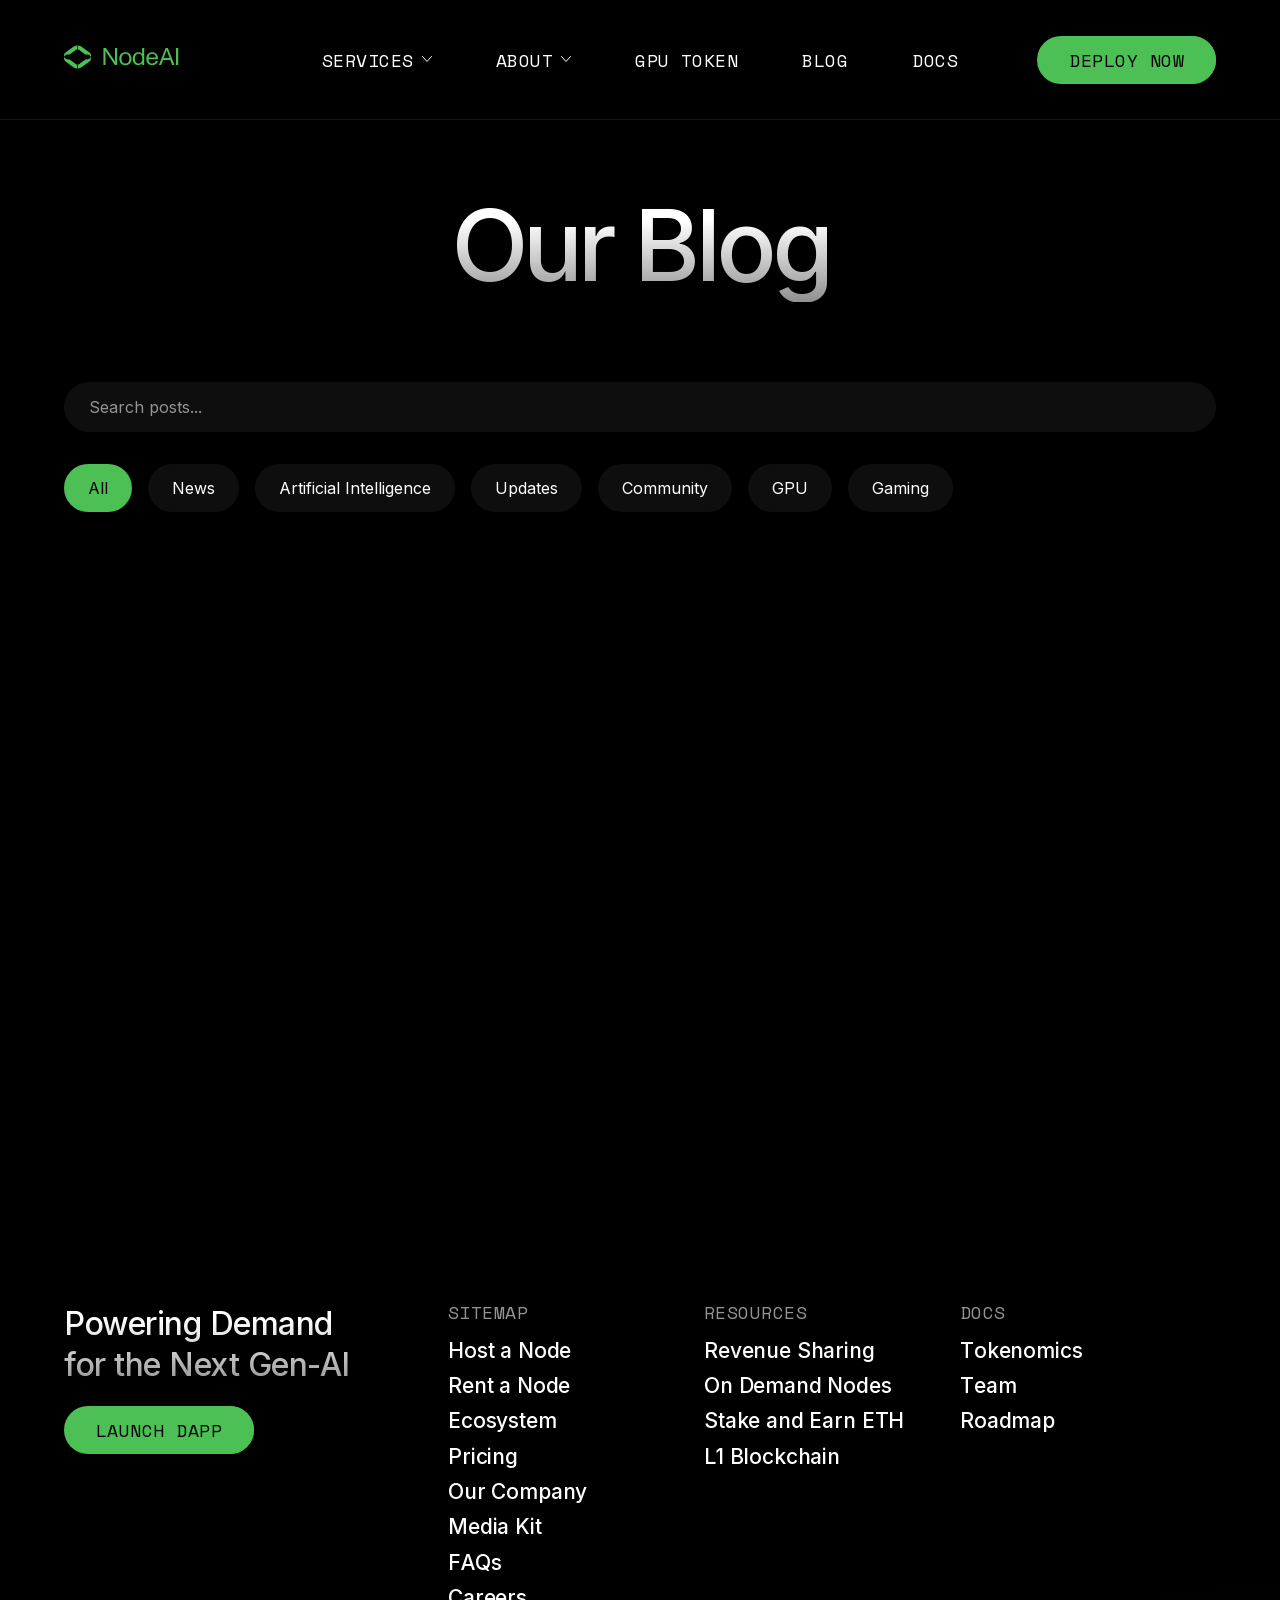
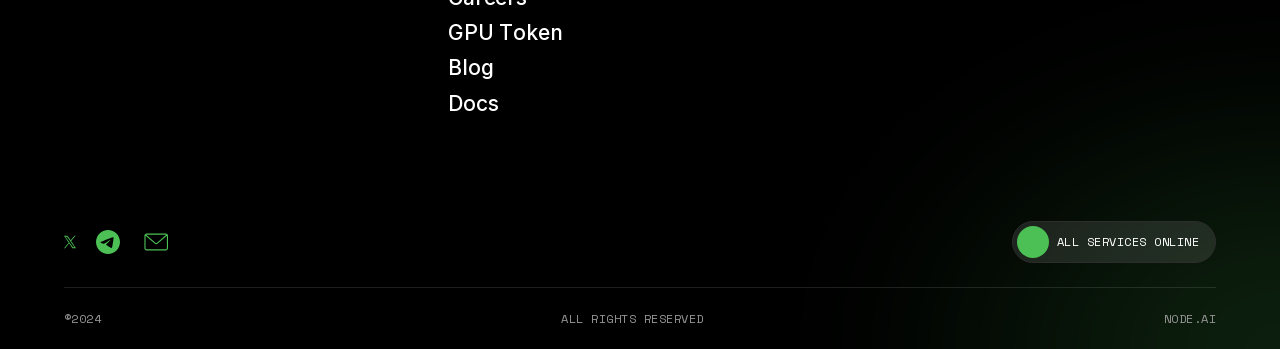
==== commit 19c58989: "Polish layout, fix overlapping text, restore dropdown menus and clean responsive styles" ====
--- a/blog.html
+++ b/blog.html
@@ -242,32 +242,4 @@
             visibility: unset;
             color: unset;
           }
-          </style></noscript></div><script src="custom.js"></script><script id="mobile-menu-script">
-document.addEventListener('DOMContentLoaded', function() {
-  var toggleBtn = document.querySelector('button[aria-label="Toggle menu"]');
-  var nav = document.querySelector('nav[aria-label="Main navigation"]');
-  var mobileBg = document.getElementById('mobile-nav-bg');
-  if (toggleBtn && nav) {
-    toggleBtn.addEventListener('click', function() {
-      var isExpanded = toggleBtn.getAttribute('aria-expanded') === 'true';
-      toggleBtn.setAttribute('aria-expanded', !isExpanded);
-      if (!isExpanded) {
-        nav.style.opacity = '1';
-        nav.style.pointerEvents = 'auto';
-        nav.classList.remove('pointer-events-none');
-        if (mobileBg) {
-          mobileBg.classList.remove('-translate-y-full');
-          mobileBg.style.transform = 'translateY(0)';
-        }
-      } else {
-        nav.style.opacity = '';
-        nav.style.pointerEvents = '';
-        if (mobileBg) {
-          mobileBg.style.transform = '';
-          mobileBg.classList.add('-translate-y-full');
-        }
-      }
-    });
-  }
-});
-</script></body>+          </style></noscript></div><script src="custom.js"></script></body>
--- a/custom.css
+++ b/custom.css
@@ -1,8 +1,45 @@
-/* =========================================================
-   Node AI Custom Styles - Navigation & Layout Fixes
+﻿/* =========================================================
+   Node AI - Polished Custom Styles & Layout Fixes
    ========================================================= */
 
-/* Desktop Navigation Header */
+/* 1. Typography & General Layout */
+html {
+  scroll-behavior: smooth;
+  background-color: #000000;
+  color: #ffffff;
+}
+
+body {
+  overflow-x: hidden;
+  background-color: #000000;
+  color: #ffffff;
+}
+
+/* 2. Fix Double-Text in Rollover Menus and Buttons */
+.flex.absolute.top-full {
+  display: none !important;
+}
+
+div.overflow-hidden.relative > .flex {
+  display: inline-flex !important;
+  flex-direction: row !important;
+  flex-wrap: nowrap !important;
+}
+
+/* 3. Header & Navigation */
+header {
+  position: fixed !important;
+  top: 0 !important;
+  left: 0 !important;
+  right: 0 !important;
+  width: 100% !important;
+  z-index: 100 !important;
+  backdrop-filter: blur(16px) !important;
+  -webkit-backdrop-filter: blur(16px) !important;
+  background: rgba(0, 0, 0, 0.75) !important;
+  border-bottom: 1px solid rgba(255, 255, 255, 0.08) !important;
+}
+
 @media (min-width: 1024px) {
   nav[aria-label="Main navigation"],
   nav.group\/nav {
@@ -10,28 +47,69 @@
     pointer-events: auto !important;
     position: static !important;
     display: flex !important;
-  }
-  .group:hover > div[style*="height:0px"],
-  .group:hover > div[style*="height: 0px"],
-  .group:hover > div.lg\:absolute {
     height: auto !important;
-    overflow: visible !important;
+    background: transparent !important;
+  }
+
+  .relative.group {
+    position: relative !important;
+  }
+
+  .relative.group > div.lg\:absolute {
+    display: none !important;
+    position: absolute !important;
+    top: 100% !important;
+    left: 50% !important;
+    transform: translateX(-50%) !important;
+    padding-top: 12px !important;
+    height: auto !important;
+    z-index: 110 !important;
+    min-width: 190px !important;
+  }
+
+  .relative.group:hover > div.lg\:absolute,
+  .relative.group:focus-within > div.lg\:absolute {
+    display: block !important;
     pointer-events: auto !important;
   }
-  .group:hover ul {
+
+  .relative.group > div.lg\:absolute > ul {
     opacity: 1 !important;
     pointer-events: auto !important;
-    transform: translateY(0) !important;
-  }
-  .group:hover ul li a {
-    transform: translateY(0) !important;
-  }
-}
-
-/* Make animated elements visible in static mode */
+    background: rgba(10, 10, 10, 0.95) !important;
+    border: 1px solid rgba(255, 255, 255, 0.12) !important;
+    border-radius: 12px !important;
+    padding: 12px 16px !important;
+    box-shadow: 0 10px 30px rgba(0, 0, 0, 0.8) !important;
+    backdrop-filter: blur(20px) !important;
+    -webkit-backdrop-filter: blur(20px) !important;
+  }
+
+  .relative.group > div.lg\:absolute > ul li a {
+    transform: none !important;
+    opacity: 0.8 !important;
+    padding: 6px 0 !important;
+    display: block !important;
+    transition: all 0.2s ease !important;
+  }
+
+  .relative.group > div.lg\:absolute > ul li a:hover {
+    opacity: 1 !important;
+    color: #4cc054 !important;
+    transform: translateX(4px) !important;
+  }
+}
+
+/* 4. Hide Incomplete Sticky Floating Section Nav */
+.bg-section-nav {
+  display: none !important;
+}
+
+/* 5. Make Static Content Visible */
 .opacity-0 {
   opacity: 1 !important;
 }
+
 .translate-y-4,
 .translate-y-8,
 .translate-y-10,
@@ -41,11 +119,94 @@
 .translate-y-28 {
   transform: none !important;
 }
+
 .scale-0 {
   transform: scale(1) !important;
 }
 
-/* Ensure screen-reader only elements remain invisible */
+/* 6. Clean Up Oversized Spacing & SSR Scroll Pinning */
+.deploy-body .h-screen {
+  height: auto !important;
+  min-height: auto !important;
+  padding: 2.5rem 0 !important;
+}
+
+.w-full.hidden.lg\:block.-mt-60 {
+  margin-top: 0 !important;
+}
+
+.mt-96 {
+  margin-top: 2rem !important;
+}
+
+.mb-60 {
+  margin-bottom: 3.5rem !important;
+}
+
+.md\:mb-60 {
+  margin-bottom: 4rem !important;
+}
+
+.h-\[50vh\] {
+  height: auto !important;
+  min-height: auto !important;
+  padding: 1.5rem 0 !important;
+}
+
+div[class*="xl:col-span-7"][class*="sticky"],
+div[class*="2xl:col-span-6"][class*="sticky"] {
+  height: 480px !important;
+  position: sticky !important;
+  top: 120px !important;
+  display: flex !important;
+  align-items: center !important;
+  justify-content: center !important;
+}
+
+div[class*="xl:col-span-7"] .h-screen {
+  height: 100% !important;
+}
+
+div[class*="xl:col-span-7"] img {
+  max-height: 440px !important;
+  width: auto !important;
+  object-fit: contain !important;
+  margin: 0 auto !important;
+  border-radius: 16px !important;
+}
+
+/* 7. Hide Empty WebGL Canvas Container */
+canvas {
+  display: none !important;
+}
+
+/* 8. Text Gradients & Contrast */
+.text-gradient {
+  background: linear-gradient(180deg, #FFFFFF 20%, #909090 100%) !important;
+  -webkit-background-clip: text !important;
+  -webkit-text-fill-color: transparent !important;
+}
+
+.text-green {
+  color: #4cc054 !important;
+}
+
+.bg-green {
+  background-color: #4cc054 !important;
+  color: #000000 !important;
+}
+
+a.group .bg-green,
+button .bg-green {
+  transition: transform 0.2s ease, box-shadow 0.2s ease !important;
+}
+
+a.group:hover .bg-green,
+button:hover .bg-green {
+  box-shadow: 0 0 20px rgba(76, 192, 84, 0.4) !important;
+  transform: translateY(-1px) !important;
+}
+
 .sr-only {
   position: absolute !important;
   width: 1px !important;
@@ -55,62 +216,5 @@
   overflow: hidden !important;
   clip: rect(0, 0, 0, 0) !important;
   white-space: nowrap !important;
-  border-width: 0 !important;
-}
-
-/* Fix roll-over text container height */
-.overflow-hidden.relative {
-  height: 1.25em !important;
-  line-height: 1.25em !important;
-}
-
-/* Hide empty WebGL canvas container */
-canvas {
-  display: none !important;
-}
-
-/* Remove unnecessary large vertical spaces from SSR sticky scroll */
-.deploy-body .h-screen {
-  height: auto !important;
-  min-height: auto !important;
-  padding: 2rem 0 !important;
-}
-.w-full.hidden.lg\:block.-mt-60 {
-  margin-top: 0 !important;
-}
-.mt-96 {
-  margin-top: 2.5rem !important;
-}
-.mb-60 {
-  margin-bottom: 4rem !important;
-}
-.md\:mb-60 {
-  margin-bottom: 5rem !important;
-}
-.h-\[50vh\] {
-  height: auto !important;
-  min-height: auto !important;
-  padding: 1.5rem 0 !important;
-}
-
-div[class*="xl:col-span-7"][class*="sticky"] {
-  height: 460px !important;
-  position: sticky !important;
-  top: 100px !important;
-}
-div[class*="xl:col-span-7"] .h-screen {
-  height: 100% !important;
-}
-div[class*="xl:col-span-7"] img {
-  max-height: 440px !important;
-  object-fit: contain !important;
-  width: auto !important;
-  margin: 0 auto !important;
-}
-
-/* Text gradient styling */
-.text-gradient {
-  background: linear-gradient(180deg, #FFFFFF 0%, #A0A0A0 100%);
-  -webkit-background-clip: text;
-  -webkit-text-fill-color: transparent;
-}
+  border: 0 !important;
+}
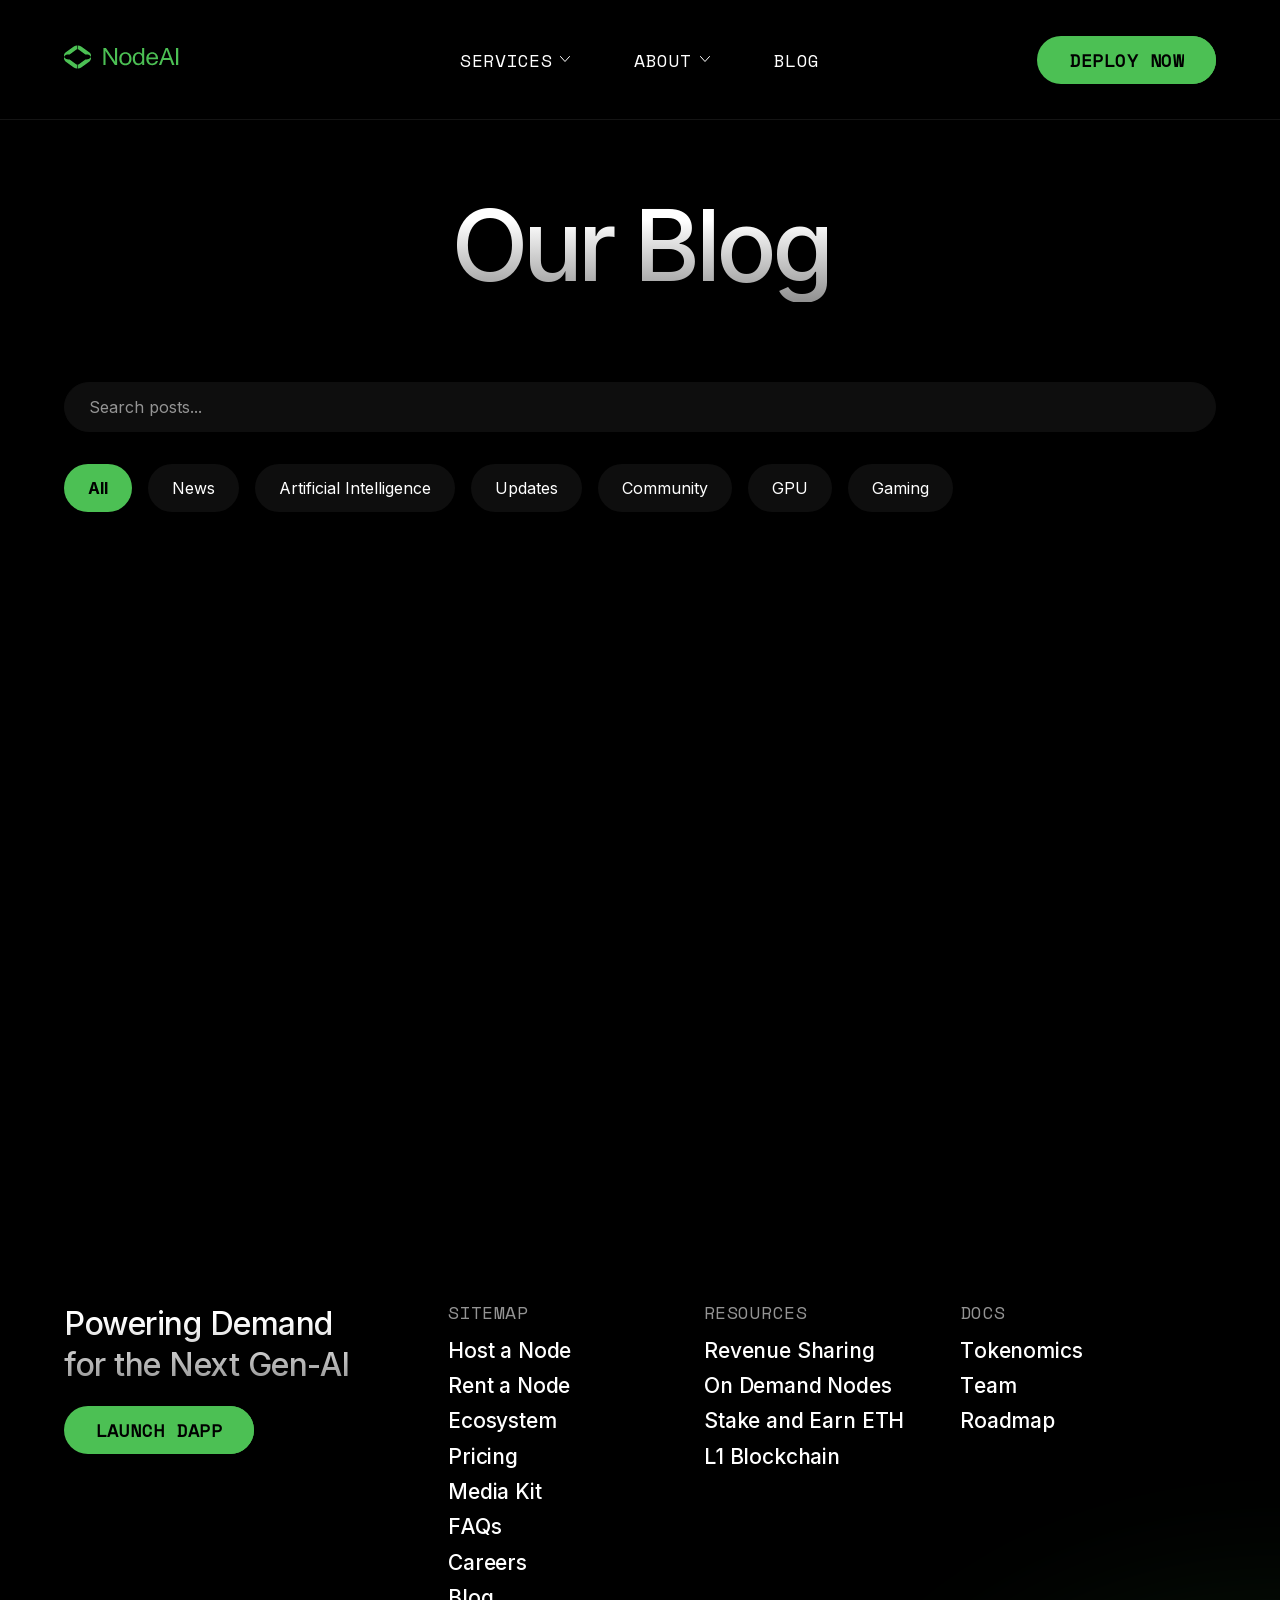
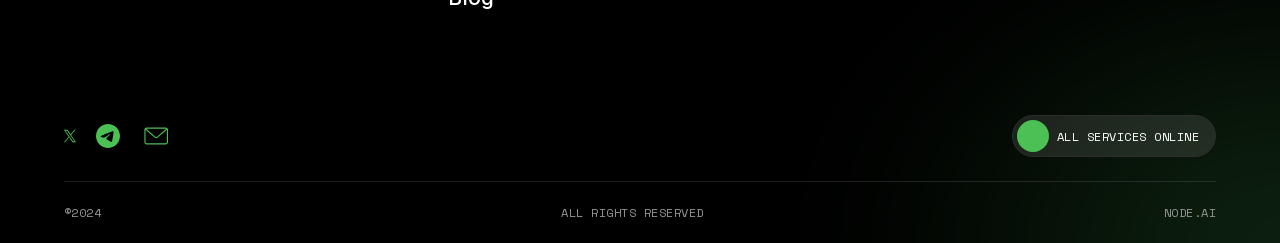
==== commit 88aae774: "Update navigation, remove deprecated items, add dedicated View Nodes & Deploy Now pages, and fix tex" ====
--- a/blog.html
+++ b/blog.html
@@ -91,12 +91,6 @@
                                                   mono-large text-21 lg:text-sm 
                                                   whitespace-nowrap 
                                                   lg:hover:text-white 
-                                                  translate-y-full" aria-label="Our Company" style="transition-delay:250ms" href="https://docs.nodes.ai/docs/intro/overview"><div class="overflow-hidden relative h-full"><span class="sr-only">Our Company</span><div class="flex"><span class="inline-block transition-transform duration-200 transform translate-y-0" style="transition-delay:0ms">O</span><span class="inline-block transition-transform duration-200 transform translate-y-0" style="transition-delay:10ms">u</span><span class="inline-block transition-transform duration-200 transform translate-y-0" style="transition-delay:20ms">r</span><span class="inline-block transition-transform duration-200 transform translate-y-0" style="transition-delay:30ms">&nbsp;</span><span class="inline-block transition-transform duration-200 transform translate-y-0" style="transition-delay:40ms">C</span><span class="inline-block transition-transform duration-200 transform translate-y-0" style="transition-delay:50ms">o</span><span class="inline-block transition-transform duration-200 transform translate-y-0" style="transition-delay:60ms">m</span><span class="inline-block transition-transform duration-200 transform translate-y-0" style="transition-delay:70ms">p</span><span class="inline-block transition-transform duration-200 transform translate-y-0" style="transition-delay:80ms">a</span><span class="inline-block transition-transform duration-200 transform translate-y-0" style="transition-delay:90ms">n</span><span class="inline-block transition-transform duration-200 transform translate-y-0" style="transition-delay:100ms">y</span></div><div class="flex absolute top-full"><span class="inline-block transition-transform duration-200 transform translate-y-0" style="transition-delay:0ms">O</span><span class="inline-block transition-transform duration-200 transform translate-y-0" style="transition-delay:10ms">u</span><span class="inline-block transition-transform duration-200 transform translate-y-0" style="transition-delay:20ms">r</span><span class="inline-block transition-transform duration-200 transform translate-y-0" style="transition-delay:30ms">&nbsp;</span><span class="inline-block transition-transform duration-200 transform translate-y-0" style="transition-delay:40ms">C</span><span class="inline-block transition-transform duration-200 transform translate-y-0" style="transition-delay:50ms">o</span><span class="inline-block transition-transform duration-200 transform translate-y-0" style="transition-delay:60ms">m</span><span class="inline-block transition-transform duration-200 transform translate-y-0" style="transition-delay:70ms">p</span><span class="inline-block transition-transform duration-200 transform translate-y-0" style="transition-delay:80ms">a</span><span class="inline-block transition-transform duration-200 transform translate-y-0" style="transition-delay:90ms">n</span><span class="inline-block transition-transform duration-200 transform translate-y-0" style="transition-delay:100ms">y</span></div></div></a></li><li class="relative transition-colors  duration-300 overflow-hidden"><a class="flex transition duration-700 
-                                                  ease-out-expo transform 
-                                                  lg:translate-y-0 
-                                                  mono-large text-21 lg:text-sm 
-                                                  whitespace-nowrap 
-                                                  lg:hover:text-white 
                                                   translate-y-full" aria-label="Media Kit" style="transition-delay:200ms" href="brand.html"><div class="overflow-hidden relative h-full"><span class="sr-only">Media Kit</span><div class="flex"><span class="inline-block transition-transform duration-200 transform translate-y-0" style="transition-delay:0ms">M</span><span class="inline-block transition-transform duration-200 transform translate-y-0" style="transition-delay:10ms">e</span><span class="inline-block transition-transform duration-200 transform translate-y-0" style="transition-delay:20ms">d</span><span class="inline-block transition-transform duration-200 transform translate-y-0" style="transition-delay:30ms">i</span><span class="inline-block transition-transform duration-200 transform translate-y-0" style="transition-delay:40ms">a</span><span class="inline-block transition-transform duration-200 transform translate-y-0" style="transition-delay:50ms">&nbsp;</span><span class="inline-block transition-transform duration-200 transform translate-y-0" style="transition-delay:60ms">K</span><span class="inline-block transition-transform duration-200 transform translate-y-0" style="transition-delay:70ms">i</span><span class="inline-block transition-transform duration-200 transform translate-y-0" style="transition-delay:80ms">t</span></div><div class="flex absolute top-full"><span class="inline-block transition-transform duration-200 transform translate-y-0" style="transition-delay:0ms">M</span><span class="inline-block transition-transform duration-200 transform translate-y-0" style="transition-delay:10ms">e</span><span class="inline-block transition-transform duration-200 transform translate-y-0" style="transition-delay:20ms">d</span><span class="inline-block transition-transform duration-200 transform translate-y-0" style="transition-delay:30ms">i</span><span class="inline-block transition-transform duration-200 transform translate-y-0" style="transition-delay:40ms">a</span><span class="inline-block transition-transform duration-200 transform translate-y-0" style="transition-delay:50ms">&nbsp;</span><span class="inline-block transition-transform duration-200 transform translate-y-0" style="transition-delay:60ms">K</span><span class="inline-block transition-transform duration-200 transform translate-y-0" style="transition-delay:70ms">i</span><span class="inline-block transition-transform duration-200 transform translate-y-0" style="transition-delay:80ms">t</span></div></div></a></li><li class="relative transition-colors  duration-300 overflow-hidden"><a class="flex transition duration-700 
                                                   ease-out-expo transform 
                                                   lg:translate-y-0 
@@ -113,15 +107,7 @@
                                 lg:pointer-events-auto overflow-hidden
                                 lg:overflow-visible"><div class="h-10 lg:h-auto lg:group-hover/nav:text-grey transition duration-300 ease-out-expo"><a class="nav-item block
                                       text-38 mono-large lg:text-sm
-                                      lg:hover:text-white" aria-label="GPU Token" href="gpu-token.html"><div class="overflow-hidden relative h-full"><span class="sr-only">GPU Token</span><div class="flex"><span class="inline-block transition-transform duration-200 transform translate-y-0" style="transition-delay:0ms">G</span><span class="inline-block transition-transform duration-200 transform translate-y-0" style="transition-delay:10ms">P</span><span class="inline-block transition-transform duration-200 transform translate-y-0" style="transition-delay:20ms">U</span><span class="inline-block transition-transform duration-200 transform translate-y-0" style="transition-delay:30ms">&nbsp;</span><span class="inline-block transition-transform duration-200 transform translate-y-0" style="transition-delay:40ms">T</span><span class="inline-block transition-transform duration-200 transform translate-y-0" style="transition-delay:50ms">o</span><span class="inline-block transition-transform duration-200 transform translate-y-0" style="transition-delay:60ms">k</span><span class="inline-block transition-transform duration-200 transform translate-y-0" style="transition-delay:70ms">e</span><span class="inline-block transition-transform duration-200 transform translate-y-0" style="transition-delay:80ms">n</span></div><div class="flex absolute top-full"><span class="inline-block transition-transform duration-200 transform translate-y-0" style="transition-delay:0ms">G</span><span class="inline-block transition-transform duration-200 transform translate-y-0" style="transition-delay:10ms">P</span><span class="inline-block transition-transform duration-200 transform translate-y-0" style="transition-delay:20ms">U</span><span class="inline-block transition-transform duration-200 transform translate-y-0" style="transition-delay:30ms">&nbsp;</span><span class="inline-block transition-transform duration-200 transform translate-y-0" style="transition-delay:40ms">T</span><span class="inline-block transition-transform duration-200 transform translate-y-0" style="transition-delay:50ms">o</span><span class="inline-block transition-transform duration-200 transform translate-y-0" style="transition-delay:60ms">k</span><span class="inline-block transition-transform duration-200 transform translate-y-0" style="transition-delay:70ms">e</span><span class="inline-block transition-transform duration-200 transform translate-y-0" style="transition-delay:80ms">n</span></div></div></a></div></li><li class="relative flex-shrink-0 z-20 
-                                lg:pointer-events-auto overflow-hidden
-                                lg:overflow-visible"><div class="h-10 lg:h-auto lg:group-hover/nav:text-grey transition duration-300 ease-out-expo"><a class="nav-item block
-                                      text-38 mono-large lg:text-sm
-                                      lg:hover:text-white" aria-label="Blog" href="."><div class="overflow-hidden relative h-full"><span class="sr-only">Blog</span><div class="flex"><span class="inline-block transition-transform duration-200 transform translate-y-0" style="transition-delay:0ms">B</span><span class="inline-block transition-transform duration-200 transform translate-y-0" style="transition-delay:10ms">l</span><span class="inline-block transition-transform duration-200 transform translate-y-0" style="transition-delay:20ms">o</span><span class="inline-block transition-transform duration-200 transform translate-y-0" style="transition-delay:30ms">g</span></div><div class="flex absolute top-full"><span class="inline-block transition-transform duration-200 transform translate-y-0" style="transition-delay:0ms">B</span><span class="inline-block transition-transform duration-200 transform translate-y-0" style="transition-delay:10ms">l</span><span class="inline-block transition-transform duration-200 transform translate-y-0" style="transition-delay:20ms">o</span><span class="inline-block transition-transform duration-200 transform translate-y-0" style="transition-delay:30ms">g</span></div></div></a></div></li><li class="relative flex-shrink-0 z-20 
-                                lg:pointer-events-auto overflow-hidden
-                                lg:overflow-visible"><div class="h-10 lg:h-auto lg:group-hover/nav:text-grey transition duration-300 ease-out-expo"><a class="nav-item block
-                                      text-38 mono-large lg:text-sm
-                                      lg:hover:text-white" aria-label="Docs" href="https://docs.nodes.ai/"><div class="overflow-hidden relative h-full"><span class="sr-only">Docs</span><div class="flex"><span class="inline-block transition-transform duration-200 transform translate-y-0" style="transition-delay:0ms">D</span><span class="inline-block transition-transform duration-200 transform translate-y-0" style="transition-delay:10ms">o</span><span class="inline-block transition-transform duration-200 transform translate-y-0" style="transition-delay:20ms">c</span><span class="inline-block transition-transform duration-200 transform translate-y-0" style="transition-delay:30ms">s</span></div><div class="flex absolute top-full"><span class="inline-block transition-transform duration-200 transform translate-y-0" style="transition-delay:0ms">D</span><span class="inline-block transition-transform duration-200 transform translate-y-0" style="transition-delay:10ms">o</span><span class="inline-block transition-transform duration-200 transform translate-y-0" style="transition-delay:20ms">c</span><span class="inline-block transition-transform duration-200 transform translate-y-0" style="transition-delay:30ms">s</span></div></div></a></div></li><li class="flex-shrink-0 relative mt-6 z-50 overflow-hidden lg:hidden"><div class="nav-item h-full"><a class="group " href="https://manage.nodes.ai/"><div class="relative text-green flex"><div class="
+                                      lg:hover:text-white" aria-label="Blog" href="."><div class="overflow-hidden relative h-full"><span class="sr-only">Blog</span><div class="flex"><span class="inline-block transition-transform duration-200 transform translate-y-0" style="transition-delay:0ms">B</span><span class="inline-block transition-transform duration-200 transform translate-y-0" style="transition-delay:10ms">l</span><span class="inline-block transition-transform duration-200 transform translate-y-0" style="transition-delay:20ms">o</span><span class="inline-block transition-transform duration-200 transform translate-y-0" style="transition-delay:30ms">g</span></div><div class="flex absolute top-full"><span class="inline-block transition-transform duration-200 transform translate-y-0" style="transition-delay:0ms">B</span><span class="inline-block transition-transform duration-200 transform translate-y-0" style="transition-delay:10ms">l</span><span class="inline-block transition-transform duration-200 transform translate-y-0" style="transition-delay:20ms">o</span><span class="inline-block transition-transform duration-200 transform translate-y-0" style="transition-delay:30ms">g</span></div></div></a></div></li><li class="flex-shrink-0 relative mt-6 z-50 overflow-hidden lg:hidden"><div class="nav-item h-full"><a class="group " href="deploy.html"><div class="relative text-green flex"><div class="
           relative flex flex-row items-center justify-center 
           px-4 md:px-8 h-10 md:h-12 gap-4 
           bg-black rounded-full 
@@ -140,7 +126,7 @@
               p-3 md:p-0
               bg-black rounded-full
             "><svg width="18" height="18" viewBox="0 0 18 18" fill="none" xmlns="http://www.w3.org/2000/svg"><path d="M10 1L15.2714 7.02449C16.2611 8.15557 16.2611 9.84444 15.2714 10.9755L10 17" stroke="currentColor" stroke-width="2"></path><path d="M17 9H0" stroke="currentColor" stroke-width="2"></path></svg></div></div></div></a></div></li><li class="nav-item-social flex flex-col items-start justify-end w-full 
-                             pb-6 gap-y-3 mt-auto h-full lg:hidden"><div class="flex items-center justify-center gap-x-3 text-black"><a class="transition duration-300 h-5 hover:opacity-50" aria-label="Twitter" href="https://twitter.com/NodeAIETH"><svg class="h-full" width="12" height="12.27" viewBox="0 0 1200 1227" fill="none" xmlns="http://www.w3.org/2000/svg"><path d="M714.163 519.284L1160.89 0H1055.03L667.137 450.887L357.328 0H0L468.492 681.821L0 1226.37H105.866L515.491 750.218L842.672 1226.37H1200L714.137 519.284H714.163ZM569.165 687.828L521.697 619.934L144.011 79.6944H306.615L611.412 515.685L658.88 583.579L1055.08 1150.3H892.476L569.165 687.854V687.828Z" fill="currentColor"></path></svg></a><a class="transition duration-300 h-6 hover:opacity-50" aria-label="Telegram" href="https://t.me/nodeaieth"><svg width="21" height="21" viewBox="0 0 21 21" fill="none" xmlns="http://www.w3.org/2000/svg" class="h-full w-full"><path d="M3.80981 10.2036C6.97307 8.82572 9.08192 7.91726 10.1363 7.47837C13.1504 6.2251 13.7759 6.00744 14.1845 6.00006C14.2743 5.99862 14.4743 6.02083 14.6049 6.12636C14.7134 6.21536 14.7439 6.33571 14.7591 6.42022C14.7727 6.50464 14.7913 6.69705 14.7761 6.84724C14.6133 8.56279 13.9064 12.7259 13.5471 14.6474C13.3962 15.4605 13.0961 15.7331 12.8062 15.7597C12.1756 15.8176 11.6976 15.3433 11.0873 14.9434C10.1329 14.3174 9.59382 13.9278 8.66662 13.317C7.59521 12.6112 8.29022 12.2231 8.90052 11.5891C9.05982 11.4232 11.8366 8.8981 11.8891 8.66908C11.8959 8.64043 11.9027 8.53363 11.8383 8.47735C11.7756 8.4209 11.6823 8.44023 11.6145 8.45548C11.5179 8.47718 9.99392 9.48545 7.03749 11.4803C6.60521 11.7776 6.21362 11.9226 5.86101 11.9149C5.47451 11.9066 4.72862 11.6959 4.17428 11.5159C3.4962 11.295 2.95543 11.1782 3.0029 10.8031C3.02663 10.6078 3.29617 10.4079 3.80981 10.2036Z" fill="currentColor"></path><circle cx="10.35" cy="10.35" r="9.85" stroke="currentColor"></circle></svg></a><a class="transition duration-300 h-6 hover:opacity-50" aria-label="Email" href="mailto:hello@nodes.ai"><svg width="32" height="32" viewBox="0 0 32 32" fill="none" xmlns="http://www.w3.org/2000/svg" class="h-full"><path d="M3.55478 4.77246C1.90892 4.77246 0.560547 6.12083 0.560547 7.76669V24.235C0.560547 25.8808 1.90892 27.2292 3.55478 27.2292H29.0058C30.6516 27.2292 32 25.8808 32 24.235V7.76669C32 6.12083 30.6516 4.77246 29.0058 4.77246H3.55478ZM3.55478 6.26958H29.0058C29.2164 6.26958 29.4107 6.31199 29.5906 6.38654L17.3563 17.0184C16.675 17.61 15.861 17.61 15.1808 17.0184L2.96997 6.38654C3.14981 6.31199 3.34419 6.26958 3.55478 6.26958ZM2.08106 7.60295L14.1983 18.1412C15.39 19.1779 17.1469 19.1763 18.3388 18.1412L30.4795 7.60295C30.4853 7.65797 30.5029 7.70982 30.5029 7.76669V24.235C30.5029 25.0773 29.8481 25.7321 29.0058 25.7321H3.55478C2.71243 25.7321 2.05766 25.0773 2.05766 24.235V7.76669C2.05766 7.70982 2.07522 7.65797 2.08106 7.60295Z" fill="currentColor"></path></svg></a></div><div class="text-left text-grey mono-small">©2024 All Rights Reserved</div></li></ul></nav><div class="hidden lg:flex lg:flex-1 lg:justify-end"><a class="group " href="https://manage.nodes.ai/"><div class="relative text-black flex"><div class="
+                             pb-6 gap-y-3 mt-auto h-full lg:hidden"><div class="flex items-center justify-center gap-x-3 text-black"><a class="transition duration-300 h-5 hover:opacity-50" aria-label="Twitter" href="https://twitter.com/NodeAIETH"><svg class="h-full" width="12" height="12.27" viewBox="0 0 1200 1227" fill="none" xmlns="http://www.w3.org/2000/svg"><path d="M714.163 519.284L1160.89 0H1055.03L667.137 450.887L357.328 0H0L468.492 681.821L0 1226.37H105.866L515.491 750.218L842.672 1226.37H1200L714.137 519.284H714.163ZM569.165 687.828L521.697 619.934L144.011 79.6944H306.615L611.412 515.685L658.88 583.579L1055.08 1150.3H892.476L569.165 687.854V687.828Z" fill="currentColor"></path></svg></a><a class="transition duration-300 h-6 hover:opacity-50" aria-label="Telegram" href="https://t.me/nodeaieth"><svg width="21" height="21" viewBox="0 0 21 21" fill="none" xmlns="http://www.w3.org/2000/svg" class="h-full w-full"><path d="M3.80981 10.2036C6.97307 8.82572 9.08192 7.91726 10.1363 7.47837C13.1504 6.2251 13.7759 6.00744 14.1845 6.00006C14.2743 5.99862 14.4743 6.02083 14.6049 6.12636C14.7134 6.21536 14.7439 6.33571 14.7591 6.42022C14.7727 6.50464 14.7913 6.69705 14.7761 6.84724C14.6133 8.56279 13.9064 12.7259 13.5471 14.6474C13.3962 15.4605 13.0961 15.7331 12.8062 15.7597C12.1756 15.8176 11.6976 15.3433 11.0873 14.9434C10.1329 14.3174 9.59382 13.9278 8.66662 13.317C7.59521 12.6112 8.29022 12.2231 8.90052 11.5891C9.05982 11.4232 11.8366 8.8981 11.8891 8.66908C11.8959 8.64043 11.9027 8.53363 11.8383 8.47735C11.7756 8.4209 11.6823 8.44023 11.6145 8.45548C11.5179 8.47718 9.99392 9.48545 7.03749 11.4803C6.60521 11.7776 6.21362 11.9226 5.86101 11.9149C5.47451 11.9066 4.72862 11.6959 4.17428 11.5159C3.4962 11.295 2.95543 11.1782 3.0029 10.8031C3.02663 10.6078 3.29617 10.4079 3.80981 10.2036Z" fill="currentColor"></path><circle cx="10.35" cy="10.35" r="9.85" stroke="currentColor"></circle></svg></a><a class="transition duration-300 h-6 hover:opacity-50" aria-label="Email" href="mailto:hello@nodes.ai"><svg width="32" height="32" viewBox="0 0 32 32" fill="none" xmlns="http://www.w3.org/2000/svg" class="h-full"><path d="M3.55478 4.77246C1.90892 4.77246 0.560547 6.12083 0.560547 7.76669V24.235C0.560547 25.8808 1.90892 27.2292 3.55478 27.2292H29.0058C30.6516 27.2292 32 25.8808 32 24.235V7.76669C32 6.12083 30.6516 4.77246 29.0058 4.77246H3.55478ZM3.55478 6.26958H29.0058C29.2164 6.26958 29.4107 6.31199 29.5906 6.38654L17.3563 17.0184C16.675 17.61 15.861 17.61 15.1808 17.0184L2.96997 6.38654C3.14981 6.31199 3.34419 6.26958 3.55478 6.26958ZM2.08106 7.60295L14.1983 18.1412C15.39 19.1779 17.1469 19.1763 18.3388 18.1412L30.4795 7.60295C30.4853 7.65797 30.5029 7.70982 30.5029 7.76669V24.235C30.5029 25.0773 29.8481 25.7321 29.0058 25.7321H3.55478C2.71243 25.7321 2.05766 25.0773 2.05766 24.235V7.76669C2.05766 7.70982 2.07522 7.65797 2.08106 7.60295Z" fill="currentColor"></path></svg></a></div><div class="text-left text-grey mono-small">©2024 All Rights Reserved</div></li></ul></nav><div class="hidden lg:flex lg:flex-1 lg:justify-end"><a class="group " href="deploy.html"><div class="relative text-black flex"><div class="
           relative flex flex-row items-center justify-center 
           px-4 md:px-8 h-10 md:h-12 gap-4 
           bg-green rounded-full 
@@ -207,7 +193,7 @@
                  opacity-0 delay-300
               "></div><div class="hidden md:block inset-0 green-fade-out pointer-events-none z-20 opacity-[5%] group-hover/card:opacity-20 transition duration-1000 ease-out-expo mix-blend-screen"></div><div class="inset-0 pointer-events-none z-20 transition ease-out-expo duration-1500 mix-blend-screen blur-2xl opacity-50 origin-top-center
                 scale-0 delay-100
-              "><div class="inset-0 h-1/2 bg-gradient animate-card-spot-light"></div></div><div class="px-6 py-10 md:px-12 z-10"><div class="relative h-48 mb-6 rounded-lg overflow-hidden"><img alt="Empowering AI Agents with Unmatcehed GPU Power" loading="lazy" decoding="async" data-nimg="fill" class="object-cover rounded-xl" style="position:absolute;height:100%;width:100%;left:0;top:0;right:0;bottom:0;color:transparent" sizes="100vw" src="_next/image.url_https_3A_2F_2Fcdn.sanity.io_2Fimages_2F70v0mvvz_2Fproduction_2F5134cfbfe7453774b8ac4eb53cb93806d2e26176-2160x1440.jpg_3Fauto_3Dformat_w_3840_q_75.webp"></div><div class="px-3 py-2 mono-small text-white rounded-full ring-1 ring-white-20 bg-white-05 max-w-fit backdrop-blur-sm">Artificial Intelligence</div><h2 class="h5 text-lg text-gradient my-4">Empowering AI Agents with Unmatcehed GPU Power</h2><p class="text-grey mb-6">In today’s fast-paced digital landscape, innovation demands tools that simplify complexity without compromising efficiency.</p><time class="mono-small text-grey">November 25, 2024</time></div></div></div></div></div></div></a></div></div></div></div><footer class="flex flex-col max-w-1920 m-auto gap-y-1 md:gap-y-6 pt-20 px-4 md:px-16 mt-auto mb-0 w-full"><div class="flex flex-col xl:flex-row w-full justify-between items-start text-grey mb-20"><div class="flex flex-col items-start gap-y-5 md:gap-y-5 mb-20 xl:mb-0 flex-shrink-0 mr-10"><div class="text-gradient h5"><p>Powering Demand<br>for the Next Gen-AI</p></div><a class="group " href="https://manage.nodes.ai/"><div class="relative text-black flex"><div class="
+              "><div class="inset-0 h-1/2 bg-gradient animate-card-spot-light"></div></div><div class="px-6 py-10 md:px-12 z-10"><div class="relative h-48 mb-6 rounded-lg overflow-hidden"><img alt="Empowering AI Agents with Unmatcehed GPU Power" loading="lazy" decoding="async" data-nimg="fill" class="object-cover rounded-xl" style="position:absolute;height:100%;width:100%;left:0;top:0;right:0;bottom:0;color:transparent" sizes="100vw" src="_next/image.url_https_3A_2F_2Fcdn.sanity.io_2Fimages_2F70v0mvvz_2Fproduction_2F5134cfbfe7453774b8ac4eb53cb93806d2e26176-2160x1440.jpg_3Fauto_3Dformat_w_3840_q_75.webp"></div><div class="px-3 py-2 mono-small text-white rounded-full ring-1 ring-white-20 bg-white-05 max-w-fit backdrop-blur-sm">Artificial Intelligence</div><h2 class="h5 text-lg text-gradient my-4">Empowering AI Agents with Unmatcehed GPU Power</h2><p class="text-grey mb-6">In today’s fast-paced digital landscape, innovation demands tools that simplify complexity without compromising efficiency.</p><time class="mono-small text-grey">November 25, 2024</time></div></div></div></div></div></div></a></div></div></div></div><footer class="flex flex-col max-w-1920 m-auto gap-y-1 md:gap-y-6 pt-20 px-4 md:px-16 mt-auto mb-0 w-full"><div class="flex flex-col xl:flex-row w-full justify-between items-start text-grey mb-20"><div class="flex flex-col items-start gap-y-5 md:gap-y-5 mb-20 xl:mb-0 flex-shrink-0 mr-10"><div class="text-gradient h5"><p>Powering Demand<br>for the Next Gen-AI</p></div><a class="group " href="deploy.html"><div class="relative text-black flex"><div class="
           relative flex flex-row items-center justify-center 
           px-4 md:px-8 h-10 md:h-12 gap-4 
           bg-green rounded-full 
@@ -225,7 +211,7 @@
               md:w-12 md:h-12
               p-3 md:p-0
               bg-green rounded-full
-            "><svg width="18" height="18" viewBox="0 0 18 18" fill="none" xmlns="http://www.w3.org/2000/svg"><path d="M10 1L15.2714 7.02449C16.2611 8.15557 16.2611 9.84444 15.2714 10.9755L10 17" stroke="currentColor" stroke-width="2"></path><path d="M17 9H0" stroke="currentColor" stroke-width="2"></path></svg></div></div></div></a></div><div class="grid grid-cols-2 lg:grid-cols-3 w-full xl:w-2/3 2xl:w-1/2 gap-y-10"><div class="flex flex-col gap-y-2 md:gap-y-2"><div class="mono-large mb-4 md:mb-2 text-14 md:text-sm">Sitemap</div><div><a class="footer-nav-item" href="host.html"><div class="overflow-hidden relative undefined"><span class="sr-only">Host a Node</span><div class="flex"><span class="inline-block transition-transform duration-200 transform translate-y-0" style="transition-delay:0ms">H</span><span class="inline-block transition-transform duration-200 transform translate-y-0" style="transition-delay:10ms">o</span><span class="inline-block transition-transform duration-200 transform translate-y-0" style="transition-delay:20ms">s</span><span class="inline-block transition-transform duration-200 transform translate-y-0" style="transition-delay:30ms">t</span><span class="inline-block transition-transform duration-200 transform translate-y-0" style="transition-delay:40ms">&nbsp;</span><span class="inline-block transition-transform duration-200 transform translate-y-0" style="transition-delay:50ms">a</span><span class="inline-block transition-transform duration-200 transform translate-y-0" style="transition-delay:60ms">&nbsp;</span><span class="inline-block transition-transform duration-200 transform translate-y-0" style="transition-delay:70ms">N</span><span class="inline-block transition-transform duration-200 transform translate-y-0" style="transition-delay:80ms">o</span><span class="inline-block transition-transform duration-200 transform translate-y-0" style="transition-delay:90ms">d</span><span class="inline-block transition-transform duration-200 transform translate-y-0" style="transition-delay:100ms">e</span></div><div class="flex absolute top-full"><span class="inline-block transition-transform duration-200 transform translate-y-0" style="transition-delay:0ms">H</span><span class="inline-block transition-transform duration-200 transform translate-y-0" style="transition-delay:10ms">o</span><span class="inline-block transition-transform duration-200 transform translate-y-0" style="transition-delay:20ms">s</span><span class="inline-block transition-transform duration-200 transform translate-y-0" style="transition-delay:30ms">t</span><span class="inline-block transition-transform duration-200 transform translate-y-0" style="transition-delay:40ms">&nbsp;</span><span class="inline-block transition-transform duration-200 transform translate-y-0" style="transition-delay:50ms">a</span><span class="inline-block transition-transform duration-200 transform translate-y-0" style="transition-delay:60ms">&nbsp;</span><span class="inline-block transition-transform duration-200 transform translate-y-0" style="transition-delay:70ms">N</span><span class="inline-block transition-transform duration-200 transform translate-y-0" style="transition-delay:80ms">o</span><span class="inline-block transition-transform duration-200 transform translate-y-0" style="transition-delay:90ms">d</span><span class="inline-block transition-transform duration-200 transform translate-y-0" style="transition-delay:100ms">e</span></div></div></a></div><div><a class="footer-nav-item" href="rent.html"><div class="overflow-hidden relative undefined"><span class="sr-only">Rent a Node</span><div class="flex"><span class="inline-block transition-transform duration-200 transform translate-y-0" style="transition-delay:0ms">R</span><span class="inline-block transition-transform duration-200 transform translate-y-0" style="transition-delay:10ms">e</span><span class="inline-block transition-transform duration-200 transform translate-y-0" style="transition-delay:20ms">n</span><span class="inline-block transition-transform duration-200 transform translate-y-0" style="transition-delay:30ms">t</span><span class="inline-block transition-transform duration-200 transform translate-y-0" style="transition-delay:40ms">&nbsp;</span><span class="inline-block transition-transform duration-200 transform translate-y-0" style="transition-delay:50ms">a</span><span class="inline-block transition-transform duration-200 transform translate-y-0" style="transition-delay:60ms">&nbsp;</span><span class="inline-block transition-transform duration-200 transform translate-y-0" style="transition-delay:70ms">N</span><span class="inline-block transition-transform duration-200 transform translate-y-0" style="transition-delay:80ms">o</span><span class="inline-block transition-transform duration-200 transform translate-y-0" style="transition-delay:90ms">d</span><span class="inline-block transition-transform duration-200 transform translate-y-0" style="transition-delay:100ms">e</span></div><div class="flex absolute top-full"><span class="inline-block transition-transform duration-200 transform translate-y-0" style="transition-delay:0ms">R</span><span class="inline-block transition-transform duration-200 transform translate-y-0" style="transition-delay:10ms">e</span><span class="inline-block transition-transform duration-200 transform translate-y-0" style="transition-delay:20ms">n</span><span class="inline-block transition-transform duration-200 transform translate-y-0" style="transition-delay:30ms">t</span><span class="inline-block transition-transform duration-200 transform translate-y-0" style="transition-delay:40ms">&nbsp;</span><span class="inline-block transition-transform duration-200 transform translate-y-0" style="transition-delay:50ms">a</span><span class="inline-block transition-transform duration-200 transform translate-y-0" style="transition-delay:60ms">&nbsp;</span><span class="inline-block transition-transform duration-200 transform translate-y-0" style="transition-delay:70ms">N</span><span class="inline-block transition-transform duration-200 transform translate-y-0" style="transition-delay:80ms">o</span><span class="inline-block transition-transform duration-200 transform translate-y-0" style="transition-delay:90ms">d</span><span class="inline-block transition-transform duration-200 transform translate-y-0" style="transition-delay:100ms">e</span></div></div></a></div><div><a class="footer-nav-item" href="ecosystem.html"><div class="overflow-hidden relative undefined"><span class="sr-only">Ecosystem</span><div class="flex"><span class="inline-block transition-transform duration-200 transform translate-y-0" style="transition-delay:0ms">E</span><span class="inline-block transition-transform duration-200 transform translate-y-0" style="transition-delay:10ms">c</span><span class="inline-block transition-transform duration-200 transform translate-y-0" style="transition-delay:20ms">o</span><span class="inline-block transition-transform duration-200 transform translate-y-0" style="transition-delay:30ms">s</span><span class="inline-block transition-transform duration-200 transform translate-y-0" style="transition-delay:40ms">y</span><span class="inline-block transition-transform duration-200 transform translate-y-0" style="transition-delay:50ms">s</span><span class="inline-block transition-transform duration-200 transform translate-y-0" style="transition-delay:60ms">t</span><span class="inline-block transition-transform duration-200 transform translate-y-0" style="transition-delay:70ms">e</span><span class="inline-block transition-transform duration-200 transform translate-y-0" style="transition-delay:80ms">m</span></div><div class="flex absolute top-full"><span class="inline-block transition-transform duration-200 transform translate-y-0" style="transition-delay:0ms">E</span><span class="inline-block transition-transform duration-200 transform translate-y-0" style="transition-delay:10ms">c</span><span class="inline-block transition-transform duration-200 transform translate-y-0" style="transition-delay:20ms">o</span><span class="inline-block transition-transform duration-200 transform translate-y-0" style="transition-delay:30ms">s</span><span class="inline-block transition-transform duration-200 transform translate-y-0" style="transition-delay:40ms">y</span><span class="inline-block transition-transform duration-200 transform translate-y-0" style="transition-delay:50ms">s</span><span class="inline-block transition-transform duration-200 transform translate-y-0" style="transition-delay:60ms">t</span><span class="inline-block transition-transform duration-200 transform translate-y-0" style="transition-delay:70ms">e</span><span class="inline-block transition-transform duration-200 transform translate-y-0" style="transition-delay:80ms">m</span></div></div></a></div><div><a class="footer-nav-item" href="pricing.html"><div class="overflow-hidden relative undefined"><span class="sr-only">Pricing</span><div class="flex"><span class="inline-block transition-transform duration-200 transform translate-y-0" style="transition-delay:0ms">P</span><span class="inline-block transition-transform duration-200 transform translate-y-0" style="transition-delay:10ms">r</span><span class="inline-block transition-transform duration-200 transform translate-y-0" style="transition-delay:20ms">i</span><span class="inline-block transition-transform duration-200 transform translate-y-0" style="transition-delay:30ms">c</span><span class="inline-block transition-transform duration-200 transform translate-y-0" style="transition-delay:40ms">i</span><span class="inline-block transition-transform duration-200 transform translate-y-0" style="transition-delay:50ms">n</span><span class="inline-block transition-transform duration-200 transform translate-y-0" style="transition-delay:60ms">g</span></div><div class="flex absolute top-full"><span class="inline-block transition-transform duration-200 transform translate-y-0" style="transition-delay:0ms">P</span><span class="inline-block transition-transform duration-200 transform translate-y-0" style="transition-delay:10ms">r</span><span class="inline-block transition-transform duration-200 transform translate-y-0" style="transition-delay:20ms">i</span><span class="inline-block transition-transform duration-200 transform translate-y-0" style="transition-delay:30ms">c</span><span class="inline-block transition-transform duration-200 transform translate-y-0" style="transition-delay:40ms">i</span><span class="inline-block transition-transform duration-200 transform translate-y-0" style="transition-delay:50ms">n</span><span class="inline-block transition-transform duration-200 transform translate-y-0" style="transition-delay:60ms">g</span></div></div></a></div><div><a class="footer-nav-item" href="https://docs.nodes.ai/docs/intro/overview"><div class="overflow-hidden relative undefined"><span class="sr-only">Our Company</span><div class="flex"><span class="inline-block transition-transform duration-200 transform translate-y-0" style="transition-delay:0ms">O</span><span class="inline-block transition-transform duration-200 transform translate-y-0" style="transition-delay:10ms">u</span><span class="inline-block transition-transform duration-200 transform translate-y-0" style="transition-delay:20ms">r</span><span class="inline-block transition-transform duration-200 transform translate-y-0" style="transition-delay:30ms">&nbsp;</span><span class="inline-block transition-transform duration-200 transform translate-y-0" style="transition-delay:40ms">C</span><span class="inline-block transition-transform duration-200 transform translate-y-0" style="transition-delay:50ms">o</span><span class="inline-block transition-transform duration-200 transform translate-y-0" style="transition-delay:60ms">m</span><span class="inline-block transition-transform duration-200 transform translate-y-0" style="transition-delay:70ms">p</span><span class="inline-block transition-transform duration-200 transform translate-y-0" style="transition-delay:80ms">a</span><span class="inline-block transition-transform duration-200 transform translate-y-0" style="transition-delay:90ms">n</span><span class="inline-block transition-transform duration-200 transform translate-y-0" style="transition-delay:100ms">y</span></div><div class="flex absolute top-full"><span class="inline-block transition-transform duration-200 transform translate-y-0" style="transition-delay:0ms">O</span><span class="inline-block transition-transform duration-200 transform translate-y-0" style="transition-delay:10ms">u</span><span class="inline-block transition-transform duration-200 transform translate-y-0" style="transition-delay:20ms">r</span><span class="inline-block transition-transform duration-200 transform translate-y-0" style="transition-delay:30ms">&nbsp;</span><span class="inline-block transition-transform duration-200 transform translate-y-0" style="transition-delay:40ms">C</span><span class="inline-block transition-transform duration-200 transform translate-y-0" style="transition-delay:50ms">o</span><span class="inline-block transition-transform duration-200 transform translate-y-0" style="transition-delay:60ms">m</span><span class="inline-block transition-transform duration-200 transform translate-y-0" style="transition-delay:70ms">p</span><span class="inline-block transition-transform duration-200 transform translate-y-0" style="transition-delay:80ms">a</span><span class="inline-block transition-transform duration-200 transform translate-y-0" style="transition-delay:90ms">n</span><span class="inline-block transition-transform duration-200 transform translate-y-0" style="transition-delay:100ms">y</span></div></div></a></div><div><a class="footer-nav-item" href="brand.html"><div class="overflow-hidden relative undefined"><span class="sr-only">Media Kit</span><div class="flex"><span class="inline-block transition-transform duration-200 transform translate-y-0" style="transition-delay:0ms">M</span><span class="inline-block transition-transform duration-200 transform translate-y-0" style="transition-delay:10ms">e</span><span class="inline-block transition-transform duration-200 transform translate-y-0" style="transition-delay:20ms">d</span><span class="inline-block transition-transform duration-200 transform translate-y-0" style="transition-delay:30ms">i</span><span class="inline-block transition-transform duration-200 transform translate-y-0" style="transition-delay:40ms">a</span><span class="inline-block transition-transform duration-200 transform translate-y-0" style="transition-delay:50ms">&nbsp;</span><span class="inline-block transition-transform duration-200 transform translate-y-0" style="transition-delay:60ms">K</span><span class="inline-block transition-transform duration-200 transform translate-y-0" style="transition-delay:70ms">i</span><span class="inline-block transition-transform duration-200 transform translate-y-0" style="transition-delay:80ms">t</span></div><div class="flex absolute top-full"><span class="inline-block transition-transform duration-200 transform translate-y-0" style="transition-delay:0ms">M</span><span class="inline-block transition-transform duration-200 transform translate-y-0" style="transition-delay:10ms">e</span><span class="inline-block transition-transform duration-200 transform translate-y-0" style="transition-delay:20ms">d</span><span class="inline-block transition-transform duration-200 transform translate-y-0" style="transition-delay:30ms">i</span><span class="inline-block transition-transform duration-200 transform translate-y-0" style="transition-delay:40ms">a</span><span class="inline-block transition-transform duration-200 transform translate-y-0" style="transition-delay:50ms">&nbsp;</span><span class="inline-block transition-transform duration-200 transform translate-y-0" style="transition-delay:60ms">K</span><span class="inline-block transition-transform duration-200 transform translate-y-0" style="transition-delay:70ms">i</span><span class="inline-block transition-transform duration-200 transform translate-y-0" style="transition-delay:80ms">t</span></div></div></a></div><div><a class="footer-nav-item" href="faqs.html"><div class="overflow-hidden relative undefined"><span class="sr-only">FAQs</span><div class="flex"><span class="inline-block transition-transform duration-200 transform translate-y-0" style="transition-delay:0ms">F</span><span class="inline-block transition-transform duration-200 transform translate-y-0" style="transition-delay:10ms">A</span><span class="inline-block transition-transform duration-200 transform translate-y-0" style="transition-delay:20ms">Q</span><span class="inline-block transition-transform duration-200 transform translate-y-0" style="transition-delay:30ms">s</span></div><div class="flex absolute top-full"><span class="inline-block transition-transform duration-200 transform translate-y-0" style="transition-delay:0ms">F</span><span class="inline-block transition-transform duration-200 transform translate-y-0" style="transition-delay:10ms">A</span><span class="inline-block transition-transform duration-200 transform translate-y-0" style="transition-delay:20ms">Q</span><span class="inline-block transition-transform duration-200 transform translate-y-0" style="transition-delay:30ms">s</span></div></div></a></div><div><a class="footer-nav-item" href="careers.html"><div class="overflow-hidden relative undefined"><span class="sr-only">Careers</span><div class="flex"><span class="inline-block transition-transform duration-200 transform translate-y-0" style="transition-delay:0ms">C</span><span class="inline-block transition-transform duration-200 transform translate-y-0" style="transition-delay:10ms">a</span><span class="inline-block transition-transform duration-200 transform translate-y-0" style="transition-delay:20ms">r</span><span class="inline-block transition-transform duration-200 transform translate-y-0" style="transition-delay:30ms">e</span><span class="inline-block transition-transform duration-200 transform translate-y-0" style="transition-delay:40ms">e</span><span class="inline-block transition-transform duration-200 transform translate-y-0" style="transition-delay:50ms">r</span><span class="inline-block transition-transform duration-200 transform translate-y-0" style="transition-delay:60ms">s</span></div><div class="flex absolute top-full"><span class="inline-block transition-transform duration-200 transform translate-y-0" style="transition-delay:0ms">C</span><span class="inline-block transition-transform duration-200 transform translate-y-0" style="transition-delay:10ms">a</span><span class="inline-block transition-transform duration-200 transform translate-y-0" style="transition-delay:20ms">r</span><span class="inline-block transition-transform duration-200 transform translate-y-0" style="transition-delay:30ms">e</span><span class="inline-block transition-transform duration-200 transform translate-y-0" style="transition-delay:40ms">e</span><span class="inline-block transition-transform duration-200 transform translate-y-0" style="transition-delay:50ms">r</span><span class="inline-block transition-transform duration-200 transform translate-y-0" style="transition-delay:60ms">s</span></div></div></a></div><div><a class="footer-nav-item" href="gpu-token.html"><div class="overflow-hidden relative undefined"><span class="sr-only">GPU Token</span><div class="flex"><span class="inline-block transition-transform duration-200 transform translate-y-0" style="transition-delay:0ms">G</span><span class="inline-block transition-transform duration-200 transform translate-y-0" style="transition-delay:10ms">P</span><span class="inline-block transition-transform duration-200 transform translate-y-0" style="transition-delay:20ms">U</span><span class="inline-block transition-transform duration-200 transform translate-y-0" style="transition-delay:30ms">&nbsp;</span><span class="inline-block transition-transform duration-200 transform translate-y-0" style="transition-delay:40ms">T</span><span class="inline-block transition-transform duration-200 transform translate-y-0" style="transition-delay:50ms">o</span><span class="inline-block transition-transform duration-200 transform translate-y-0" style="transition-delay:60ms">k</span><span class="inline-block transition-transform duration-200 transform translate-y-0" style="transition-delay:70ms">e</span><span class="inline-block transition-transform duration-200 transform translate-y-0" style="transition-delay:80ms">n</span></div><div class="flex absolute top-full"><span class="inline-block transition-transform duration-200 transform translate-y-0" style="transition-delay:0ms">G</span><span class="inline-block transition-transform duration-200 transform translate-y-0" style="transition-delay:10ms">P</span><span class="inline-block transition-transform duration-200 transform translate-y-0" style="transition-delay:20ms">U</span><span class="inline-block transition-transform duration-200 transform translate-y-0" style="transition-delay:30ms">&nbsp;</span><span class="inline-block transition-transform duration-200 transform translate-y-0" style="transition-delay:40ms">T</span><span class="inline-block transition-transform duration-200 transform translate-y-0" style="transition-delay:50ms">o</span><span class="inline-block transition-transform duration-200 transform translate-y-0" style="transition-delay:60ms">k</span><span class="inline-block transition-transform duration-200 transform translate-y-0" style="transition-delay:70ms">e</span><span class="inline-block transition-transform duration-200 transform translate-y-0" style="transition-delay:80ms">n</span></div></div></a></div><div><a class="footer-nav-item" href="."><div class="overflow-hidden relative undefined"><span class="sr-only">Blog</span><div class="flex"><span class="inline-block transition-transform duration-200 transform translate-y-0" style="transition-delay:0ms">B</span><span class="inline-block transition-transform duration-200 transform translate-y-0" style="transition-delay:10ms">l</span><span class="inline-block transition-transform duration-200 transform translate-y-0" style="transition-delay:20ms">o</span><span class="inline-block transition-transform duration-200 transform translate-y-0" style="transition-delay:30ms">g</span></div><div class="flex absolute top-full"><span class="inline-block transition-transform duration-200 transform translate-y-0" style="transition-delay:0ms">B</span><span class="inline-block transition-transform duration-200 transform translate-y-0" style="transition-delay:10ms">l</span><span class="inline-block transition-transform duration-200 transform translate-y-0" style="transition-delay:20ms">o</span><span class="inline-block transition-transform duration-200 transform translate-y-0" style="transition-delay:30ms">g</span></div></div></a></div><div><a class="footer-nav-item" href="https://docs.nodes.ai/"><div class="overflow-hidden relative undefined"><span class="sr-only">Docs</span><div class="flex"><span class="inline-block transition-transform duration-200 transform translate-y-0" style="transition-delay:0ms">D</span><span class="inline-block transition-transform duration-200 transform translate-y-0" style="transition-delay:10ms">o</span><span class="inline-block transition-transform duration-200 transform translate-y-0" style="transition-delay:20ms">c</span><span class="inline-block transition-transform duration-200 transform translate-y-0" style="transition-delay:30ms">s</span></div><div class="flex absolute top-full"><span class="inline-block transition-transform duration-200 transform translate-y-0" style="transition-delay:0ms">D</span><span class="inline-block transition-transform duration-200 transform translate-y-0" style="transition-delay:10ms">o</span><span class="inline-block transition-transform duration-200 transform translate-y-0" style="transition-delay:20ms">c</span><span class="inline-block transition-transform duration-200 transform translate-y-0" style="transition-delay:30ms">s</span></div></div></a></div></div><div class="flex flex-col gap-y-2 md:gap-y-2 items-start"><div class="mono-large mb-4 md:mb-2 text-14 md:text-sm">Resources</div><a class="footer-nav-item" href="https://docs.nodes.ai/docs/features/revenue-sharing"><div class="overflow-hidden relative undefined"><span class="sr-only">Revenue Sharing</span><div class="flex"><span class="inline-block transition-transform duration-200 transform translate-y-0" style="transition-delay:0ms">R</span><span class="inline-block transition-transform duration-200 transform translate-y-0" style="transition-delay:10ms">e</span><span class="inline-block transition-transform duration-200 transform translate-y-0" style="transition-delay:20ms">v</span><span class="inline-block transition-transform duration-200 transform translate-y-0" style="transition-delay:30ms">e</span><span class="inline-block transition-transform duration-200 transform translate-y-0" style="transition-delay:40ms">n</span><span class="inline-block transition-transform duration-200 transform translate-y-0" style="transition-delay:50ms">u</span><span class="inline-block transition-transform duration-200 transform translate-y-0" style="transition-delay:60ms">e</span><span class="inline-block transition-transform duration-200 transform translate-y-0" style="transition-delay:70ms">&nbsp;</span><span class="inline-block transition-transform duration-200 transform translate-y-0" style="transition-delay:80ms">S</span><span class="inline-block transition-transform duration-200 transform translate-y-0" style="transition-delay:90ms">h</span><span class="inline-block transition-transform duration-200 transform translate-y-0" style="transition-delay:100ms">a</span><span class="inline-block transition-transform duration-200 transform translate-y-0" style="transition-delay:110ms">r</span><span class="inline-block transition-transform duration-200 transform translate-y-0" style="transition-delay:120ms">i</span><span class="inline-block transition-transform duration-200 transform translate-y-0" style="transition-delay:130ms">n</span><span class="inline-block transition-transform duration-200 transform translate-y-0" style="transition-delay:140ms">g</span></div><div class="flex absolute top-full"><span class="inline-block transition-transform duration-200 transform translate-y-0" style="transition-delay:0ms">R</span><span class="inline-block transition-transform duration-200 transform translate-y-0" style="transition-delay:10ms">e</span><span class="inline-block transition-transform duration-200 transform translate-y-0" style="transition-delay:20ms">v</span><span class="inline-block transition-transform duration-200 transform translate-y-0" style="transition-delay:30ms">e</span><span class="inline-block transition-transform duration-200 transform translate-y-0" style="transition-delay:40ms">n</span><span class="inline-block transition-transform duration-200 transform translate-y-0" style="transition-delay:50ms">u</span><span class="inline-block transition-transform duration-200 transform translate-y-0" style="transition-delay:60ms">e</span><span class="inline-block transition-transform duration-200 transform translate-y-0" style="transition-delay:70ms">&nbsp;</span><span class="inline-block transition-transform duration-200 transform translate-y-0" style="transition-delay:80ms">S</span><span class="inline-block transition-transform duration-200 transform translate-y-0" style="transition-delay:90ms">h</span><span class="inline-block transition-transform duration-200 transform translate-y-0" style="transition-delay:100ms">a</span><span class="inline-block transition-transform duration-200 transform translate-y-0" style="transition-delay:110ms">r</span><span class="inline-block transition-transform duration-200 transform translate-y-0" style="transition-delay:120ms">i</span><span class="inline-block transition-transform duration-200 transform translate-y-0" style="transition-delay:130ms">n</span><span class="inline-block transition-transform duration-200 transform translate-y-0" style="transition-delay:140ms">g</span></div></div></a><a class="footer-nav-item" href="https://docs.nodes.ai/docs/features/on-demand-nodes"><div class="overflow-hidden relative undefined"><span class="sr-only">On Demand Nodes</span><div class="flex"><span class="inline-block transition-transform duration-200 transform translate-y-0" style="transition-delay:0ms">O</span><span class="inline-block transition-transform duration-200 transform translate-y-0" style="transition-delay:10ms">n</span><span class="inline-block transition-transform duration-200 transform translate-y-0" style="transition-delay:20ms">&nbsp;</span><span class="inline-block transition-transform duration-200 transform translate-y-0" style="transition-delay:30ms">D</span><span class="inline-block transition-transform duration-200 transform translate-y-0" style="transition-delay:40ms">e</span><span class="inline-block transition-transform duration-200 transform translate-y-0" style="transition-delay:50ms">m</span><span class="inline-block transition-transform duration-200 transform translate-y-0" style="transition-delay:60ms">a</span><span class="inline-block transition-transform duration-200 transform translate-y-0" style="transition-delay:70ms">n</span><span class="inline-block transition-transform duration-200 transform translate-y-0" style="transition-delay:80ms">d</span><span class="inline-block transition-transform duration-200 transform translate-y-0" style="transition-delay:90ms">&nbsp;</span><span class="inline-block transition-transform duration-200 transform translate-y-0" style="transition-delay:100ms">N</span><span class="inline-block transition-transform duration-200 transform translate-y-0" style="transition-delay:110ms">o</span><span class="inline-block transition-transform duration-200 transform translate-y-0" style="transition-delay:120ms">d</span><span class="inline-block transition-transform duration-200 transform translate-y-0" style="transition-delay:130ms">e</span><span class="inline-block transition-transform duration-200 transform translate-y-0" style="transition-delay:140ms">s</span></div><div class="flex absolute top-full"><span class="inline-block transition-transform duration-200 transform translate-y-0" style="transition-delay:0ms">O</span><span class="inline-block transition-transform duration-200 transform translate-y-0" style="transition-delay:10ms">n</span><span class="inline-block transition-transform duration-200 transform translate-y-0" style="transition-delay:20ms">&nbsp;</span><span class="inline-block transition-transform duration-200 transform translate-y-0" style="transition-delay:30ms">D</span><span class="inline-block transition-transform duration-200 transform translate-y-0" style="transition-delay:40ms">e</span><span class="inline-block transition-transform duration-200 transform translate-y-0" style="transition-delay:50ms">m</span><span class="inline-block transition-transform duration-200 transform translate-y-0" style="transition-delay:60ms">a</span><span class="inline-block transition-transform duration-200 transform translate-y-0" style="transition-delay:70ms">n</span><span class="inline-block transition-transform duration-200 transform translate-y-0" style="transition-delay:80ms">d</span><span class="inline-block transition-transform duration-200 transform translate-y-0" style="transition-delay:90ms">&nbsp;</span><span class="inline-block transition-transform duration-200 transform translate-y-0" style="transition-delay:100ms">N</span><span class="inline-block transition-transform duration-200 transform translate-y-0" style="transition-delay:110ms">o</span><span class="inline-block transition-transform duration-200 transform translate-y-0" style="transition-delay:120ms">d</span><span class="inline-block transition-transform duration-200 transform translate-y-0" style="transition-delay:130ms">e</span><span class="inline-block transition-transform duration-200 transform translate-y-0" style="transition-delay:140ms">s</span></div></div></a><a class="footer-nav-item" href="https://docs.nodes.ai/docs/features/stake-and-earn"><div class="overflow-hidden relative undefined"><span class="sr-only">Stake and Earn ETH</span><div class="flex"><span class="inline-block transition-transform duration-200 transform translate-y-0" style="transition-delay:0ms">S</span><span class="inline-block transition-transform duration-200 transform translate-y-0" style="transition-delay:10ms">t</span><span class="inline-block transition-transform duration-200 transform translate-y-0" style="transition-delay:20ms">a</span><span class="inline-block transition-transform duration-200 transform translate-y-0" style="transition-delay:30ms">k</span><span class="inline-block transition-transform duration-200 transform translate-y-0" style="transition-delay:40ms">e</span><span class="inline-block transition-transform duration-200 transform translate-y-0" style="transition-delay:50ms">&nbsp;</span><span class="inline-block transition-transform duration-200 transform translate-y-0" style="transition-delay:60ms">a</span><span class="inline-block transition-transform duration-200 transform translate-y-0" style="transition-delay:70ms">n</span><span class="inline-block transition-transform duration-200 transform translate-y-0" style="transition-delay:80ms">d</span><span class="inline-block transition-transform duration-200 transform translate-y-0" style="transition-delay:90ms">&nbsp;</span><span class="inline-block transition-transform duration-200 transform translate-y-0" style="transition-delay:100ms">E</span><span class="inline-block transition-transform duration-200 transform translate-y-0" style="transition-delay:110ms">a</span><span class="inline-block transition-transform duration-200 transform translate-y-0" style="transition-delay:120ms">r</span><span class="inline-block transition-transform duration-200 transform translate-y-0" style="transition-delay:130ms">n</span><span class="inline-block transition-transform duration-200 transform translate-y-0" style="transition-delay:140ms">&nbsp;</span><span class="inline-block transition-transform duration-200 transform translate-y-0" style="transition-delay:150ms">E</span><span class="inline-block transition-transform duration-200 transform translate-y-0" style="transition-delay:160ms">T</span><span class="inline-block transition-transform duration-200 transform translate-y-0" style="transition-delay:170ms">H</span></div><div class="flex absolute top-full"><span class="inline-block transition-transform duration-200 transform translate-y-0" style="transition-delay:0ms">S</span><span class="inline-block transition-transform duration-200 transform translate-y-0" style="transition-delay:10ms">t</span><span class="inline-block transition-transform duration-200 transform translate-y-0" style="transition-delay:20ms">a</span><span class="inline-block transition-transform duration-200 transform translate-y-0" style="transition-delay:30ms">k</span><span class="inline-block transition-transform duration-200 transform translate-y-0" style="transition-delay:40ms">e</span><span class="inline-block transition-transform duration-200 transform translate-y-0" style="transition-delay:50ms">&nbsp;</span><span class="inline-block transition-transform duration-200 transform translate-y-0" style="transition-delay:60ms">a</span><span class="inline-block transition-transform duration-200 transform translate-y-0" style="transition-delay:70ms">n</span><span class="inline-block transition-transform duration-200 transform translate-y-0" style="transition-delay:80ms">d</span><span class="inline-block transition-transform duration-200 transform translate-y-0" style="transition-delay:90ms">&nbsp;</span><span class="inline-block transition-transform duration-200 transform translate-y-0" style="transition-delay:100ms">E</span><span class="inline-block transition-transform duration-200 transform translate-y-0" style="transition-delay:110ms">a</span><span class="inline-block transition-transform duration-200 transform translate-y-0" style="transition-delay:120ms">r</span><span class="inline-block transition-transform duration-200 transform translate-y-0" style="transition-delay:130ms">n</span><span class="inline-block transition-transform duration-200 transform translate-y-0" style="transition-delay:140ms">&nbsp;</span><span class="inline-block transition-transform duration-200 transform translate-y-0" style="transition-delay:150ms">E</span><span class="inline-block transition-transform duration-200 transform translate-y-0" style="transition-delay:160ms">T</span><span class="inline-block transition-transform duration-200 transform translate-y-0" style="transition-delay:170ms">H</span></div></div></a><a class="footer-nav-item" href="https://docs.nodes.ai/docs/features/layer-1-blockchain"><div class="overflow-hidden relative undefined"><span class="sr-only">L1 Blockchain</span><div class="flex"><span class="inline-block transition-transform duration-200 transform translate-y-0" style="transition-delay:0ms">L</span><span class="inline-block transition-transform duration-200 transform translate-y-0" style="transition-delay:10ms">1</span><span class="inline-block transition-transform duration-200 transform translate-y-0" style="transition-delay:20ms">&nbsp;</span><span class="inline-block transition-transform duration-200 transform translate-y-0" style="transition-delay:30ms">B</span><span class="inline-block transition-transform duration-200 transform translate-y-0" style="transition-delay:40ms">l</span><span class="inline-block transition-transform duration-200 transform translate-y-0" style="transition-delay:50ms">o</span><span class="inline-block transition-transform duration-200 transform translate-y-0" style="transition-delay:60ms">c</span><span class="inline-block transition-transform duration-200 transform translate-y-0" style="transition-delay:70ms">k</span><span class="inline-block transition-transform duration-200 transform translate-y-0" style="transition-delay:80ms">c</span><span class="inline-block transition-transform duration-200 transform translate-y-0" style="transition-delay:90ms">h</span><span class="inline-block transition-transform duration-200 transform translate-y-0" style="transition-delay:100ms">a</span><span class="inline-block transition-transform duration-200 transform translate-y-0" style="transition-delay:110ms">i</span><span class="inline-block transition-transform duration-200 transform translate-y-0" style="transition-delay:120ms">n</span></div><div class="flex absolute top-full"><span class="inline-block transition-transform duration-200 transform translate-y-0" style="transition-delay:0ms">L</span><span class="inline-block transition-transform duration-200 transform translate-y-0" style="transition-delay:10ms">1</span><span class="inline-block transition-transform duration-200 transform translate-y-0" style="transition-delay:20ms">&nbsp;</span><span class="inline-block transition-transform duration-200 transform translate-y-0" style="transition-delay:30ms">B</span><span class="inline-block transition-transform duration-200 transform translate-y-0" style="transition-delay:40ms">l</span><span class="inline-block transition-transform duration-200 transform translate-y-0" style="transition-delay:50ms">o</span><span class="inline-block transition-transform duration-200 transform translate-y-0" style="transition-delay:60ms">c</span><span class="inline-block transition-transform duration-200 transform translate-y-0" style="transition-delay:70ms">k</span><span class="inline-block transition-transform duration-200 transform translate-y-0" style="transition-delay:80ms">c</span><span class="inline-block transition-transform duration-200 transform translate-y-0" style="transition-delay:90ms">h</span><span class="inline-block transition-transform duration-200 transform translate-y-0" style="transition-delay:100ms">a</span><span class="inline-block transition-transform duration-200 transform translate-y-0" style="transition-delay:110ms">i</span><span class="inline-block transition-transform duration-200 transform translate-y-0" style="transition-delay:120ms">n</span></div></div></a></div><div class="flex flex-col gap-y-2 md:gap-y-2 items-start"><div class="mono-large mb-4 md:mb-2 text-14 md:text-sm">Docs</div><a class="footer-nav-item" href="https://docs.nodes.ai/docs/intro/tokenomics"><div class="overflow-hidden relative undefined"><span class="sr-only">Tokenomics</span><div class="flex"><span class="inline-block transition-transform duration-200 transform translate-y-0" style="transition-delay:0ms">T</span><span class="inline-block transition-transform duration-200 transform translate-y-0" style="transition-delay:10ms">o</span><span class="inline-block transition-transform duration-200 transform translate-y-0" style="transition-delay:20ms">k</span><span class="inline-block transition-transform duration-200 transform translate-y-0" style="transition-delay:30ms">e</span><span class="inline-block transition-transform duration-200 transform translate-y-0" style="transition-delay:40ms">n</span><span class="inline-block transition-transform duration-200 transform translate-y-0" style="transition-delay:50ms">o</span><span class="inline-block transition-transform duration-200 transform translate-y-0" style="transition-delay:60ms">m</span><span class="inline-block transition-transform duration-200 transform translate-y-0" style="transition-delay:70ms">i</span><span class="inline-block transition-transform duration-200 transform translate-y-0" style="transition-delay:80ms">c</span><span class="inline-block transition-transform duration-200 transform translate-y-0" style="transition-delay:90ms">s</span></div><div class="flex absolute top-full"><span class="inline-block transition-transform duration-200 transform translate-y-0" style="transition-delay:0ms">T</span><span class="inline-block transition-transform duration-200 transform translate-y-0" style="transition-delay:10ms">o</span><span class="inline-block transition-transform duration-200 transform translate-y-0" style="transition-delay:20ms">k</span><span class="inline-block transition-transform duration-200 transform translate-y-0" style="transition-delay:30ms">e</span><span class="inline-block transition-transform duration-200 transform translate-y-0" style="transition-delay:40ms">n</span><span class="inline-block transition-transform duration-200 transform translate-y-0" style="transition-delay:50ms">o</span><span class="inline-block transition-transform duration-200 transform translate-y-0" style="transition-delay:60ms">m</span><span class="inline-block transition-transform duration-200 transform translate-y-0" style="transition-delay:70ms">i</span><span class="inline-block transition-transform duration-200 transform translate-y-0" style="transition-delay:80ms">c</span><span class="inline-block transition-transform duration-200 transform translate-y-0" style="transition-delay:90ms">s</span></div></div></a><a class="footer-nav-item" href="https://docs.nodes.ai/docs/intro/team"><div class="overflow-hidden relative undefined"><span class="sr-only">Team</span><div class="flex"><span class="inline-block transition-transform duration-200 transform translate-y-0" style="transition-delay:0ms">T</span><span class="inline-block transition-transform duration-200 transform translate-y-0" style="transition-delay:10ms">e</span><span class="inline-block transition-transform duration-200 transform translate-y-0" style="transition-delay:20ms">a</span><span class="inline-block transition-transform duration-200 transform translate-y-0" style="transition-delay:30ms">m</span></div><div class="flex absolute top-full"><span class="inline-block transition-transform duration-200 transform translate-y-0" style="transition-delay:0ms">T</span><span class="inline-block transition-transform duration-200 transform translate-y-0" style="transition-delay:10ms">e</span><span class="inline-block transition-transform duration-200 transform translate-y-0" style="transition-delay:20ms">a</span><span class="inline-block transition-transform duration-200 transform translate-y-0" style="transition-delay:30ms">m</span></div></div></a><a class="footer-nav-item" href="https://docs.nodes.ai/docs/intro/roadmap"><div class="overflow-hidden relative undefined"><span class="sr-only">Roadmap</span><div class="flex"><span class="inline-block transition-transform duration-200 transform translate-y-0" style="transition-delay:0ms">R</span><span class="inline-block transition-transform duration-200 transform translate-y-0" style="transition-delay:10ms">o</span><span class="inline-block transition-transform duration-200 transform translate-y-0" style="transition-delay:20ms">a</span><span class="inline-block transition-transform duration-200 transform translate-y-0" style="transition-delay:30ms">d</span><span class="inline-block transition-transform duration-200 transform translate-y-0" style="transition-delay:40ms">m</span><span class="inline-block transition-transform duration-200 transform translate-y-0" style="transition-delay:50ms">a</span><span class="inline-block transition-transform duration-200 transform translate-y-0" style="transition-delay:60ms">p</span></div><div class="flex absolute top-full"><span class="inline-block transition-transform duration-200 transform translate-y-0" style="transition-delay:0ms">R</span><span class="inline-block transition-transform duration-200 transform translate-y-0" style="transition-delay:10ms">o</span><span class="inline-block transition-transform duration-200 transform translate-y-0" style="transition-delay:20ms">a</span><span class="inline-block transition-transform duration-200 transform translate-y-0" style="transition-delay:30ms">d</span><span class="inline-block transition-transform duration-200 transform translate-y-0" style="transition-delay:40ms">m</span><span class="inline-block transition-transform duration-200 transform translate-y-0" style="transition-delay:50ms">a</span><span class="inline-block transition-transform duration-200 transform translate-y-0" style="transition-delay:60ms">p</span></div></div></a></div></div></div><div class="flex flex-col xl:flex-row w-full xl:justify-between items-start xl:items-center mb-4 md:mb-0"><div class="flex flex-row items-center gap-x-4 text-green mb-6 xl:mb-0"><a class="h-6 transition duration-300 hover:opacity-50" aria-label="Twitter" href="https://twitter.com/NodeAIETH"><svg class="h-full" width="12" height="12.27" viewBox="0 0 1200 1227" fill="none" xmlns="http://www.w3.org/2000/svg"><path d="M714.163 519.284L1160.89 0H1055.03L667.137 450.887L357.328 0H0L468.492 681.821L0 1226.37H105.866L515.491 750.218L842.672 1226.37H1200L714.137 519.284H714.163ZM569.165 687.828L521.697 619.934L144.011 79.6944H306.615L611.412 515.685L658.88 583.579L1055.08 1150.3H892.476L569.165 687.854V687.828Z" fill="currentColor"></path></svg></a><a class="h-6 transition duration-300 hover:opacity-50" aria-label="Telegram" href="https://t.me/nodeaieth"><svg width="32" height="32" viewBox="0 0 32 32" fill="none" xmlns="http://www.w3.org/2000/svg" class="h-full"><g clip-path="url(#clip0_584_3234)"><path d="M16 0C11.7575 0 7.685 1.68675 4.6875 4.68625C1.68691 7.68694 0.000831175 11.7565 0 16C0 20.2417 1.6875 24.3142 4.6875 27.3137C7.685 30.3132 11.7575 32 16 32C20.2425 32 24.315 30.3132 27.3125 27.3137C30.3125 24.3142 32 20.2417 32 16C32 11.7583 30.3125 7.68575 27.3125 4.68625C24.315 1.68675 20.2425 0 16 0Z" fill="#4CC054"></path><path d="M7.24311 15.8311C11.9081 13.7991 15.0181 12.4593 16.5731 11.8121C21.0181 9.96381 21.9406 9.64281 22.5431 9.63193C22.6756 9.62981 22.9706 9.66256 23.1631 9.81818C23.3231 9.94943 23.3681 10.1269 23.3906 10.2516C23.4106 10.3761 23.4381 10.6598 23.4156 10.8813C23.1756 13.4113 22.1331 19.5508 21.6031 22.3846C21.3806 23.5836 20.9381 23.9856 20.5106 24.0248C19.5806 24.1103 18.8756 23.4108 17.9756 22.8211C16.5681 21.8978 15.7731 21.3233 14.4056 20.4226C12.8256 19.3816 13.8506 18.8093 14.7506 17.8743C14.9856 17.6296 19.0806 13.9058 19.1581 13.5681C19.1681 13.5258 19.1781 13.3683 19.0831 13.2853C18.9906 13.2021 18.8531 13.2306 18.7531 13.2531C18.6106 13.2851 16.3631 14.7721 12.0031 17.7138C11.3656 18.1523 10.7881 18.3661 10.2681 18.3548C9.69811 18.3426 8.59811 18.0318 7.78061 17.7663C6.78061 17.4406 5.98311 17.2683 6.05311 16.7151C6.08811 16.4271 6.48561 16.1323 7.24311 15.8311Z" fill="#000"></path></g><defs><clipPath id="clip0_584_3234"><rect width="32" height="32" fill="#fff"></rect></clipPath></defs></svg></a><a class="h-6 transition duration-300 hover:opacity-50" aria-label="Email" href="mailto:hello@nodes.ai"><svg width="32" height="32" viewBox="0 0 32 32" fill="none" xmlns="http://www.w3.org/2000/svg" class="h-full"><path d="M3.55478 4.77246C1.90892 4.77246 0.560547 6.12083 0.560547 7.76669V24.235C0.560547 25.8808 1.90892 27.2292 3.55478 27.2292H29.0058C30.6516 27.2292 32 25.8808 32 24.235V7.76669C32 6.12083 30.6516 4.77246 29.0058 4.77246H3.55478ZM3.55478 6.26958H29.0058C29.2164 6.26958 29.4107 6.31199 29.5906 6.38654L17.3563 17.0184C16.675 17.61 15.861 17.61 15.1808 17.0184L2.96997 6.38654C3.14981 6.31199 3.34419 6.26958 3.55478 6.26958ZM2.08106 7.60295L14.1983 18.1412C15.39 19.1779 17.1469 19.1763 18.3388 18.1412L30.4795 7.60295C30.4853 7.65797 30.5029 7.70982 30.5029 7.76669V24.235C30.5029 25.0773 29.8481 25.7321 29.0058 25.7321H3.55478C2.71243 25.7321 2.05766 25.0773 2.05766 24.235V7.76669C2.05766 7.70982 2.07522 7.65797 2.08106 7.60295Z" fill="currentColor"></path></svg></a></div><div class="
+            "><svg width="18" height="18" viewBox="0 0 18 18" fill="none" xmlns="http://www.w3.org/2000/svg"><path d="M10 1L15.2714 7.02449C16.2611 8.15557 16.2611 9.84444 15.2714 10.9755L10 17" stroke="currentColor" stroke-width="2"></path><path d="M17 9H0" stroke="currentColor" stroke-width="2"></path></svg></div></div></div></a></div><div class="grid grid-cols-2 lg:grid-cols-3 w-full xl:w-2/3 2xl:w-1/2 gap-y-10"><div class="flex flex-col gap-y-2 md:gap-y-2"><div class="mono-large mb-4 md:mb-2 text-14 md:text-sm">Sitemap</div><div><a class="footer-nav-item" href="host.html"><div class="overflow-hidden relative undefined"><span class="sr-only">Host a Node</span><div class="flex"><span class="inline-block transition-transform duration-200 transform translate-y-0" style="transition-delay:0ms">H</span><span class="inline-block transition-transform duration-200 transform translate-y-0" style="transition-delay:10ms">o</span><span class="inline-block transition-transform duration-200 transform translate-y-0" style="transition-delay:20ms">s</span><span class="inline-block transition-transform duration-200 transform translate-y-0" style="transition-delay:30ms">t</span><span class="inline-block transition-transform duration-200 transform translate-y-0" style="transition-delay:40ms">&nbsp;</span><span class="inline-block transition-transform duration-200 transform translate-y-0" style="transition-delay:50ms">a</span><span class="inline-block transition-transform duration-200 transform translate-y-0" style="transition-delay:60ms">&nbsp;</span><span class="inline-block transition-transform duration-200 transform translate-y-0" style="transition-delay:70ms">N</span><span class="inline-block transition-transform duration-200 transform translate-y-0" style="transition-delay:80ms">o</span><span class="inline-block transition-transform duration-200 transform translate-y-0" style="transition-delay:90ms">d</span><span class="inline-block transition-transform duration-200 transform translate-y-0" style="transition-delay:100ms">e</span></div><div class="flex absolute top-full"><span class="inline-block transition-transform duration-200 transform translate-y-0" style="transition-delay:0ms">H</span><span class="inline-block transition-transform duration-200 transform translate-y-0" style="transition-delay:10ms">o</span><span class="inline-block transition-transform duration-200 transform translate-y-0" style="transition-delay:20ms">s</span><span class="inline-block transition-transform duration-200 transform translate-y-0" style="transition-delay:30ms">t</span><span class="inline-block transition-transform duration-200 transform translate-y-0" style="transition-delay:40ms">&nbsp;</span><span class="inline-block transition-transform duration-200 transform translate-y-0" style="transition-delay:50ms">a</span><span class="inline-block transition-transform duration-200 transform translate-y-0" style="transition-delay:60ms">&nbsp;</span><span class="inline-block transition-transform duration-200 transform translate-y-0" style="transition-delay:70ms">N</span><span class="inline-block transition-transform duration-200 transform translate-y-0" style="transition-delay:80ms">o</span><span class="inline-block transition-transform duration-200 transform translate-y-0" style="transition-delay:90ms">d</span><span class="inline-block transition-transform duration-200 transform translate-y-0" style="transition-delay:100ms">e</span></div></div></a></div><div><a class="footer-nav-item" href="rent.html"><div class="overflow-hidden relative undefined"><span class="sr-only">Rent a Node</span><div class="flex"><span class="inline-block transition-transform duration-200 transform translate-y-0" style="transition-delay:0ms">R</span><span class="inline-block transition-transform duration-200 transform translate-y-0" style="transition-delay:10ms">e</span><span class="inline-block transition-transform duration-200 transform translate-y-0" style="transition-delay:20ms">n</span><span class="inline-block transition-transform duration-200 transform translate-y-0" style="transition-delay:30ms">t</span><span class="inline-block transition-transform duration-200 transform translate-y-0" style="transition-delay:40ms">&nbsp;</span><span class="inline-block transition-transform duration-200 transform translate-y-0" style="transition-delay:50ms">a</span><span class="inline-block transition-transform duration-200 transform translate-y-0" style="transition-delay:60ms">&nbsp;</span><span class="inline-block transition-transform duration-200 transform translate-y-0" style="transition-delay:70ms">N</span><span class="inline-block transition-transform duration-200 transform translate-y-0" style="transition-delay:80ms">o</span><span class="inline-block transition-transform duration-200 transform translate-y-0" style="transition-delay:90ms">d</span><span class="inline-block transition-transform duration-200 transform translate-y-0" style="transition-delay:100ms">e</span></div><div class="flex absolute top-full"><span class="inline-block transition-transform duration-200 transform translate-y-0" style="transition-delay:0ms">R</span><span class="inline-block transition-transform duration-200 transform translate-y-0" style="transition-delay:10ms">e</span><span class="inline-block transition-transform duration-200 transform translate-y-0" style="transition-delay:20ms">n</span><span class="inline-block transition-transform duration-200 transform translate-y-0" style="transition-delay:30ms">t</span><span class="inline-block transition-transform duration-200 transform translate-y-0" style="transition-delay:40ms">&nbsp;</span><span class="inline-block transition-transform duration-200 transform translate-y-0" style="transition-delay:50ms">a</span><span class="inline-block transition-transform duration-200 transform translate-y-0" style="transition-delay:60ms">&nbsp;</span><span class="inline-block transition-transform duration-200 transform translate-y-0" style="transition-delay:70ms">N</span><span class="inline-block transition-transform duration-200 transform translate-y-0" style="transition-delay:80ms">o</span><span class="inline-block transition-transform duration-200 transform translate-y-0" style="transition-delay:90ms">d</span><span class="inline-block transition-transform duration-200 transform translate-y-0" style="transition-delay:100ms">e</span></div></div></a></div><div><a class="footer-nav-item" href="ecosystem.html"><div class="overflow-hidden relative undefined"><span class="sr-only">Ecosystem</span><div class="flex"><span class="inline-block transition-transform duration-200 transform translate-y-0" style="transition-delay:0ms">E</span><span class="inline-block transition-transform duration-200 transform translate-y-0" style="transition-delay:10ms">c</span><span class="inline-block transition-transform duration-200 transform translate-y-0" style="transition-delay:20ms">o</span><span class="inline-block transition-transform duration-200 transform translate-y-0" style="transition-delay:30ms">s</span><span class="inline-block transition-transform duration-200 transform translate-y-0" style="transition-delay:40ms">y</span><span class="inline-block transition-transform duration-200 transform translate-y-0" style="transition-delay:50ms">s</span><span class="inline-block transition-transform duration-200 transform translate-y-0" style="transition-delay:60ms">t</span><span class="inline-block transition-transform duration-200 transform translate-y-0" style="transition-delay:70ms">e</span><span class="inline-block transition-transform duration-200 transform translate-y-0" style="transition-delay:80ms">m</span></div><div class="flex absolute top-full"><span class="inline-block transition-transform duration-200 transform translate-y-0" style="transition-delay:0ms">E</span><span class="inline-block transition-transform duration-200 transform translate-y-0" style="transition-delay:10ms">c</span><span class="inline-block transition-transform duration-200 transform translate-y-0" style="transition-delay:20ms">o</span><span class="inline-block transition-transform duration-200 transform translate-y-0" style="transition-delay:30ms">s</span><span class="inline-block transition-transform duration-200 transform translate-y-0" style="transition-delay:40ms">y</span><span class="inline-block transition-transform duration-200 transform translate-y-0" style="transition-delay:50ms">s</span><span class="inline-block transition-transform duration-200 transform translate-y-0" style="transition-delay:60ms">t</span><span class="inline-block transition-transform duration-200 transform translate-y-0" style="transition-delay:70ms">e</span><span class="inline-block transition-transform duration-200 transform translate-y-0" style="transition-delay:80ms">m</span></div></div></a></div><div><a class="footer-nav-item" href="pricing.html"><div class="overflow-hidden relative undefined"><span class="sr-only">Pricing</span><div class="flex"><span class="inline-block transition-transform duration-200 transform translate-y-0" style="transition-delay:0ms">P</span><span class="inline-block transition-transform duration-200 transform translate-y-0" style="transition-delay:10ms">r</span><span class="inline-block transition-transform duration-200 transform translate-y-0" style="transition-delay:20ms">i</span><span class="inline-block transition-transform duration-200 transform translate-y-0" style="transition-delay:30ms">c</span><span class="inline-block transition-transform duration-200 transform translate-y-0" style="transition-delay:40ms">i</span><span class="inline-block transition-transform duration-200 transform translate-y-0" style="transition-delay:50ms">n</span><span class="inline-block transition-transform duration-200 transform translate-y-0" style="transition-delay:60ms">g</span></div><div class="flex absolute top-full"><span class="inline-block transition-transform duration-200 transform translate-y-0" style="transition-delay:0ms">P</span><span class="inline-block transition-transform duration-200 transform translate-y-0" style="transition-delay:10ms">r</span><span class="inline-block transition-transform duration-200 transform translate-y-0" style="transition-delay:20ms">i</span><span class="inline-block transition-transform duration-200 transform translate-y-0" style="transition-delay:30ms">c</span><span class="inline-block transition-transform duration-200 transform translate-y-0" style="transition-delay:40ms">i</span><span class="inline-block transition-transform duration-200 transform translate-y-0" style="transition-delay:50ms">n</span><span class="inline-block transition-transform duration-200 transform translate-y-0" style="transition-delay:60ms">g</span></div></div></a></div><div><a class="footer-nav-item" href="brand.html"><div class="overflow-hidden relative undefined"><span class="sr-only">Media Kit</span><div class="flex"><span class="inline-block transition-transform duration-200 transform translate-y-0" style="transition-delay:0ms">M</span><span class="inline-block transition-transform duration-200 transform translate-y-0" style="transition-delay:10ms">e</span><span class="inline-block transition-transform duration-200 transform translate-y-0" style="transition-delay:20ms">d</span><span class="inline-block transition-transform duration-200 transform translate-y-0" style="transition-delay:30ms">i</span><span class="inline-block transition-transform duration-200 transform translate-y-0" style="transition-delay:40ms">a</span><span class="inline-block transition-transform duration-200 transform translate-y-0" style="transition-delay:50ms">&nbsp;</span><span class="inline-block transition-transform duration-200 transform translate-y-0" style="transition-delay:60ms">K</span><span class="inline-block transition-transform duration-200 transform translate-y-0" style="transition-delay:70ms">i</span><span class="inline-block transition-transform duration-200 transform translate-y-0" style="transition-delay:80ms">t</span></div><div class="flex absolute top-full"><span class="inline-block transition-transform duration-200 transform translate-y-0" style="transition-delay:0ms">M</span><span class="inline-block transition-transform duration-200 transform translate-y-0" style="transition-delay:10ms">e</span><span class="inline-block transition-transform duration-200 transform translate-y-0" style="transition-delay:20ms">d</span><span class="inline-block transition-transform duration-200 transform translate-y-0" style="transition-delay:30ms">i</span><span class="inline-block transition-transform duration-200 transform translate-y-0" style="transition-delay:40ms">a</span><span class="inline-block transition-transform duration-200 transform translate-y-0" style="transition-delay:50ms">&nbsp;</span><span class="inline-block transition-transform duration-200 transform translate-y-0" style="transition-delay:60ms">K</span><span class="inline-block transition-transform duration-200 transform translate-y-0" style="transition-delay:70ms">i</span><span class="inline-block transition-transform duration-200 transform translate-y-0" style="transition-delay:80ms">t</span></div></div></a></div><div><a class="footer-nav-item" href="faqs.html"><div class="overflow-hidden relative undefined"><span class="sr-only">FAQs</span><div class="flex"><span class="inline-block transition-transform duration-200 transform translate-y-0" style="transition-delay:0ms">F</span><span class="inline-block transition-transform duration-200 transform translate-y-0" style="transition-delay:10ms">A</span><span class="inline-block transition-transform duration-200 transform translate-y-0" style="transition-delay:20ms">Q</span><span class="inline-block transition-transform duration-200 transform translate-y-0" style="transition-delay:30ms">s</span></div><div class="flex absolute top-full"><span class="inline-block transition-transform duration-200 transform translate-y-0" style="transition-delay:0ms">F</span><span class="inline-block transition-transform duration-200 transform translate-y-0" style="transition-delay:10ms">A</span><span class="inline-block transition-transform duration-200 transform translate-y-0" style="transition-delay:20ms">Q</span><span class="inline-block transition-transform duration-200 transform translate-y-0" style="transition-delay:30ms">s</span></div></div></a></div><div><a class="footer-nav-item" href="careers.html"><div class="overflow-hidden relative undefined"><span class="sr-only">Careers</span><div class="flex"><span class="inline-block transition-transform duration-200 transform translate-y-0" style="transition-delay:0ms">C</span><span class="inline-block transition-transform duration-200 transform translate-y-0" style="transition-delay:10ms">a</span><span class="inline-block transition-transform duration-200 transform translate-y-0" style="transition-delay:20ms">r</span><span class="inline-block transition-transform duration-200 transform translate-y-0" style="transition-delay:30ms">e</span><span class="inline-block transition-transform duration-200 transform translate-y-0" style="transition-delay:40ms">e</span><span class="inline-block transition-transform duration-200 transform translate-y-0" style="transition-delay:50ms">r</span><span class="inline-block transition-transform duration-200 transform translate-y-0" style="transition-delay:60ms">s</span></div><div class="flex absolute top-full"><span class="inline-block transition-transform duration-200 transform translate-y-0" style="transition-delay:0ms">C</span><span class="inline-block transition-transform duration-200 transform translate-y-0" style="transition-delay:10ms">a</span><span class="inline-block transition-transform duration-200 transform translate-y-0" style="transition-delay:20ms">r</span><span class="inline-block transition-transform duration-200 transform translate-y-0" style="transition-delay:30ms">e</span><span class="inline-block transition-transform duration-200 transform translate-y-0" style="transition-delay:40ms">e</span><span class="inline-block transition-transform duration-200 transform translate-y-0" style="transition-delay:50ms">r</span><span class="inline-block transition-transform duration-200 transform translate-y-0" style="transition-delay:60ms">s</span></div></div></a></div><div><a class="footer-nav-item" href="."><div class="overflow-hidden relative undefined"><span class="sr-only">Blog</span><div class="flex"><span class="inline-block transition-transform duration-200 transform translate-y-0" style="transition-delay:0ms">B</span><span class="inline-block transition-transform duration-200 transform translate-y-0" style="transition-delay:10ms">l</span><span class="inline-block transition-transform duration-200 transform translate-y-0" style="transition-delay:20ms">o</span><span class="inline-block transition-transform duration-200 transform translate-y-0" style="transition-delay:30ms">g</span></div><div class="flex absolute top-full"><span class="inline-block transition-transform duration-200 transform translate-y-0" style="transition-delay:0ms">B</span><span class="inline-block transition-transform duration-200 transform translate-y-0" style="transition-delay:10ms">l</span><span class="inline-block transition-transform duration-200 transform translate-y-0" style="transition-delay:20ms">o</span><span class="inline-block transition-transform duration-200 transform translate-y-0" style="transition-delay:30ms">g</span></div></div></a></div></div><div class="flex flex-col gap-y-2 md:gap-y-2 items-start"><div class="mono-large mb-4 md:mb-2 text-14 md:text-sm">Resources</div><a class="footer-nav-item" href="https://docs.nodes.ai/docs/features/revenue-sharing"><div class="overflow-hidden relative undefined"><span class="sr-only">Revenue Sharing</span><div class="flex"><span class="inline-block transition-transform duration-200 transform translate-y-0" style="transition-delay:0ms">R</span><span class="inline-block transition-transform duration-200 transform translate-y-0" style="transition-delay:10ms">e</span><span class="inline-block transition-transform duration-200 transform translate-y-0" style="transition-delay:20ms">v</span><span class="inline-block transition-transform duration-200 transform translate-y-0" style="transition-delay:30ms">e</span><span class="inline-block transition-transform duration-200 transform translate-y-0" style="transition-delay:40ms">n</span><span class="inline-block transition-transform duration-200 transform translate-y-0" style="transition-delay:50ms">u</span><span class="inline-block transition-transform duration-200 transform translate-y-0" style="transition-delay:60ms">e</span><span class="inline-block transition-transform duration-200 transform translate-y-0" style="transition-delay:70ms">&nbsp;</span><span class="inline-block transition-transform duration-200 transform translate-y-0" style="transition-delay:80ms">S</span><span class="inline-block transition-transform duration-200 transform translate-y-0" style="transition-delay:90ms">h</span><span class="inline-block transition-transform duration-200 transform translate-y-0" style="transition-delay:100ms">a</span><span class="inline-block transition-transform duration-200 transform translate-y-0" style="transition-delay:110ms">r</span><span class="inline-block transition-transform duration-200 transform translate-y-0" style="transition-delay:120ms">i</span><span class="inline-block transition-transform duration-200 transform translate-y-0" style="transition-delay:130ms">n</span><span class="inline-block transition-transform duration-200 transform translate-y-0" style="transition-delay:140ms">g</span></div><div class="flex absolute top-full"><span class="inline-block transition-transform duration-200 transform translate-y-0" style="transition-delay:0ms">R</span><span class="inline-block transition-transform duration-200 transform translate-y-0" style="transition-delay:10ms">e</span><span class="inline-block transition-transform duration-200 transform translate-y-0" style="transition-delay:20ms">v</span><span class="inline-block transition-transform duration-200 transform translate-y-0" style="transition-delay:30ms">e</span><span class="inline-block transition-transform duration-200 transform translate-y-0" style="transition-delay:40ms">n</span><span class="inline-block transition-transform duration-200 transform translate-y-0" style="transition-delay:50ms">u</span><span class="inline-block transition-transform duration-200 transform translate-y-0" style="transition-delay:60ms">e</span><span class="inline-block transition-transform duration-200 transform translate-y-0" style="transition-delay:70ms">&nbsp;</span><span class="inline-block transition-transform duration-200 transform translate-y-0" style="transition-delay:80ms">S</span><span class="inline-block transition-transform duration-200 transform translate-y-0" style="transition-delay:90ms">h</span><span class="inline-block transition-transform duration-200 transform translate-y-0" style="transition-delay:100ms">a</span><span class="inline-block transition-transform duration-200 transform translate-y-0" style="transition-delay:110ms">r</span><span class="inline-block transition-transform duration-200 transform translate-y-0" style="transition-delay:120ms">i</span><span class="inline-block transition-transform duration-200 transform translate-y-0" style="transition-delay:130ms">n</span><span class="inline-block transition-transform duration-200 transform translate-y-0" style="transition-delay:140ms">g</span></div></div></a><a class="footer-nav-item" href="https://docs.nodes.ai/docs/features/on-demand-nodes"><div class="overflow-hidden relative undefined"><span class="sr-only">On Demand Nodes</span><div class="flex"><span class="inline-block transition-transform duration-200 transform translate-y-0" style="transition-delay:0ms">O</span><span class="inline-block transition-transform duration-200 transform translate-y-0" style="transition-delay:10ms">n</span><span class="inline-block transition-transform duration-200 transform translate-y-0" style="transition-delay:20ms">&nbsp;</span><span class="inline-block transition-transform duration-200 transform translate-y-0" style="transition-delay:30ms">D</span><span class="inline-block transition-transform duration-200 transform translate-y-0" style="transition-delay:40ms">e</span><span class="inline-block transition-transform duration-200 transform translate-y-0" style="transition-delay:50ms">m</span><span class="inline-block transition-transform duration-200 transform translate-y-0" style="transition-delay:60ms">a</span><span class="inline-block transition-transform duration-200 transform translate-y-0" style="transition-delay:70ms">n</span><span class="inline-block transition-transform duration-200 transform translate-y-0" style="transition-delay:80ms">d</span><span class="inline-block transition-transform duration-200 transform translate-y-0" style="transition-delay:90ms">&nbsp;</span><span class="inline-block transition-transform duration-200 transform translate-y-0" style="transition-delay:100ms">N</span><span class="inline-block transition-transform duration-200 transform translate-y-0" style="transition-delay:110ms">o</span><span class="inline-block transition-transform duration-200 transform translate-y-0" style="transition-delay:120ms">d</span><span class="inline-block transition-transform duration-200 transform translate-y-0" style="transition-delay:130ms">e</span><span class="inline-block transition-transform duration-200 transform translate-y-0" style="transition-delay:140ms">s</span></div><div class="flex absolute top-full"><span class="inline-block transition-transform duration-200 transform translate-y-0" style="transition-delay:0ms">O</span><span class="inline-block transition-transform duration-200 transform translate-y-0" style="transition-delay:10ms">n</span><span class="inline-block transition-transform duration-200 transform translate-y-0" style="transition-delay:20ms">&nbsp;</span><span class="inline-block transition-transform duration-200 transform translate-y-0" style="transition-delay:30ms">D</span><span class="inline-block transition-transform duration-200 transform translate-y-0" style="transition-delay:40ms">e</span><span class="inline-block transition-transform duration-200 transform translate-y-0" style="transition-delay:50ms">m</span><span class="inline-block transition-transform duration-200 transform translate-y-0" style="transition-delay:60ms">a</span><span class="inline-block transition-transform duration-200 transform translate-y-0" style="transition-delay:70ms">n</span><span class="inline-block transition-transform duration-200 transform translate-y-0" style="transition-delay:80ms">d</span><span class="inline-block transition-transform duration-200 transform translate-y-0" style="transition-delay:90ms">&nbsp;</span><span class="inline-block transition-transform duration-200 transform translate-y-0" style="transition-delay:100ms">N</span><span class="inline-block transition-transform duration-200 transform translate-y-0" style="transition-delay:110ms">o</span><span class="inline-block transition-transform duration-200 transform translate-y-0" style="transition-delay:120ms">d</span><span class="inline-block transition-transform duration-200 transform translate-y-0" style="transition-delay:130ms">e</span><span class="inline-block transition-transform duration-200 transform translate-y-0" style="transition-delay:140ms">s</span></div></div></a><a class="footer-nav-item" href="https://docs.nodes.ai/docs/features/stake-and-earn"><div class="overflow-hidden relative undefined"><span class="sr-only">Stake and Earn ETH</span><div class="flex"><span class="inline-block transition-transform duration-200 transform translate-y-0" style="transition-delay:0ms">S</span><span class="inline-block transition-transform duration-200 transform translate-y-0" style="transition-delay:10ms">t</span><span class="inline-block transition-transform duration-200 transform translate-y-0" style="transition-delay:20ms">a</span><span class="inline-block transition-transform duration-200 transform translate-y-0" style="transition-delay:30ms">k</span><span class="inline-block transition-transform duration-200 transform translate-y-0" style="transition-delay:40ms">e</span><span class="inline-block transition-transform duration-200 transform translate-y-0" style="transition-delay:50ms">&nbsp;</span><span class="inline-block transition-transform duration-200 transform translate-y-0" style="transition-delay:60ms">a</span><span class="inline-block transition-transform duration-200 transform translate-y-0" style="transition-delay:70ms">n</span><span class="inline-block transition-transform duration-200 transform translate-y-0" style="transition-delay:80ms">d</span><span class="inline-block transition-transform duration-200 transform translate-y-0" style="transition-delay:90ms">&nbsp;</span><span class="inline-block transition-transform duration-200 transform translate-y-0" style="transition-delay:100ms">E</span><span class="inline-block transition-transform duration-200 transform translate-y-0" style="transition-delay:110ms">a</span><span class="inline-block transition-transform duration-200 transform translate-y-0" style="transition-delay:120ms">r</span><span class="inline-block transition-transform duration-200 transform translate-y-0" style="transition-delay:130ms">n</span><span class="inline-block transition-transform duration-200 transform translate-y-0" style="transition-delay:140ms">&nbsp;</span><span class="inline-block transition-transform duration-200 transform translate-y-0" style="transition-delay:150ms">E</span><span class="inline-block transition-transform duration-200 transform translate-y-0" style="transition-delay:160ms">T</span><span class="inline-block transition-transform duration-200 transform translate-y-0" style="transition-delay:170ms">H</span></div><div class="flex absolute top-full"><span class="inline-block transition-transform duration-200 transform translate-y-0" style="transition-delay:0ms">S</span><span class="inline-block transition-transform duration-200 transform translate-y-0" style="transition-delay:10ms">t</span><span class="inline-block transition-transform duration-200 transform translate-y-0" style="transition-delay:20ms">a</span><span class="inline-block transition-transform duration-200 transform translate-y-0" style="transition-delay:30ms">k</span><span class="inline-block transition-transform duration-200 transform translate-y-0" style="transition-delay:40ms">e</span><span class="inline-block transition-transform duration-200 transform translate-y-0" style="transition-delay:50ms">&nbsp;</span><span class="inline-block transition-transform duration-200 transform translate-y-0" style="transition-delay:60ms">a</span><span class="inline-block transition-transform duration-200 transform translate-y-0" style="transition-delay:70ms">n</span><span class="inline-block transition-transform duration-200 transform translate-y-0" style="transition-delay:80ms">d</span><span class="inline-block transition-transform duration-200 transform translate-y-0" style="transition-delay:90ms">&nbsp;</span><span class="inline-block transition-transform duration-200 transform translate-y-0" style="transition-delay:100ms">E</span><span class="inline-block transition-transform duration-200 transform translate-y-0" style="transition-delay:110ms">a</span><span class="inline-block transition-transform duration-200 transform translate-y-0" style="transition-delay:120ms">r</span><span class="inline-block transition-transform duration-200 transform translate-y-0" style="transition-delay:130ms">n</span><span class="inline-block transition-transform duration-200 transform translate-y-0" style="transition-delay:140ms">&nbsp;</span><span class="inline-block transition-transform duration-200 transform translate-y-0" style="transition-delay:150ms">E</span><span class="inline-block transition-transform duration-200 transform translate-y-0" style="transition-delay:160ms">T</span><span class="inline-block transition-transform duration-200 transform translate-y-0" style="transition-delay:170ms">H</span></div></div></a><a class="footer-nav-item" href="https://docs.nodes.ai/docs/features/layer-1-blockchain"><div class="overflow-hidden relative undefined"><span class="sr-only">L1 Blockchain</span><div class="flex"><span class="inline-block transition-transform duration-200 transform translate-y-0" style="transition-delay:0ms">L</span><span class="inline-block transition-transform duration-200 transform translate-y-0" style="transition-delay:10ms">1</span><span class="inline-block transition-transform duration-200 transform translate-y-0" style="transition-delay:20ms">&nbsp;</span><span class="inline-block transition-transform duration-200 transform translate-y-0" style="transition-delay:30ms">B</span><span class="inline-block transition-transform duration-200 transform translate-y-0" style="transition-delay:40ms">l</span><span class="inline-block transition-transform duration-200 transform translate-y-0" style="transition-delay:50ms">o</span><span class="inline-block transition-transform duration-200 transform translate-y-0" style="transition-delay:60ms">c</span><span class="inline-block transition-transform duration-200 transform translate-y-0" style="transition-delay:70ms">k</span><span class="inline-block transition-transform duration-200 transform translate-y-0" style="transition-delay:80ms">c</span><span class="inline-block transition-transform duration-200 transform translate-y-0" style="transition-delay:90ms">h</span><span class="inline-block transition-transform duration-200 transform translate-y-0" style="transition-delay:100ms">a</span><span class="inline-block transition-transform duration-200 transform translate-y-0" style="transition-delay:110ms">i</span><span class="inline-block transition-transform duration-200 transform translate-y-0" style="transition-delay:120ms">n</span></div><div class="flex absolute top-full"><span class="inline-block transition-transform duration-200 transform translate-y-0" style="transition-delay:0ms">L</span><span class="inline-block transition-transform duration-200 transform translate-y-0" style="transition-delay:10ms">1</span><span class="inline-block transition-transform duration-200 transform translate-y-0" style="transition-delay:20ms">&nbsp;</span><span class="inline-block transition-transform duration-200 transform translate-y-0" style="transition-delay:30ms">B</span><span class="inline-block transition-transform duration-200 transform translate-y-0" style="transition-delay:40ms">l</span><span class="inline-block transition-transform duration-200 transform translate-y-0" style="transition-delay:50ms">o</span><span class="inline-block transition-transform duration-200 transform translate-y-0" style="transition-delay:60ms">c</span><span class="inline-block transition-transform duration-200 transform translate-y-0" style="transition-delay:70ms">k</span><span class="inline-block transition-transform duration-200 transform translate-y-0" style="transition-delay:80ms">c</span><span class="inline-block transition-transform duration-200 transform translate-y-0" style="transition-delay:90ms">h</span><span class="inline-block transition-transform duration-200 transform translate-y-0" style="transition-delay:100ms">a</span><span class="inline-block transition-transform duration-200 transform translate-y-0" style="transition-delay:110ms">i</span><span class="inline-block transition-transform duration-200 transform translate-y-0" style="transition-delay:120ms">n</span></div></div></a></div><div class="flex flex-col gap-y-2 md:gap-y-2 items-start"><div class="mono-large mb-4 md:mb-2 text-14 md:text-sm">Docs</div><a class="footer-nav-item" href="https://docs.nodes.ai/docs/intro/tokenomics"><div class="overflow-hidden relative undefined"><span class="sr-only">Tokenomics</span><div class="flex"><span class="inline-block transition-transform duration-200 transform translate-y-0" style="transition-delay:0ms">T</span><span class="inline-block transition-transform duration-200 transform translate-y-0" style="transition-delay:10ms">o</span><span class="inline-block transition-transform duration-200 transform translate-y-0" style="transition-delay:20ms">k</span><span class="inline-block transition-transform duration-200 transform translate-y-0" style="transition-delay:30ms">e</span><span class="inline-block transition-transform duration-200 transform translate-y-0" style="transition-delay:40ms">n</span><span class="inline-block transition-transform duration-200 transform translate-y-0" style="transition-delay:50ms">o</span><span class="inline-block transition-transform duration-200 transform translate-y-0" style="transition-delay:60ms">m</span><span class="inline-block transition-transform duration-200 transform translate-y-0" style="transition-delay:70ms">i</span><span class="inline-block transition-transform duration-200 transform translate-y-0" style="transition-delay:80ms">c</span><span class="inline-block transition-transform duration-200 transform translate-y-0" style="transition-delay:90ms">s</span></div><div class="flex absolute top-full"><span class="inline-block transition-transform duration-200 transform translate-y-0" style="transition-delay:0ms">T</span><span class="inline-block transition-transform duration-200 transform translate-y-0" style="transition-delay:10ms">o</span><span class="inline-block transition-transform duration-200 transform translate-y-0" style="transition-delay:20ms">k</span><span class="inline-block transition-transform duration-200 transform translate-y-0" style="transition-delay:30ms">e</span><span class="inline-block transition-transform duration-200 transform translate-y-0" style="transition-delay:40ms">n</span><span class="inline-block transition-transform duration-200 transform translate-y-0" style="transition-delay:50ms">o</span><span class="inline-block transition-transform duration-200 transform translate-y-0" style="transition-delay:60ms">m</span><span class="inline-block transition-transform duration-200 transform translate-y-0" style="transition-delay:70ms">i</span><span class="inline-block transition-transform duration-200 transform translate-y-0" style="transition-delay:80ms">c</span><span class="inline-block transition-transform duration-200 transform translate-y-0" style="transition-delay:90ms">s</span></div></div></a><a class="footer-nav-item" href="https://docs.nodes.ai/docs/intro/team"><div class="overflow-hidden relative undefined"><span class="sr-only">Team</span><div class="flex"><span class="inline-block transition-transform duration-200 transform translate-y-0" style="transition-delay:0ms">T</span><span class="inline-block transition-transform duration-200 transform translate-y-0" style="transition-delay:10ms">e</span><span class="inline-block transition-transform duration-200 transform translate-y-0" style="transition-delay:20ms">a</span><span class="inline-block transition-transform duration-200 transform translate-y-0" style="transition-delay:30ms">m</span></div><div class="flex absolute top-full"><span class="inline-block transition-transform duration-200 transform translate-y-0" style="transition-delay:0ms">T</span><span class="inline-block transition-transform duration-200 transform translate-y-0" style="transition-delay:10ms">e</span><span class="inline-block transition-transform duration-200 transform translate-y-0" style="transition-delay:20ms">a</span><span class="inline-block transition-transform duration-200 transform translate-y-0" style="transition-delay:30ms">m</span></div></div></a><a class="footer-nav-item" href="https://docs.nodes.ai/docs/intro/roadmap"><div class="overflow-hidden relative undefined"><span class="sr-only">Roadmap</span><div class="flex"><span class="inline-block transition-transform duration-200 transform translate-y-0" style="transition-delay:0ms">R</span><span class="inline-block transition-transform duration-200 transform translate-y-0" style="transition-delay:10ms">o</span><span class="inline-block transition-transform duration-200 transform translate-y-0" style="transition-delay:20ms">a</span><span class="inline-block transition-transform duration-200 transform translate-y-0" style="transition-delay:30ms">d</span><span class="inline-block transition-transform duration-200 transform translate-y-0" style="transition-delay:40ms">m</span><span class="inline-block transition-transform duration-200 transform translate-y-0" style="transition-delay:50ms">a</span><span class="inline-block transition-transform duration-200 transform translate-y-0" style="transition-delay:60ms">p</span></div><div class="flex absolute top-full"><span class="inline-block transition-transform duration-200 transform translate-y-0" style="transition-delay:0ms">R</span><span class="inline-block transition-transform duration-200 transform translate-y-0" style="transition-delay:10ms">o</span><span class="inline-block transition-transform duration-200 transform translate-y-0" style="transition-delay:20ms">a</span><span class="inline-block transition-transform duration-200 transform translate-y-0" style="transition-delay:30ms">d</span><span class="inline-block transition-transform duration-200 transform translate-y-0" style="transition-delay:40ms">m</span><span class="inline-block transition-transform duration-200 transform translate-y-0" style="transition-delay:50ms">a</span><span class="inline-block transition-transform duration-200 transform translate-y-0" style="transition-delay:60ms">p</span></div></div></a></div></div></div><div class="flex flex-col xl:flex-row w-full xl:justify-between items-start xl:items-center mb-4 md:mb-0"><div class="flex flex-row items-center gap-x-4 text-green mb-6 xl:mb-0"><a class="h-6 transition duration-300 hover:opacity-50" aria-label="Twitter" href="https://twitter.com/NodeAIETH"><svg class="h-full" width="12" height="12.27" viewBox="0 0 1200 1227" fill="none" xmlns="http://www.w3.org/2000/svg"><path d="M714.163 519.284L1160.89 0H1055.03L667.137 450.887L357.328 0H0L468.492 681.821L0 1226.37H105.866L515.491 750.218L842.672 1226.37H1200L714.137 519.284H714.163ZM569.165 687.828L521.697 619.934L144.011 79.6944H306.615L611.412 515.685L658.88 583.579L1055.08 1150.3H892.476L569.165 687.854V687.828Z" fill="currentColor"></path></svg></a><a class="h-6 transition duration-300 hover:opacity-50" aria-label="Telegram" href="https://t.me/nodeaieth"><svg width="32" height="32" viewBox="0 0 32 32" fill="none" xmlns="http://www.w3.org/2000/svg" class="h-full"><g clip-path="url(#clip0_584_3234)"><path d="M16 0C11.7575 0 7.685 1.68675 4.6875 4.68625C1.68691 7.68694 0.000831175 11.7565 0 16C0 20.2417 1.6875 24.3142 4.6875 27.3137C7.685 30.3132 11.7575 32 16 32C20.2425 32 24.315 30.3132 27.3125 27.3137C30.3125 24.3142 32 20.2417 32 16C32 11.7583 30.3125 7.68575 27.3125 4.68625C24.315 1.68675 20.2425 0 16 0Z" fill="#4CC054"></path><path d="M7.24311 15.8311C11.9081 13.7991 15.0181 12.4593 16.5731 11.8121C21.0181 9.96381 21.9406 9.64281 22.5431 9.63193C22.6756 9.62981 22.9706 9.66256 23.1631 9.81818C23.3231 9.94943 23.3681 10.1269 23.3906 10.2516C23.4106 10.3761 23.4381 10.6598 23.4156 10.8813C23.1756 13.4113 22.1331 19.5508 21.6031 22.3846C21.3806 23.5836 20.9381 23.9856 20.5106 24.0248C19.5806 24.1103 18.8756 23.4108 17.9756 22.8211C16.5681 21.8978 15.7731 21.3233 14.4056 20.4226C12.8256 19.3816 13.8506 18.8093 14.7506 17.8743C14.9856 17.6296 19.0806 13.9058 19.1581 13.5681C19.1681 13.5258 19.1781 13.3683 19.0831 13.2853C18.9906 13.2021 18.8531 13.2306 18.7531 13.2531C18.6106 13.2851 16.3631 14.7721 12.0031 17.7138C11.3656 18.1523 10.7881 18.3661 10.2681 18.3548C9.69811 18.3426 8.59811 18.0318 7.78061 17.7663C6.78061 17.4406 5.98311 17.2683 6.05311 16.7151C6.08811 16.4271 6.48561 16.1323 7.24311 15.8311Z" fill="#000"></path></g><defs><clipPath id="clip0_584_3234"><rect width="32" height="32" fill="#fff"></rect></clipPath></defs></svg></a><a class="h-6 transition duration-300 hover:opacity-50" aria-label="Email" href="mailto:hello@nodes.ai"><svg width="32" height="32" viewBox="0 0 32 32" fill="none" xmlns="http://www.w3.org/2000/svg" class="h-full"><path d="M3.55478 4.77246C1.90892 4.77246 0.560547 6.12083 0.560547 7.76669V24.235C0.560547 25.8808 1.90892 27.2292 3.55478 27.2292H29.0058C30.6516 27.2292 32 25.8808 32 24.235V7.76669C32 6.12083 30.6516 4.77246 29.0058 4.77246H3.55478ZM3.55478 6.26958H29.0058C29.2164 6.26958 29.4107 6.31199 29.5906 6.38654L17.3563 17.0184C16.675 17.61 15.861 17.61 15.1808 17.0184L2.96997 6.38654C3.14981 6.31199 3.34419 6.26958 3.55478 6.26958ZM2.08106 7.60295L14.1983 18.1412C15.39 19.1779 17.1469 19.1763 18.3388 18.1412L30.4795 7.60295C30.4853 7.65797 30.5029 7.70982 30.5029 7.76669V24.235C30.5029 25.0773 29.8481 25.7321 29.0058 25.7321H3.55478C2.71243 25.7321 2.05766 25.0773 2.05766 24.235V7.76669C2.05766 7.70982 2.07522 7.65797 2.08106 7.60295Z" fill="currentColor"></path></svg></a></div><div class="
       group  
       mono-small
       flex flex-row items-center justify-start
--- a/custom.css
+++ b/custom.css
@@ -2,7 +2,7 @@
    Node AI - Polished Custom Styles & Layout Fixes
    ========================================================= */
 
-/* 1. Typography & General Layout */
+/* 1. Global Reset & Dark Theme */
 html {
   scroll-behavior: smooth;
   background-color: #000000;
@@ -24,6 +24,11 @@
   display: inline-flex !important;
   flex-direction: row !important;
   flex-wrap: nowrap !important;
+}
+
+.clean-text {
+  display: inline-block !important;
+  font-weight: 500 !important;
 }
 
 /* 3. Header & Navigation */
@@ -36,7 +41,7 @@
   z-index: 100 !important;
   backdrop-filter: blur(16px) !important;
   -webkit-backdrop-filter: blur(16px) !important;
-  background: rgba(0, 0, 0, 0.75) !important;
+  background: rgba(0, 0, 0, 0.8) !important;
   border-bottom: 1px solid rgba(255, 255, 255, 0.08) !important;
 }
 
@@ -64,7 +69,7 @@
     padding-top: 12px !important;
     height: auto !important;
     z-index: 110 !important;
-    min-width: 190px !important;
+    min-width: 200px !important;
   }
 
   .relative.group:hover > div.lg\:absolute,
@@ -76,20 +81,22 @@
   .relative.group > div.lg\:absolute > ul {
     opacity: 1 !important;
     pointer-events: auto !important;
-    background: rgba(10, 10, 10, 0.95) !important;
+    background: rgba(12, 12, 14, 0.96) !important;
     border: 1px solid rgba(255, 255, 255, 0.12) !important;
     border-radius: 12px !important;
     padding: 12px 16px !important;
-    box-shadow: 0 10px 30px rgba(0, 0, 0, 0.8) !important;
+    box-shadow: 0 10px 35px rgba(0, 0, 0, 0.85) !important;
     backdrop-filter: blur(20px) !important;
     -webkit-backdrop-filter: blur(20px) !important;
   }
 
   .relative.group > div.lg\:absolute > ul li a {
     transform: none !important;
-    opacity: 0.8 !important;
-    padding: 6px 0 !important;
+    opacity: 0.85 !important;
+    padding: 8px 4px !important;
     display: block !important;
+    font-size: 14px !important;
+    color: #e0e0e0 !important;
     transition: all 0.2s ease !important;
   }
 
@@ -124,63 +131,105 @@
   transform: scale(1) !important;
 }
 
-/* 6. Clean Up Oversized Spacing & SSR Scroll Pinning */
+/* 6. Clean Spacing & Eliminate Empty Gaps */
 .deploy-body .h-screen {
   height: auto !important;
   min-height: auto !important;
-  padding: 2.5rem 0 !important;
+  padding: 1.5rem 0 !important;
 }
 
 .w-full.hidden.lg\:block.-mt-60 {
   margin-top: 0 !important;
 }
 
-.mt-96 {
-  margin-top: 2rem !important;
-}
-
-.mb-60 {
-  margin-bottom: 3.5rem !important;
-}
-
-.md\:mb-60 {
-  margin-bottom: 4rem !important;
+.mt-96, .mt-60, .mt-40 {
+  margin-top: 1.5rem !important;
+}
+
+.mb-60, .md\:mb-60, .mb-40, .md\:mb-40 {
+  margin-bottom: 2.5rem !important;
+}
+
+.pt-28 {
+  padding-top: 2rem !important;
+}
+
+/* 7. Streamline Platform Section - Fix Text Overlapping & Improve Design */
+.scroll-mt-header .h-screen {
+  height: auto !important;
+  min-height: auto !important;
+}
+
+.encryption-body {
+  position: relative !important;
+  z-index: 10 !important;
+  background: rgba(18, 18, 20, 0.85) !important;
+  border: 1px solid rgba(76, 192, 84, 0.25) !important;
+  border-radius: 16px !important;
+  padding: 1.5rem 2rem !important;
+  margin: 1rem 0 !important;
+  color: #e2e8f0 !important;
+  box-shadow: 0 4px 20px rgba(0, 0, 0, 0.5) !important;
+  backdrop-filter: blur(12px) !important;
+  transition: all 0.3s ease !important;
+}
+
+.encryption-body:hover {
+  border-color: rgba(76, 192, 84, 0.6) !important;
+  box-shadow: 0 0 25px rgba(76, 192, 84, 0.2) !important;
+  transform: translateY(-2px) !important;
+}
+
+.encryption-body strong {
+  color: #4cc054 !important;
+  font-weight: 600 !important;
 }
 
 .h-\[50vh\] {
   height: auto !important;
   min-height: auto !important;
-  padding: 1.5rem 0 !important;
+  padding: 0.75rem 0 !important;
+  position: relative !important;
+}
+
+.h-\[50vh\] .grid.absolute,
+.h-\[50vh\] > div.absolute {
+  position: relative !important;
+  top: auto !important;
+  left: auto !important;
+  height: auto !important;
+  width: 100% !important;
 }
 
 div[class*="xl:col-span-7"][class*="sticky"],
 div[class*="2xl:col-span-6"][class*="sticky"] {
-  height: 480px !important;
+  height: auto !important;
+  max-height: 480px !important;
   position: sticky !important;
-  top: 120px !important;
+  top: 100px !important;
   display: flex !important;
   align-items: center !important;
   justify-content: center !important;
 }
 
 div[class*="xl:col-span-7"] .h-screen {
-  height: 100% !important;
+  height: auto !important;
 }
 
 div[class*="xl:col-span-7"] img {
-  max-height: 440px !important;
+  max-height: 420px !important;
   width: auto !important;
   object-fit: contain !important;
   margin: 0 auto !important;
   border-radius: 16px !important;
 }
 
-/* 7. Hide Empty WebGL Canvas Container */
+/* 8. Hide Empty WebGL Canvas Container */
 canvas {
   display: none !important;
 }
 
-/* 8. Text Gradients & Contrast */
+/* 9. Text Gradients & Contrast */
 .text-gradient {
   background: linear-gradient(180deg, #FFFFFF 20%, #909090 100%) !important;
   -webkit-background-clip: text !important;
@@ -194,6 +243,7 @@
 .bg-green {
   background-color: #4cc054 !important;
   color: #000000 !important;
+  font-weight: 600 !important;
 }
 
 a.group .bg-green,
@@ -203,8 +253,8 @@
 
 a.group:hover .bg-green,
 button:hover .bg-green {
-  box-shadow: 0 0 20px rgba(76, 192, 84, 0.4) !important;
-  transform: translateY(-1px) !important;
+  box-shadow: 0 0 20px rgba(76, 192, 84, 0.5) !important;
+  transform: translateY(-2px) !important;
 }
 
 .sr-only {
